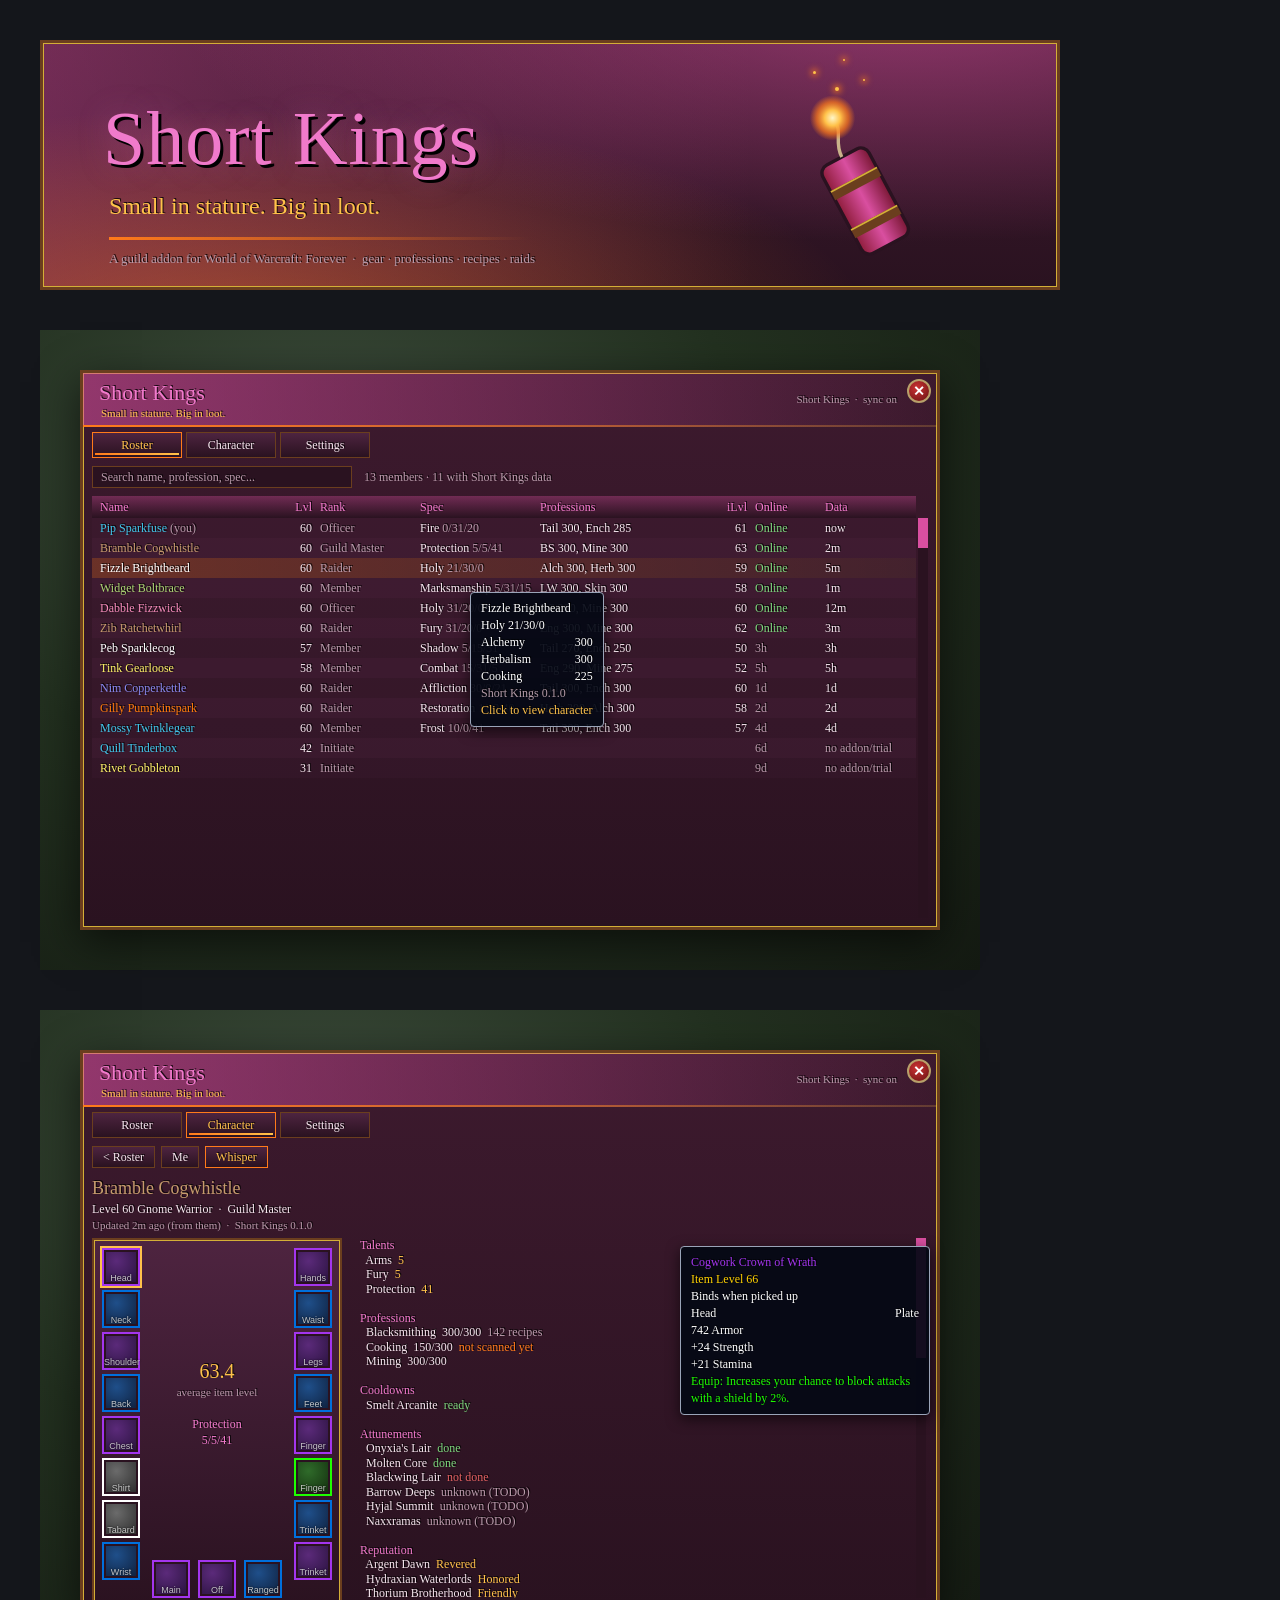
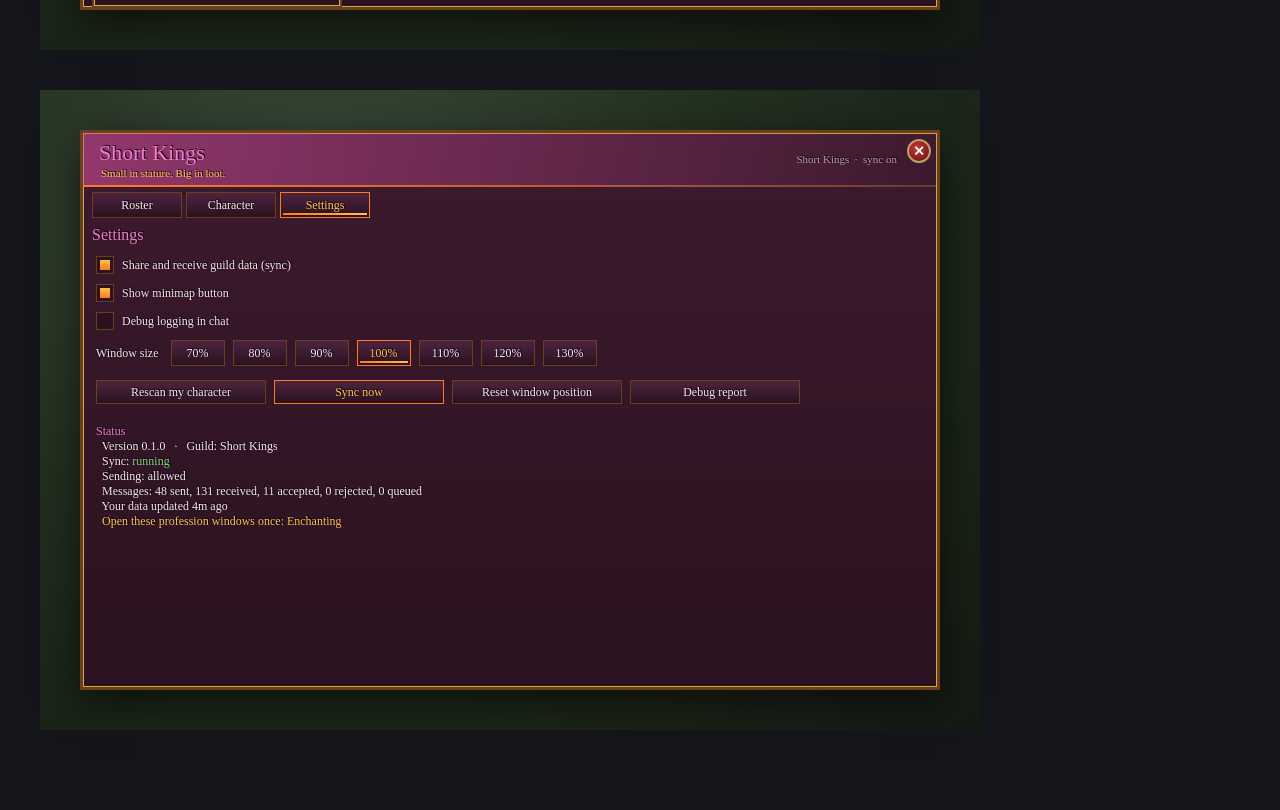
==== docs/mockups/ui-mockup.html @ 90ce8811 "Redesign README with UI mockups - Banner, badges, quick links, GitHub callouts, FAQ, mermaid sync di" ====
<!doctype html>
<!--
  Short Kings UI mockup. This is NOT a game screenshot: it redraws the addon's
  window in HTML using the same colours (UI/Theme.lua), sizes and layout
  (UI/MainFrame.lua, RosterTab.lua, CharacterTab.lua, SettingsTab.lua).
  Item icons are placeholders (the game shows the real item icons).
  Regenerate the images with: node docs/mockups/render.js [marcellus.woff2]
-->
<html lang="en">
<head>
<meta charset="utf-8">
<title>Short Kings UI mockup</title>
<style>
@font-face { font-family: "SKFriz"; src: url("marcellus.woff2") format("woff2");
  unicode-range: U+0020-002F, U+003A-00FF, U+2013-2026; }
@font-face { font-family: "SKFriz"; src: local("Bitstream Charter"), local("Charter"), local("Georgia"); unicode-range: U+0030-0039; }
:root {
  --plumDark:#2A1220; --plum:#3D1A2E; --plumLift:#4E2440; --magenta:#D94FA0; --pink:#F07ACB;
  --ember:#FF7A1A; --flame:#FFC24A; --leather:#6B3E1E; --gold:#D4AF37; --text:#F5E6EE;
  --muted:#B89AAA; --good:#7CD67C; --bad:#E06060;
}
* { box-sizing: border-box; }
body { margin:0; padding:40px; background:#14161b; font-family:"SKFriz","Friz Quadrata TT",Georgia,serif;
  color:var(--text); text-shadow:1px -1px 0 rgba(0,0,0,.8); }
.scene { position:relative; width:940px; padding:40px; margin-bottom:40px;
  background: radial-gradient(ellipse at 30% 20%, #3b4a3a 0%, #22301f 45%, #141a12 100%); }
.scene.banner { padding:0; width:auto; display:inline-block; background:none; }
.win { position:relative; width:860px; height:560px;
  background:linear-gradient(to top, var(--plumDark), var(--plum));
  border:3px solid var(--leather); box-shadow:0 12px 40px rgba(0,0,0,.6); }
.win::before { content:""; position:absolute; inset:0; border:1px solid var(--gold); pointer-events:none; }
.titlebar { position:absolute; left:0; right:0; top:0; height:54px;
  background:linear-gradient(to right, rgba(217,79,160,.55), rgba(61,26,46,.05)); }
.titlebar::after { content:""; position:absolute; left:0; right:0; bottom:0; height:2px;
  background:linear-gradient(to right, rgba(255,122,26,1), rgba(255,194,74,.2)); }
.title { position:absolute; left:16px; top:7px; font-size:22px; color:var(--pink); }
.tagline { position:absolute; left:18px; top:34px; font-size:11px; color:var(--flame); }
.status { position:absolute; right:40px; top:20px; font-size:11px; color:var(--muted); }
.close { position:absolute; right:6px; top:6px; width:24px; height:24px; border-radius:50%;
  background:radial-gradient(circle at 40% 35%, #c33, #611); border:2px solid #b8a06a;
  color:#fff; font:bold 14px/20px Arial,sans-serif; text-align:center; text-shadow:none; }
.tabs { position:absolute; left:9px; top:59px; display:flex; gap:4px; }
.btn { position:relative; height:26px; padding:0 14px; min-width:90px; display:flex; align-items:center;
  justify-content:center; font-size:12px; color:var(--text);
  background:linear-gradient(to top, var(--plumDark), var(--plumLift)); border:1px solid var(--leather); }
.btn.small { height:22px; min-width:0; padding:0 10px; }
.btn.active { color:var(--flame); border-color:var(--ember); }
.btn.active::after { content:""; position:absolute; left:2px; right:2px; bottom:2px; height:2px;
  background:linear-gradient(to right, var(--ember), var(--flame)); }
.btn.hover { color:var(--flame); border-color:var(--ember); }
.content { position:absolute; left:9px; right:9px; top:93px; bottom:9px; }
.search { position:absolute; left:0; top:0; width:260px; height:22px; background:var(--plumDark);
  border:1px solid var(--leather); font-size:12px; color:var(--muted); padding:3px 8px; }
.count { position:absolute; left:272px; top:4px; font-size:12px; color:var(--muted); }
.list { position:absolute; left:0; right:0; top:30px; bottom:0; }
.header { position:absolute; left:0; right:12px; top:0; height:22px;
  background:linear-gradient(to top, rgba(42,18,32,1), rgba(217,79,160,.35)); display:flex; padding-left:4px; }
.header div, .row div { flex:none; padding:0 4px; white-space:nowrap; overflow:hidden; }
.header div { color:var(--pink); font-size:12px; line-height:22px; }
.rows { position:absolute; left:0; right:12px; top:22px; }
.row { height:20px; display:flex; padding-left:4px; font-size:12px; line-height:20px; position:relative; }
.row:nth-child(odd) { background:rgba(78,36,64,.15); }
.row:nth-child(even) { background:rgba(78,36,64,.35); }
.row.hover::before { content:""; position:absolute; inset:0;
  background:linear-gradient(to right, rgba(255,122,26,.25), rgba(255,194,74,.05)); }
.row div { position:relative; }
.r { text-align:right; }
.m { color:var(--muted); } .g { color:var(--good); } .f { color:var(--flame); } .e { color:var(--ember); }
.p { color:var(--pink); } .bd { color:var(--bad); }
.scroll { position:absolute; right:0; top:22px; bottom:0; width:10px; background:rgba(42,18,32,.9); }
.scroll .thumb { position:absolute; left:0; right:0; top:0; height:30px; background:var(--magenta); }
.tooltip { position:absolute; background:rgba(4,8,20,.92); border:1px solid #9aa4b8; border-radius:4px;
  padding:7px 10px; font-family:"SKFriz",Georgia,serif; font-size:12px; line-height:17px; color:#fff;
  box-shadow:0 4px 14px rgba(0,0,0,.6); white-space:nowrap; }
.tooltip .dl { display:flex; justify-content:space-between; gap:24px; }
/* character */
.name { position:absolute; left:0; top:32px; font-size:18px; }
.info { position:absolute; left:0; top:56px; font-size:12px; }
.meta { position:absolute; left:0; top:73px; font-size:11px; color:var(--muted); }
.doll { position:absolute; left:0; top:92px; width:250px; height:370px;
  background:linear-gradient(to top, var(--plumDark), var(--plumLift)); border:2px solid var(--leather); }
.doll::before { content:""; position:absolute; inset:0; border:1px solid var(--gold); }
.slot.hover { box-shadow:0 0 0 2px var(--flame); }
.slot { position:absolute; width:38px; height:38px; border:2px solid var(--leather); background:var(--plumDark); }
.slot i { position:absolute; inset:2px; display:block; }
.slot b { position:absolute; left:0; right:0; bottom:1px; text-align:center; font:9px/9px Arial,sans-serif;
  color:rgba(255,255,255,.75); text-shadow:0 0 2px #000; font-weight:normal; }
.ilvl { position:absolute; left:0; right:0; top:120px; text-align:center; font-size:20px; color:var(--flame); }
.ilvlLabel { position:absolute; left:0; right:0; top:146px; text-align:center; font-size:11px; color:var(--muted); }
.spec { position:absolute; left:0; right:0; top:176px; text-align:center; font-size:12px; color:var(--pink); line-height:16px; }
.details { position:absolute; left:268px; top:92px; right:14px; bottom:0; font-size:12px; line-height:14.5px;
  white-space:pre; overflow:hidden; }
/* settings */
.h { position:absolute; left:0; top:0; font-size:16px; color:var(--pink); }
.check { position:absolute; left:4px; display:flex; align-items:center; gap:8px; font-size:12px; }
.box { width:18px; height:18px; background:var(--plumDark); border:1px solid var(--leather); position:relative; }
.box.on::after { content:""; position:absolute; inset:3px; background:linear-gradient(to top, var(--ember), var(--flame)); }
.rowbtns { position:absolute; left:4px; display:flex; gap:8px; align-items:center; }
.panel { position:absolute; left:4px; right:14px; font-size:12px; line-height:15px; white-space:pre; }
/* banner */
.bannerbox { width:1020px; height:250px; position:relative; overflow:hidden;
  background:linear-gradient(to top, var(--plumDark), var(--plum)); border:3px solid var(--leather); }
.bannerbox::before { content:""; position:absolute; inset:0; border:1px solid var(--gold); z-index:2; }
.bannerbox .glow { position:absolute; inset:0; background:
  radial-gradient(ellipse at 18% 120%, rgba(255,122,26,.45), transparent 55%),
  radial-gradient(ellipse at 85% -20%, rgba(217,79,160,.55), transparent 60%),
  linear-gradient(to right, rgba(217,79,160,.35), rgba(61,26,46,0) 70%); }
.bannerbox .big { position:absolute; left:60px; top:52px; font-size:76px; color:var(--pink);
  text-shadow:3px 3px 0 #000, 0 0 30px rgba(240,122,203,.35); letter-spacing:1px; }
.bannerbox .sub { position:absolute; left:66px; top:150px; font-size:24px; color:var(--flame); }
.bannerbox .line { position:absolute; left:66px; top:194px; width:420px; height:3px;
  background:linear-gradient(to right, var(--ember), rgba(255,194,74,0)); }
.bannerbox .meta2 { position:absolute; left:66px; top:208px; font-size:13px; color:var(--muted); }
.spark { position:absolute; width:4px; height:4px; border-radius:50%; background:var(--flame);
  box-shadow:0 0 6px 2px rgba(255,122,26,.8); }
.fuse { position:absolute; right:110px; top:50px; width:170px; height:170px; }
</style>
</head>
<body>

<!-- ============ BANNER ============ -->
<div class="scene banner" id="banner">
  <div class="bannerbox">
    <div class="glow"></div>
    <div class="big">Short Kings</div>
    <div class="sub">Small in stature. Big in loot.</div>
    <div class="line"></div>
    <div class="meta2">A guild addon for World of Warcraft: Forever &nbsp;·&nbsp; gear · professions · recipes · raids</div>
    <!-- a stick of dynamite, drawn with CSS -->
    <svg class="fuse" viewBox="0 0 150 150" xmlns="http://www.w3.org/2000/svg">
      <defs>
        <linearGradient id="stick" x1="0" x2="1"><stop offset="0" stop-color="#8f1d3b"/><stop offset=".5" stop-color="#D94FA0"/><stop offset="1" stop-color="#7a1734"/></linearGradient>
        <radialGradient id="flare"><stop offset="0" stop-color="#fff6c8"/><stop offset=".35" stop-color="#FFC24A"/><stop offset=".7" stop-color="#FF7A1A" stop-opacity=".7"/><stop offset="1" stop-color="#FF7A1A" stop-opacity="0"/></radialGradient>
      </defs>
      <g transform="rotate(-28 75 90)">
        <rect x="52" y="52" width="46" height="88" rx="8" fill="url(#stick)" stroke="#2A1220" stroke-width="3"/>
        <rect x="52" y="74" width="46" height="9" fill="#6B3E1E"/><rect x="52" y="112" width="46" height="9" fill="#6B3E1E"/>
        <rect x="52" y="74" width="46" height="1.5" fill="#D4AF37"/><rect x="52" y="112" width="46" height="1.5" fill="#D4AF37"/>
        <path d="M75 52 C 75 36, 88 32, 84 18" stroke="#c9b28a" stroke-width="3" fill="none"/>
      </g>
      <circle cx="49" cy="22" r="20" fill="url(#flare)"/>
    </svg>
    <div class="spark" style="left:792px;top:44px"></div>
    <div class="spark" style="left:770px;top:28px;width:3px;height:3px"></div>
    <div class="spark" style="left:820px;top:36px;width:2px;height:2px"></div>
    <div class="spark" style="left:800px;top:16px;width:2px;height:2px"></div>
  </div>
</div>

<!-- ============ ROSTER ============ -->
<div class="scene" id="roster">
  <div class="win">
    <div class="titlebar"><div class="title">Short Kings</div><div class="tagline">Small in stature. Big in loot.</div>
      <div class="status">Short Kings &nbsp;·&nbsp; sync on</div><div class="close">✕</div></div>
    <div class="tabs"><div class="btn active">Roster</div><div class="btn">Character</div><div class="btn">Settings</div></div>
    <div class="content">
      <div class="search">Search name, profession, spec...</div>
      <div class="count">13 members · 11 with Short Kings data</div>
      <div class="list">
        <div class="header" id="rhead"></div>
        <div class="rows" id="rrows"></div>
        <div class="scroll"><div class="thumb"></div></div>
      </div>
    </div>
  </div>
  <div class="tooltip" style="left:430px;top:262px">
    <div style="color:#FFFFFF">Fizzle Brightbeard</div>
    <div>Holy 21/30/0</div>
    <div class="dl"><span>Alchemy</span><span>300</span></div>
    <div class="dl"><span>Herbalism</span><span>300</span></div>
    <div class="dl"><span>Cooking</span><span>225</span></div>
    <div style="color:#b39aa6">Short Kings 0.1.0</div>
    <div style="color:#FFC24A">Click to view character</div>
  </div>
</div>

<!-- ============ CHARACTER ============ -->
<div class="scene" id="character">
  <div class="win">
    <div class="titlebar"><div class="title">Short Kings</div><div class="tagline">Small in stature. Big in loot.</div>
      <div class="status">Short Kings &nbsp;·&nbsp; sync on</div><div class="close">✕</div></div>
    <div class="tabs"><div class="btn">Roster</div><div class="btn active">Character</div><div class="btn">Settings</div></div>
    <div class="content">
      <div style="position:absolute;left:0;top:0;display:flex;gap:6px">
        <div class="btn small">&lt; Roster</div><div class="btn small">Me</div><div class="btn small hover">Whisper</div></div>
      <div class="name" style="color:#C69B6D">Bramble Cogwhistle</div>
      <div class="info">Level 60 Gnome Warrior &nbsp;·&nbsp; Guild Master</div>
      <div class="meta">Updated 2m ago (from them) &nbsp;·&nbsp; Short Kings 0.1.0</div>
      <div class="doll" id="doll">
        <div class="ilvl">63.4</div><div class="ilvlLabel">average item level</div>
        <div class="spec">Protection<br>5/5/41</div>
      </div>
      <div class="details" id="details"></div>
      <div class="scroll" style="top:92px;right:2px"><div class="thumb" style="height:120px"></div></div>
    </div>
  </div>
  <div class="tooltip" style="left:640px;top:236px;width:250px;white-space:normal">
    <div style="color:#a335ee">Cogwork Crown of Wrath</div>
    <div style="color:#ffd100">Item Level 66</div>
    <div>Binds when picked up</div>
    <div class="dl"><span>Head</span><span>Plate</span></div>
    <div>742 Armor</div>
    <div>+24 Strength</div>
    <div>+21 Stamina</div>
    <div style="color:#1eff00">Equip: Increases your chance to block attacks with a shield by 2%.</div>
  </div>
</div>

<!-- ============ SETTINGS ============ -->
<div class="scene" id="settings">
  <div class="win">
    <div class="titlebar"><div class="title">Short Kings</div><div class="tagline">Small in stature. Big in loot.</div>
      <div class="status">Short Kings &nbsp;·&nbsp; sync on</div><div class="close">✕</div></div>
    <div class="tabs"><div class="btn">Roster</div><div class="btn">Character</div><div class="btn active">Settings</div></div>
    <div class="content">
      <div class="h">Settings</div>
      <div class="check" style="top:30px"><div class="box on"></div>Share and receive guild data (sync)</div>
      <div class="check" style="top:58px"><div class="box on"></div>Show minimap button</div>
      <div class="check" style="top:86px"><div class="box"></div>Debug logging in chat</div>
      <div class="rowbtns" style="top:114px"><span style="font-size:12px;margin-right:4px">Window size</span>
        <div class="btn" style="width:54px;min-width:54px;padding:0">70%</div><div class="btn" style="width:54px;min-width:54px;padding:0">80%</div>
        <div class="btn" style="width:54px;min-width:54px;padding:0">90%</div><div class="btn active" style="width:54px;min-width:54px;padding:0">100%</div>
        <div class="btn" style="width:54px;min-width:54px;padding:0">110%</div><div class="btn" style="width:54px;min-width:54px;padding:0">120%</div>
        <div class="btn" style="width:54px;min-width:54px;padding:0">130%</div></div>
      <div class="rowbtns" style="top:154px">
        <div class="btn small" style="width:170px;height:24px">Rescan my character</div>
        <div class="btn small hover" style="width:170px;height:24px">Sync now</div>
        <div class="btn small" style="width:170px;height:24px">Reset window position</div>
        <div class="btn small" style="width:170px;height:24px">Debug report</div></div>
      <div class="panel" style="top:198px"><span class="p">Status</span>
  Version 0.1.0   ·   Guild: Short Kings
  Sync: <span class="g">running</span>
  Sending: allowed
  Messages: 48 sent, 131 received, 11 accepted, 0 rejected, 0 queued
  Your data updated 4m ago
  <span class="f">Open these profession windows once: Enchanting</span></div>
    </div>
  </div>
</div>

<script>
// Class colours as used in game (RAID_CLASS_COLORS).
const CLS = { WARRIOR:"#C69B6D", MAGE:"#3FC7EB", PRIEST:"#FFFFFF", ROGUE:"#FFF468", WARLOCK:"#8788EE",
  HUNTER:"#AAD372", DRUID:"#FF7C0A", PALADIN:"#F48CBA" };
const cols = [["Name",180],["Lvl",40,"r"],["Rank",100],["Spec",120],["Professions",170],["iLvl",45,"r"],["Online",70],["Data",85]];
document.getElementById("rhead").innerHTML = cols.map(c => `<div class="${c[2]||""}" style="width:${c[1]}px">${c[0]}</div>`).join("");
const rows = [
  ["Pip Sparkfuse","MAGE",60,"Officer","Fire","0/31/20","Tail 300, Ench 285",61,"on","now",true],
  ["Bramble Cogwhistle","WARRIOR",60,"Guild Master","Protection","5/5/41","BS 300, Mine 300",63,"on","2m"],
  ["Fizzle Brightbeard","PRIEST",60,"Raider","Holy","21/30/0","Alch 300, Herb 300",59,"on","5m"],
  ["Widget Boltbrace","HUNTER",60,"Member","Marksmanship","5/31/15","LW 300, Skin 300",58,"on","1m"],
  ["Dabble Fizzwick","PALADIN",60,"Officer","Holy","31/20/0","BS 300, Mine 300",60,"on","12m"],
  ["Zib Ratchetwhirl","WARRIOR",60,"Raider","Fury","31/20/0","Eng 300, Mine 300",62,"on","3m"],
  ["Peb Sparklecog","PRIEST",57,"Member","Shadow","5/15/31","Tail 270, Ench 250",50,"3h","3h"],
  ["Tink Gearloose","ROGUE",58,"Member","Combat","15/31/5","Eng 290, Mine 275",52,"5h","5h"],
  ["Nim Copperkettle","WARLOCK",60,"Raider","Affliction","30/0/21","Tail 300, Ench 300",60,"1d","1d"],
  ["Gilly Pumpkinspark","DRUID",60,"Raider","Restoration","11/0/40","Herb 300, Alch 300",58,"2d","2d"],
  ["Mossy Twinklegear","MAGE",60,"Member","Frost","10/0/41","Tail 300, Ench 300",57,"4d","4d"],
  ["Quill Tinderbox","MAGE",42,"Initiate","","","",null,"6d",null],
  ["Rivet Gobbleton","ROGUE",31,"Initiate","","","",null,"9d",null],
];
document.getElementById("rrows").innerHTML = rows.map((r,i) => {
  const cells = [
    `<span style="color:${CLS[r[1]]}">${r[0]}</span>${r[10] ? ' <span class="m">(you)</span>' : ""}`,
    r[2], `<span class="m">${r[3]}</span>`,
    r[4] ? `${r[4]} <span class="m">${r[5]}</span>` : "", r[6], r[7] ?? "",
    r[8] === "on" ? '<span class="g">Online</span>' : `<span class="m">${r[8]}</span>`,
    r[9] ? r[9] : '<span class="m">no addon/trial</span>'];
  return `<div class="row${i===2?" hover":""}">` + cells.map((c,j) =>
    `<div class="${cols[j][2]||""}" style="width:${cols[j][1]}px">${c}</div>`).join("") + "</div>";
}).join("");

// Paperdoll: same positions as UI/CharacterTab.lua. Icons are placeholders.
const Q = { e:"#a335ee", r:"#0070dd", u:"#1eff00", c:"#ffffff" };
const tint = { e:["#5b2a7a","#2b1340"], r:["#1f4f8a","#0f2240"], u:["#2f6b2a","#14300f"], c:["#6b6b6b","#2e2e2e"] };
const L = [["Head","e"],["Neck","r"],["Shoulder","e"],["Back","r"],["Chest","e"],["Shirt","c"],["Tabard","c"],["Wrist","r"]];
const R = [["Hands","e"],["Waist","r"],["Legs","e"],["Feet","r"],["Finger","e"],["Finger","u"],["Trinket","r"],["Trinket","e"]];
const B = [["Main Hand","e"],["Off Hand","e"],["Ranged","r"]];
const doll = document.getElementById("doll");
function slot(x, y, s) {
  const [a,b] = tint[s[1]];
  return `<div class="slot" style="left:${x}px;top:${y}px;border-color:${Q[s[1]]}">` +
    `<i style="background:radial-gradient(circle at 35% 30%, ${a}, ${b})"></i><b>${s[0].split(" ")[0]}</b></div>`;
}
let html = "";
L.forEach((s,i) => html += slot(8, 8 + i*42, s).replace('class="slot"', i===0 ? 'class="slot hover"' : 'class="slot"'));
R.forEach((s,i) => html += slot(250-4-8-38, 8 + i*42, s));
B.forEach((s,i) => html += slot(125-2-19 + (i-1)*46, 370-4-8-38, s));
doll.insertAdjacentHTML("beforeend", html);

document.getElementById("details").innerHTML =
`<span class="p">Talents</span>
  Arms  <span class="f">5</span>
  Fury  <span class="f">5</span>
  Protection  <span class="f">41</span>

<span class="p">Professions</span>
  Blacksmithing  300/300  <span class="m">142 recipes</span>
  Cooking  150/300  <span class="e">not scanned yet</span>
  Mining  300/300

<span class="p">Cooldowns</span>
  Smelt Arcanite  <span class="g">ready</span>

<span class="p">Attunements</span>
  Onyxia's Lair  <span class="g">done</span>
  Molten Core  <span class="g">done</span>
  Blackwing Lair  <span class="bd">not done</span>
  Barrow Deeps  <span class="m">unknown (TODO)</span>
  Hyjal Summit  <span class="m">unknown (TODO)</span>
  Naxxramas  <span class="m">unknown (TODO)</span>

<span class="p">Reputation</span>
  Argent Dawn  <span class="f">Revered</span>
  Hydraxian Waterlords  <span class="f">Honored</span>
  Thorium Brotherhood  <span class="f">Friendly</span>
  Stormwind  <span class="m">Exalted</span>`;
</script>
</body>
</html>
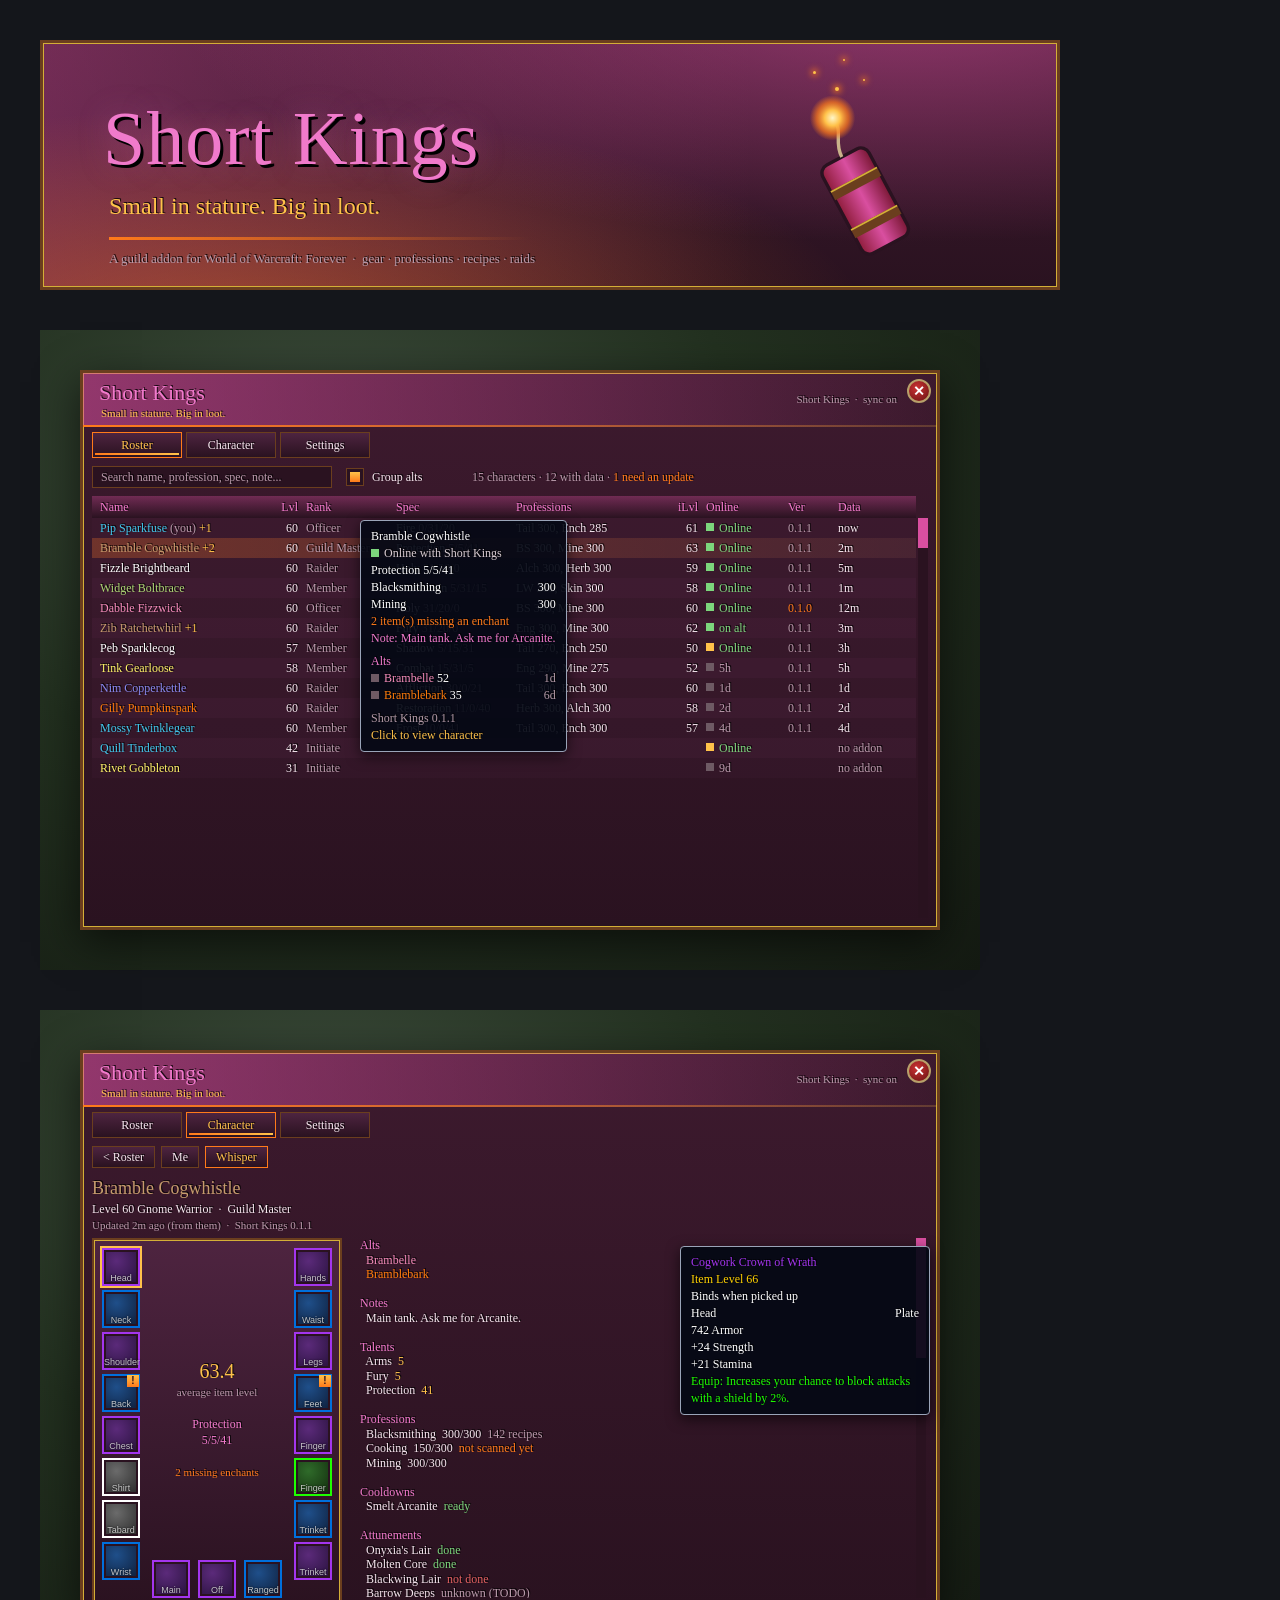
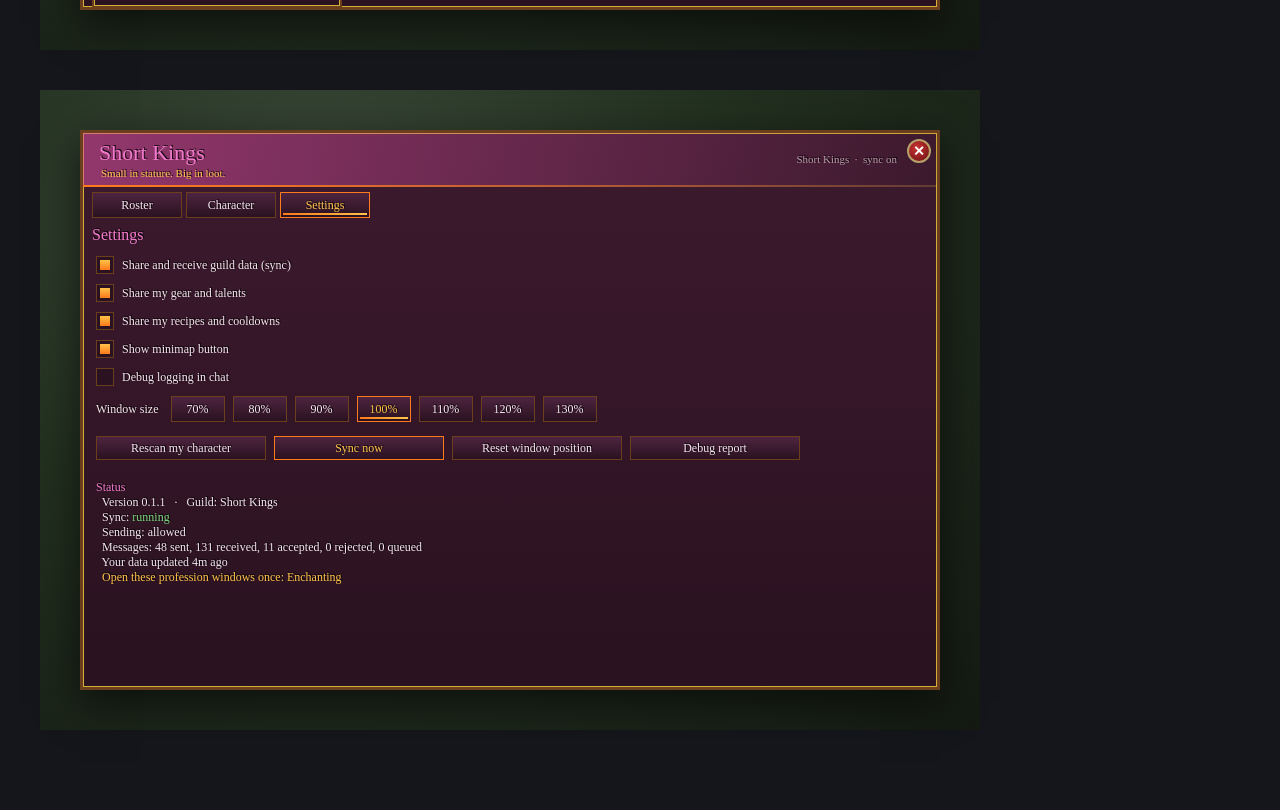
==== commit 96b826c4: "v0.1.1: status dots, alts, notes, versions, enchant check, cooldowns, privacy Implements the 'now' i" ====
--- a/docs/mockups/ui-mockup.html
+++ b/docs/mockups/ui-mockup.html
@@ -83,6 +83,7 @@
 .slot.hover { box-shadow:0 0 0 2px var(--flame); }
 .slot { position:absolute; width:38px; height:38px; border:2px solid var(--leather); background:var(--plumDark); }
 .slot i { position:absolute; inset:2px; display:block; }
+.slot .warn { position:absolute; right:-1px; top:-1px; width:12px; height:12px; background:linear-gradient(to top, var(--ember), var(--flame)); color:#2A1220; font:bold 10px/12px Arial,sans-serif; text-align:center; text-shadow:none; }
 .slot b { position:absolute; left:0; right:0; bottom:1px; text-align:center; font:9px/9px Arial,sans-serif;
   color:rgba(255,255,255,.75); text-shadow:0 0 2px #000; font-weight:normal; }
 .ilvl { position:absolute; left:0; right:0; top:120px; text-align:center; font-size:20px; color:var(--flame); }
@@ -154,8 +155,9 @@
       <div class="status">Short Kings &nbsp;·&nbsp; sync on</div><div class="close">✕</div></div>
     <div class="tabs"><div class="btn active">Roster</div><div class="btn">Character</div><div class="btn">Settings</div></div>
     <div class="content">
-      <div class="search">Search name, profession, spec...</div>
-      <div class="count">13 members · 11 with Short Kings data</div>
+      <div class="search" style="width:240px">Search name, profession, spec, note...</div>
+      <div class="check" style="left:254px;top:2px"><div class="box on"></div>Group alts</div>
+      <div class="count" style="left:380px">15 characters · 12 with data · <span class="e">1 need an update</span></div>
       <div class="list">
         <div class="header" id="rhead"></div>
         <div class="rows" id="rrows"></div>
@@ -163,13 +165,18 @@
       </div>
     </div>
   </div>
-  <div class="tooltip" style="left:430px;top:262px">
-    <div style="color:#FFFFFF">Fizzle Brightbeard</div>
-    <div>Holy 21/30/0</div>
-    <div class="dl"><span>Alchemy</span><span>300</span></div>
-    <div class="dl"><span>Herbalism</span><span>300</span></div>
-    <div class="dl"><span>Cooking</span><span>225</span></div>
-    <div style="color:#b39aa6">Short Kings 0.1.0</div>
+  <div class="tooltip" style="left:320px;top:190px">
+    <div style="color:#FFFFFF">Bramble Cogwhistle</div>
+    <div style="color:#d9ccd1"><span style="display:inline-block;width:8px;height:8px;background:#7CD67C;margin-right:5px"></span>Online with Short Kings</div>
+    <div>Protection 5/5/41</div>
+    <div class="dl"><span>Blacksmithing</span><span>300</span></div>
+    <div class="dl"><span>Mining</span><span>300</span></div>
+    <div style="color:#FF7A1A">2 item(s) missing an enchant</div>
+    <div style="color:#F07ACB">Note: Main tank. Ask me for Arcanite.</div>
+    <div style="color:#F07ACB;margin-top:6px">Alts</div>
+    <div class="dl"><span><span style="display:inline-block;width:8px;height:8px;background:#6E5A64;margin-right:5px"></span><span style="color:#F48CBA">Brambelle</span> 52</span><span style="color:#b39aa6">1d</span></div>
+    <div class="dl"><span><span style="display:inline-block;width:8px;height:8px;background:#6E5A64;margin-right:5px"></span><span style="color:#FF7C0A">Bramblebark</span> 35</span><span style="color:#b39aa6">6d</span></div>
+    <div style="color:#b39aa6;margin-top:6px">Short Kings 0.1.1</div>
     <div style="color:#FFC24A">Click to view character</div>
   </div>
 </div>
@@ -185,10 +192,11 @@
         <div class="btn small">&lt; Roster</div><div class="btn small">Me</div><div class="btn small hover">Whisper</div></div>
       <div class="name" style="color:#C69B6D">Bramble Cogwhistle</div>
       <div class="info">Level 60 Gnome Warrior &nbsp;·&nbsp; Guild Master</div>
-      <div class="meta">Updated 2m ago (from them) &nbsp;·&nbsp; Short Kings 0.1.0</div>
+      <div class="meta">Updated 2m ago (from them) &nbsp;·&nbsp; Short Kings 0.1.1</div>
       <div class="doll" id="doll">
         <div class="ilvl">63.4</div><div class="ilvlLabel">average item level</div>
         <div class="spec">Protection<br>5/5/41</div>
+        <div class="spec" style="top:224px;color:#FF7A1A;font-size:11px">2 missing enchants</div>
       </div>
       <div class="details" id="details"></div>
       <div class="scroll" style="top:92px;right:2px"><div class="thumb" style="height:120px"></div></div>
@@ -215,20 +223,22 @@
     <div class="content">
       <div class="h">Settings</div>
       <div class="check" style="top:30px"><div class="box on"></div>Share and receive guild data (sync)</div>
-      <div class="check" style="top:58px"><div class="box on"></div>Show minimap button</div>
-      <div class="check" style="top:86px"><div class="box"></div>Debug logging in chat</div>
-      <div class="rowbtns" style="top:114px"><span style="font-size:12px;margin-right:4px">Window size</span>
+      <div class="check" style="top:58px"><div class="box on"></div>Share my gear and talents</div>
+      <div class="check" style="top:86px"><div class="box on"></div>Share my recipes and cooldowns</div>
+      <div class="check" style="top:114px"><div class="box on"></div>Show minimap button</div>
+      <div class="check" style="top:142px"><div class="box"></div>Debug logging in chat</div>
+      <div class="rowbtns" style="top:170px"><span style="font-size:12px;margin-right:4px">Window size</span>
         <div class="btn" style="width:54px;min-width:54px;padding:0">70%</div><div class="btn" style="width:54px;min-width:54px;padding:0">80%</div>
         <div class="btn" style="width:54px;min-width:54px;padding:0">90%</div><div class="btn active" style="width:54px;min-width:54px;padding:0">100%</div>
         <div class="btn" style="width:54px;min-width:54px;padding:0">110%</div><div class="btn" style="width:54px;min-width:54px;padding:0">120%</div>
         <div class="btn" style="width:54px;min-width:54px;padding:0">130%</div></div>
-      <div class="rowbtns" style="top:154px">
+      <div class="rowbtns" style="top:210px">
         <div class="btn small" style="width:170px;height:24px">Rescan my character</div>
         <div class="btn small hover" style="width:170px;height:24px">Sync now</div>
         <div class="btn small" style="width:170px;height:24px">Reset window position</div>
         <div class="btn small" style="width:170px;height:24px">Debug report</div></div>
-      <div class="panel" style="top:198px"><span class="p">Status</span>
-  Version 0.1.0   ·   Guild: Short Kings
+      <div class="panel" style="top:254px"><span class="p">Status</span>
+  Version 0.1.1   ·   Guild: Short Kings
   Sync: <span class="g">running</span>
   Sending: allowed
   Messages: 48 sent, 131 received, 11 accepted, 0 rejected, 0 queued
@@ -242,45 +252,52 @@
 // Class colours as used in game (RAID_CLASS_COLORS).
 const CLS = { WARRIOR:"#C69B6D", MAGE:"#3FC7EB", PRIEST:"#FFFFFF", ROGUE:"#FFF468", WARLOCK:"#8788EE",
   HUNTER:"#AAD372", DRUID:"#FF7C0A", PALADIN:"#F48CBA" };
-const cols = [["Name",180],["Lvl",40,"r"],["Rank",100],["Spec",120],["Professions",170],["iLvl",45,"r"],["Online",70],["Data",85]];
+const cols = [["Name",170],["Lvl",36,"r"],["Rank",90],["Spec",120],["Professions",150],["iLvl",40,"r"],["Online",82],["Ver",50],["Data",70]];
 document.getElementById("rhead").innerHTML = cols.map(c => `<div class="${c[2]||""}" style="width:${c[1]}px">${c[0]}</div>`).join("");
 const rows = [
-  ["Pip Sparkfuse","MAGE",60,"Officer","Fire","0/31/20","Tail 300, Ench 285",61,"on","now",true],
-  ["Bramble Cogwhistle","WARRIOR",60,"Guild Master","Protection","5/5/41","BS 300, Mine 300",63,"on","2m"],
-  ["Fizzle Brightbeard","PRIEST",60,"Raider","Holy","21/30/0","Alch 300, Herb 300",59,"on","5m"],
-  ["Widget Boltbrace","HUNTER",60,"Member","Marksmanship","5/31/15","LW 300, Skin 300",58,"on","1m"],
-  ["Dabble Fizzwick","PALADIN",60,"Officer","Holy","31/20/0","BS 300, Mine 300",60,"on","12m"],
-  ["Zib Ratchetwhirl","WARRIOR",60,"Raider","Fury","31/20/0","Eng 300, Mine 300",62,"on","3m"],
-  ["Peb Sparklecog","PRIEST",57,"Member","Shadow","5/15/31","Tail 270, Ench 250",50,"3h","3h"],
-  ["Tink Gearloose","ROGUE",58,"Member","Combat","15/31/5","Eng 290, Mine 275",52,"5h","5h"],
-  ["Nim Copperkettle","WARLOCK",60,"Raider","Affliction","30/0/21","Tail 300, Ench 300",60,"1d","1d"],
-  ["Gilly Pumpkinspark","DRUID",60,"Raider","Restoration","11/0/40","Herb 300, Alch 300",58,"2d","2d"],
-  ["Mossy Twinklegear","MAGE",60,"Member","Frost","10/0/41","Tail 300, Ench 300",57,"4d","4d"],
-  ["Quill Tinderbox","MAGE",42,"Initiate","","","",null,"6d",null],
-  ["Rivet Gobbleton","ROGUE",31,"Initiate","","","",null,"9d",null],
+  // name, class, lvl, rank, tree, spec, profs, ilvl, status("addon"|"online"|"off:<ago>"|"alt"), data, you, alts, ver
+  ["Pip Sparkfuse","MAGE",60,"Officer","Fire","0/31/20","Tail 300, Ench 285",61,"addon","now",true,1,"0.1.1"],
+  ["Bramble Cogwhistle","WARRIOR",60,"Guild Master","Protection","5/5/41","BS 300, Mine 300",63,"addon","2m",false,2,"0.1.1"],
+  ["Fizzle Brightbeard","PRIEST",60,"Raider","Holy","21/30/0","Alch 300, Herb 300",59,"addon","5m",false,0,"0.1.1"],
+  ["Widget Boltbrace","HUNTER",60,"Member","Marksman","5/31/15","LW 300, Skin 300",58,"addon","1m",false,0,"0.1.1"],
+  ["Dabble Fizzwick","PALADIN",60,"Officer","Holy","31/20/0","BS 300, Mine 300",60,"addon","12m",false,0,"0.1.0"],
+  ["Zib Ratchetwhirl","WARRIOR",60,"Raider","Fury","31/20/0","Eng 300, Mine 300",62,"alt","3m",false,1,"0.1.1"],
+  ["Peb Sparklecog","PRIEST",57,"Member","Shadow","5/15/31","Tail 270, Ench 250",50,"online","3h",false,0,"0.1.1"],
+  ["Tink Gearloose","ROGUE",58,"Member","Combat","15/31/5","Eng 290, Mine 275",52,"off:5h","5h",false,0,"0.1.1"],
+  ["Nim Copperkettle","WARLOCK",60,"Raider","Affliction","30/0/21","Tail 300, Ench 300",60,"off:1d","1d",false,0,"0.1.1"],
+  ["Gilly Pumpkinspark","DRUID",60,"Raider","Restoration","11/0/40","Herb 300, Alch 300",58,"off:2d","2d",false,0,"0.1.1"],
+  ["Mossy Twinklegear","MAGE",60,"Member","Frost","10/0/41","Tail 300, Ench 300",57,"off:4d","4d",false,0,"0.1.1"],
+  ["Quill Tinderbox","MAGE",42,"Initiate","","","",null,"online",null,false,0,""],
+  ["Rivet Gobbleton","ROGUE",31,"Initiate","","","",null,"off:9d",null,false,0,""],
 ];
 document.getElementById("rrows").innerHTML = rows.map((r,i) => {
+  const dot = c => `<span style="display:inline-block;width:8px;height:8px;background:${c};margin-right:5px;vertical-align:1px"></span>`;
+  const st = r[8];
+  const online = st === "addon" ? dot("#7CD67C") + '<span class="g">Online</span>'
+    : st === "alt" ? dot("#7CD67C") + '<span class="g">on alt</span>'
+    : st === "online" ? dot("#FFC24A") + '<span class="g">Online</span>'
+    : dot("#6E5A64") + `<span class="m">${st.slice(4)}</span>`;
   const cells = [
-    `<span style="color:${CLS[r[1]]}">${r[0]}</span>${r[10] ? ' <span class="m">(you)</span>' : ""}`,
+    `<span style="color:${CLS[r[1]]}">${r[0]}</span>${r[10] ? ' <span class="m">(you)</span>' : ""}${r[11] ? ` <span class="f">+${r[11]}</span>` : ""}`,
     r[2], `<span class="m">${r[3]}</span>`,
-    r[4] ? `${r[4]} <span class="m">${r[5]}</span>` : "", r[6], r[7] ?? "",
-    r[8] === "on" ? '<span class="g">Online</span>' : `<span class="m">${r[8]}</span>`,
-    r[9] ? r[9] : '<span class="m">no addon/trial</span>'];
-  return `<div class="row${i===2?" hover":""}">` + cells.map((c,j) =>
+    r[4] ? `${r[4]} <span class="m">${r[5]}</span>` : "", r[6], r[7] ?? "", online,
+    r[12] === "0.1.0" ? `<span class="e">${r[12]}</span>` : `<span class="m">${r[12]}</span>`,
+    r[9] ? r[9] : '<span class="m">no addon</span>'];
+  return `<div class="row${i===1?" hover":""}">` + cells.map((c,j) =>
     `<div class="${cols[j][2]||""}" style="width:${cols[j][1]}px">${c}</div>`).join("") + "</div>";
 }).join("");
 
 // Paperdoll: same positions as UI/CharacterTab.lua. Icons are placeholders.
 const Q = { e:"#a335ee", r:"#0070dd", u:"#1eff00", c:"#ffffff" };
 const tint = { e:["#5b2a7a","#2b1340"], r:["#1f4f8a","#0f2240"], u:["#2f6b2a","#14300f"], c:["#6b6b6b","#2e2e2e"] };
-const L = [["Head","e"],["Neck","r"],["Shoulder","e"],["Back","r"],["Chest","e"],["Shirt","c"],["Tabard","c"],["Wrist","r"]];
-const R = [["Hands","e"],["Waist","r"],["Legs","e"],["Feet","r"],["Finger","e"],["Finger","u"],["Trinket","r"],["Trinket","e"]];
+const L = [["Head","e"],["Neck","r"],["Shoulder","e"],["Back","r","!"],["Chest","e"],["Shirt","c"],["Tabard","c"],["Wrist","r"]];
+const R = [["Hands","e"],["Waist","r"],["Legs","e"],["Feet","r","!"],["Finger","e"],["Finger","u"],["Trinket","r"],["Trinket","e"]];
 const B = [["Main Hand","e"],["Off Hand","e"],["Ranged","r"]];
 const doll = document.getElementById("doll");
 function slot(x, y, s) {
   const [a,b] = tint[s[1]];
   return `<div class="slot" style="left:${x}px;top:${y}px;border-color:${Q[s[1]]}">` +
-    `<i style="background:radial-gradient(circle at 35% 30%, ${a}, ${b})"></i><b>${s[0].split(" ")[0]}</b></div>`;
+    `<i style="background:radial-gradient(circle at 35% 30%, ${a}, ${b})"></i><b>${s[0].split(" ")[0]}</b>${s[2] ? '<span class="warn">!</span>' : ""}</div>`;
 }
 let html = "";
 L.forEach((s,i) => html += slot(8, 8 + i*42, s).replace('class="slot"', i===0 ? 'class="slot hover"' : 'class="slot"'));
@@ -289,7 +306,14 @@
 doll.insertAdjacentHTML("beforeend", html);
 
 document.getElementById("details").innerHTML =
-`<span class="p">Talents</span>
+`<span class="p">Alts</span>
+  <span style="color:#F48CBA">Brambelle</span>
+  <span style="color:#FF7C0A">Bramblebark</span>
+
+<span class="p">Notes</span>
+  Main tank. Ask me for Arcanite.
+
+<span class="p">Talents</span>
   Arms  <span class="f">5</span>
   Fury  <span class="f">5</span>
   Protection  <span class="f">41</span>
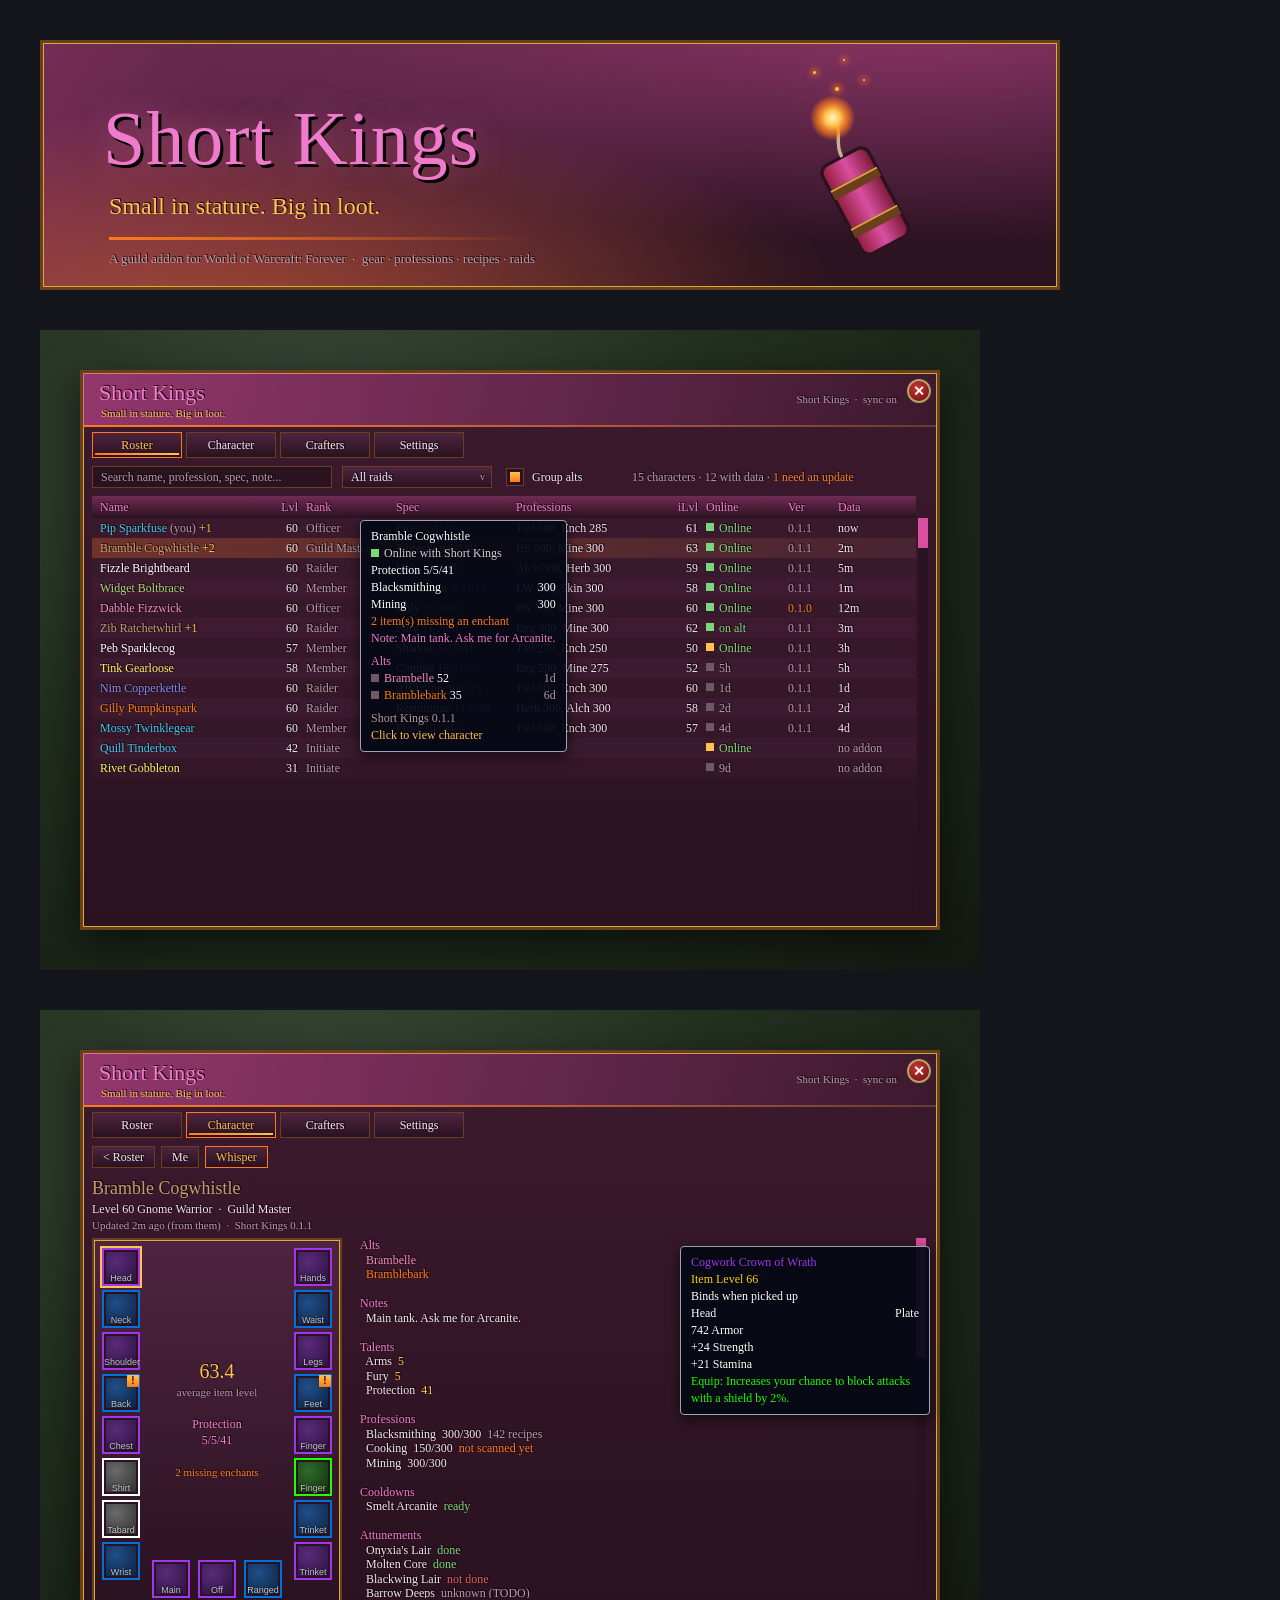
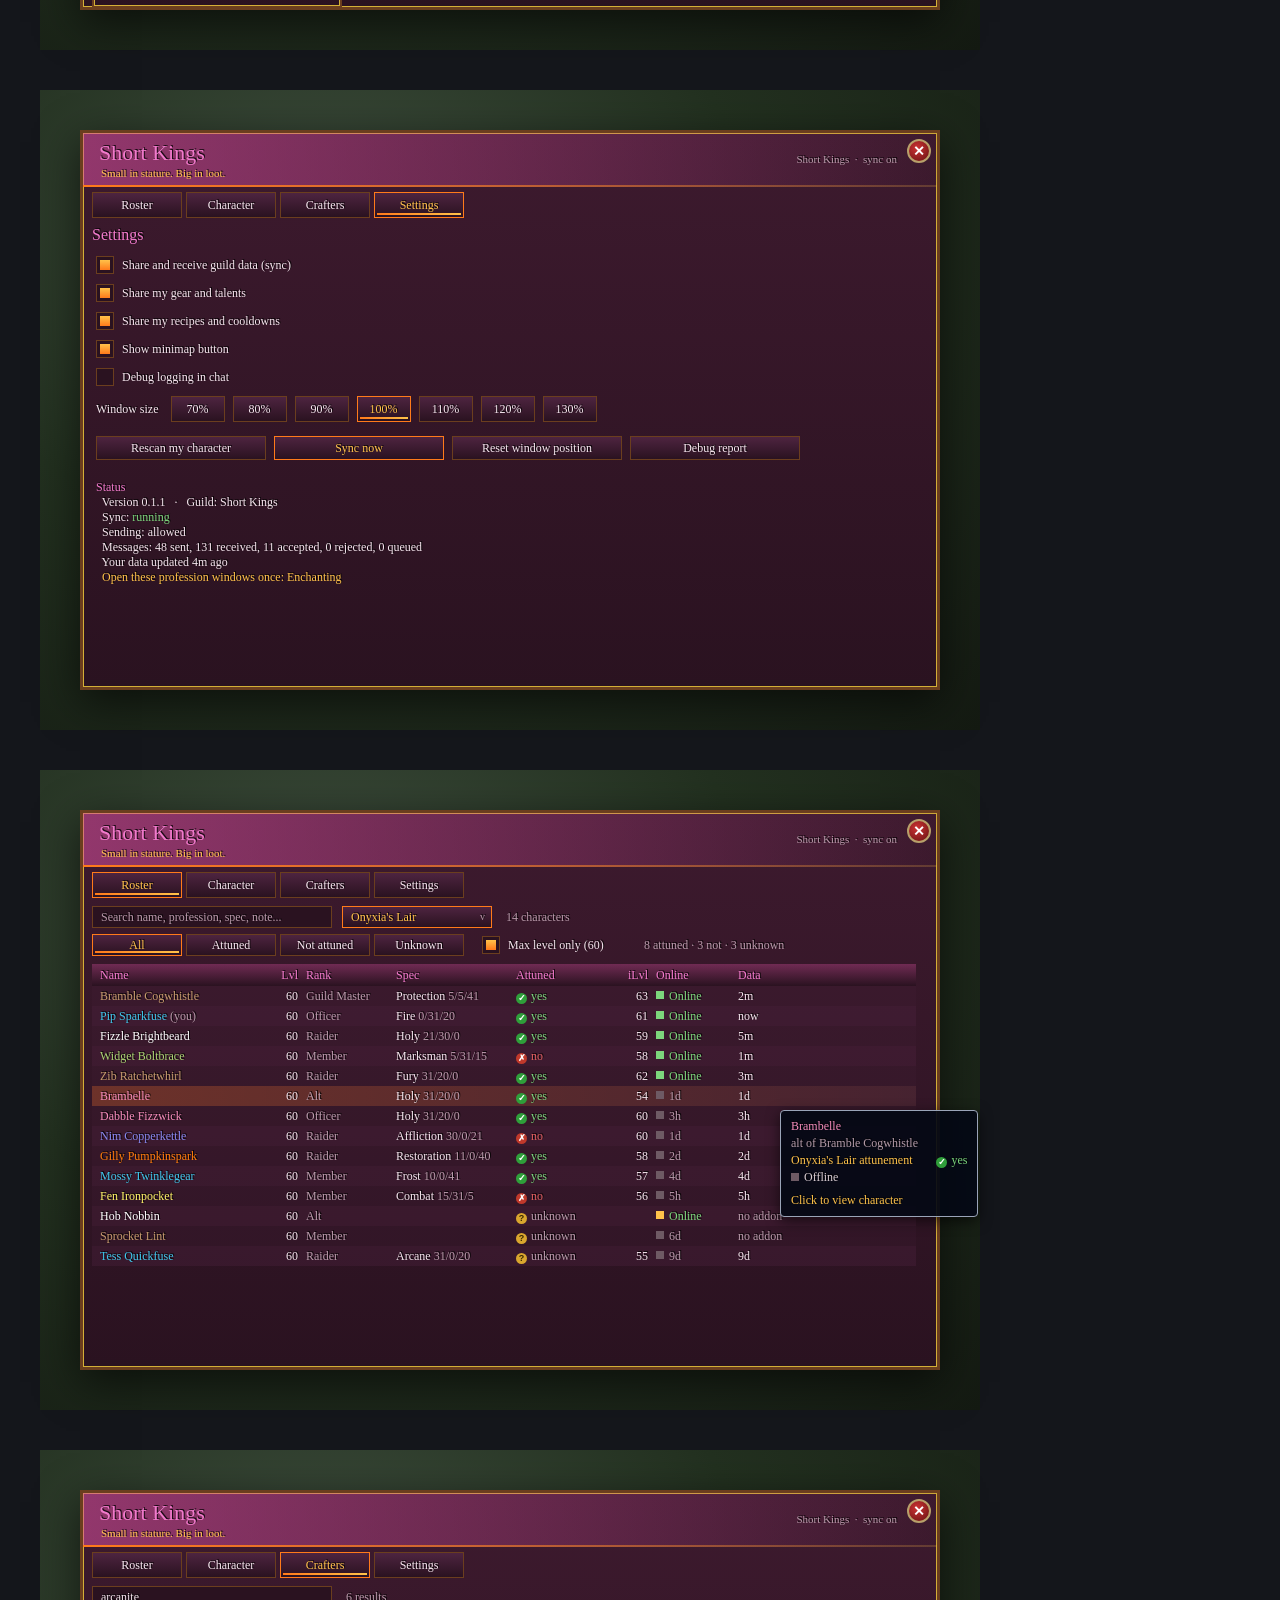
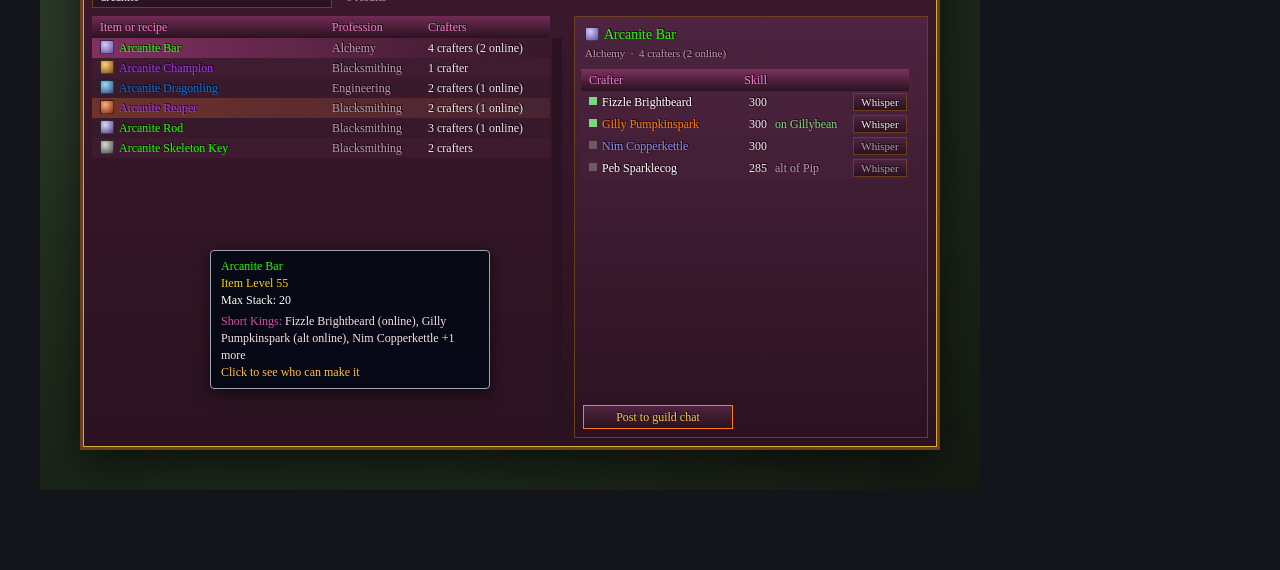
==== commit 48d1390d: "v0.2.0 docs and mockups: Crafters scene, Raid filter, tooltips - Mockups: Crafters tab in every scen" ====
--- a/docs/mockups/ui-mockup.html
+++ b/docs/mockups/ui-mockup.html
@@ -2,7 +2,7 @@
 <!--
   Short Kings UI mockup. This is NOT a game screenshot: it redraws the addon's
   window in HTML using the same colours (UI/Theme.lua), sizes and layout
-  (UI/MainFrame.lua, RosterTab.lua, CharacterTab.lua, SettingsTab.lua).
+  (UI/MainFrame.lua, RosterTab.lua, CharacterTab.lua, CraftersTab.lua, SettingsTab.lua).
   Item icons are placeholders (the game shows the real item icons).
   Regenerate the images with: node docs/mockups/render.js [marcellus.woff2]
 -->
@@ -98,6 +98,26 @@
 .box.on::after { content:""; position:absolute; inset:3px; background:linear-gradient(to top, var(--ember), var(--flame)); }
 .rowbtns { position:absolute; left:4px; display:flex; gap:8px; align-items:center; }
 .panel { position:absolute; left:4px; right:14px; font-size:12px; line-height:15px; white-space:pre; }
+/* menu, icons, side panel */
+.menu { position:absolute; height:22px; padding:0 8px; font-size:12px; line-height:20px; color:var(--text);
+  background:linear-gradient(to top, var(--plumDark), var(--plumLift)); border:1px solid var(--leather); }
+.menu::after { content:"v"; position:absolute; right:6px; top:0; font-size:10px; color:var(--muted); }
+.menu.hover { border-color:var(--ember); color:var(--flame); }
+.pop { position:absolute; background:linear-gradient(to top, var(--plumDark), var(--plum)); border:1px solid var(--leather);
+  padding:2px; font-size:12px; z-index:3; }
+.pop div { height:20px; line-height:20px; padding:0 8px; }
+.pop .on { color:var(--flame); }
+.pop .hl { background:linear-gradient(to right, rgba(255,122,26,.3), rgba(255,194,74,.05)); }
+.ico { display:inline-block; width:14px; height:14px; vertical-align:-2px; margin-right:5px; border:1px solid rgba(0,0,0,.6); }
+.mark { display:inline-block; width:11px; height:11px; border-radius:50%; vertical-align:-1px; margin-right:4px;
+  font:bold 9px/11px Arial,sans-serif; text-align:center; color:#fff; text-shadow:none; }
+.mark.y { background:#2f9e3a; } .mark.n { background:#c0392b; } .mark.u { background:#d9a62e; color:#3a2a00; }
+.side { position:absolute; left:482px; right:0; top:30px; bottom:0;
+  background:linear-gradient(to top, var(--plumDark), var(--plumLift)); border:1px solid var(--leather); }
+.sel { background:linear-gradient(to right, rgba(217,79,160,.45), rgba(61,26,46,.05)) !important; }
+.row .wbtn { position:absolute; right:2px; top:2px; height:18px; width:54px; font-size:11px; line-height:16px; text-align:center;
+  background:linear-gradient(to top, var(--plumDark), var(--plumLift)); border:1px solid var(--leather); }
+.row .wbtn.off { color:var(--muted); }
 /* banner */
 .bannerbox { width:1020px; height:250px; position:relative; overflow:hidden;
   background:linear-gradient(to top, var(--plumDark), var(--plum)); border:3px solid var(--leather); }
@@ -153,11 +173,12 @@
   <div class="win">
     <div class="titlebar"><div class="title">Short Kings</div><div class="tagline">Small in stature. Big in loot.</div>
       <div class="status">Short Kings &nbsp;·&nbsp; sync on</div><div class="close">✕</div></div>
-    <div class="tabs"><div class="btn active">Roster</div><div class="btn">Character</div><div class="btn">Settings</div></div>
+    <div class="tabs"><div class="btn active">Roster</div><div class="btn">Character</div><div class="btn">Crafters</div><div class="btn">Settings</div></div>
     <div class="content">
       <div class="search" style="width:240px">Search name, profession, spec, note...</div>
-      <div class="check" style="left:254px;top:2px"><div class="box on"></div>Group alts</div>
-      <div class="count" style="left:380px">15 characters · 12 with data · <span class="e">1 need an update</span></div>
+      <div class="menu" style="left:250px;top:0;width:150px">All raids</div>
+      <div class="check" style="left:414px;top:2px"><div class="box on"></div>Group alts</div>
+      <div class="count" style="left:540px">15 characters · 12 with data · <span class="e">1 need an update</span></div>
       <div class="list">
         <div class="header" id="rhead"></div>
         <div class="rows" id="rrows"></div>
@@ -186,7 +207,7 @@
   <div class="win">
     <div class="titlebar"><div class="title">Short Kings</div><div class="tagline">Small in stature. Big in loot.</div>
       <div class="status">Short Kings &nbsp;·&nbsp; sync on</div><div class="close">✕</div></div>
-    <div class="tabs"><div class="btn">Roster</div><div class="btn active">Character</div><div class="btn">Settings</div></div>
+    <div class="tabs"><div class="btn">Roster</div><div class="btn active">Character</div><div class="btn">Crafters</div><div class="btn">Settings</div></div>
     <div class="content">
       <div style="position:absolute;left:0;top:0;display:flex;gap:6px">
         <div class="btn small">&lt; Roster</div><div class="btn small">Me</div><div class="btn small hover">Whisper</div></div>
@@ -219,7 +240,7 @@
   <div class="win">
     <div class="titlebar"><div class="title">Short Kings</div><div class="tagline">Small in stature. Big in loot.</div>
       <div class="status">Short Kings &nbsp;·&nbsp; sync on</div><div class="close">✕</div></div>
-    <div class="tabs"><div class="btn">Roster</div><div class="btn">Character</div><div class="btn active">Settings</div></div>
+    <div class="tabs"><div class="btn">Roster</div><div class="btn">Character</div><div class="btn">Crafters</div><div class="btn active">Settings</div></div>
     <div class="content">
       <div class="h">Settings</div>
       <div class="check" style="top:30px"><div class="box on"></div>Share and receive guild data (sync)</div>
@@ -245,6 +266,71 @@
   Your data updated 4m ago
   <span class="f">Open these profession windows once: Enchanting</span></div>
     </div>
+  </div>
+</div>
+
+
+<!-- ============ ROSTER: RAID ATTUNEMENT ============ -->
+<div class="scene" id="attunement">
+  <div class="win">
+    <div class="titlebar"><div class="title">Short Kings</div><div class="tagline">Small in stature. Big in loot.</div>
+      <div class="status">Short Kings &nbsp;·&nbsp; sync on</div><div class="close">✕</div></div>
+    <div class="tabs"><div class="btn active">Roster</div><div class="btn">Character</div><div class="btn">Crafters</div><div class="btn">Settings</div></div>
+    <div class="content">
+      <div class="search" style="width:240px">Search name, profession, spec, note...</div>
+      <div class="menu hover" style="left:250px;top:0;width:150px">Onyxia's Lair</div>
+      <div class="count" style="left:414px">14 characters</div>
+      <div style="position:absolute;left:0;top:28px;display:flex;gap:4px">
+        <div class="btn small active" style="min-width:90px">All</div><div class="btn small" style="min-width:90px">Attuned</div>
+        <div class="btn small" style="min-width:90px">Not attuned</div><div class="btn small" style="min-width:90px">Unknown</div></div>
+      <div class="check" style="left:390px;top:30px"><div class="box on"></div>Max level only (60)</div>
+      <div class="count" style="left:552px;top:32px">8 attuned · 3 not · 3 unknown</div>
+      <div class="list" style="top:58px">
+        <div class="header" id="ahead"></div>
+        <div class="rows" id="arows"></div>
+      </div>
+    </div>
+  </div>
+  <div class="tooltip" style="left:740px;top:340px">
+    <div style="color:#F48CBA">Brambelle</div>
+    <div style="color:#b39aa6">alt of Bramble Cogwhistle</div>
+    <div class="dl"><span style="color:#FFC24A">Onyxia's Lair attunement</span><span><span class="mark y">✓</span><span class="g">yes</span></span></div>
+    <div style="color:#d9ccd1"><span style="display:inline-block;width:8px;height:8px;background:#6E5A64;margin-right:5px"></span>Offline</div>
+    <div style="color:#FFC24A;margin-top:6px">Click to view character</div>
+  </div>
+</div>
+
+<!-- ============ CRAFTERS ============ -->
+<div class="scene" id="crafters">
+  <div class="win">
+    <div class="titlebar"><div class="title">Short Kings</div><div class="tagline">Small in stature. Big in loot.</div>
+      <div class="status">Short Kings &nbsp;·&nbsp; sync on</div><div class="close">✕</div></div>
+    <div class="tabs"><div class="btn">Roster</div><div class="btn">Character</div><div class="btn active">Crafters</div><div class="btn">Settings</div></div>
+    <div class="content">
+      <div class="search" style="width:240px;color:var(--text)">arcanite</div>
+      <div class="count" style="left:254px">6 results</div>
+      <div class="list" style="right:auto;width:470px">
+        <div class="header" id="chead"></div>
+        <div class="rows" id="crows"></div>
+        <div class="scroll"></div>
+      </div>
+      <div class="side">
+        <div style="position:absolute;left:10px;top:10px;font-size:14px;color:#1eff00"><span class="ico" style="background:radial-gradient(circle at 35% 30%,#d6c9ff,#5d4f99)"></span>Arcanite Bar</div>
+        <div style="position:absolute;left:10px;top:30px;font-size:11px;color:var(--muted)">Alchemy &nbsp;·&nbsp; 4 crafters (2 online)</div>
+        <div class="list" style="left:6px;right:6px;top:52px;bottom:40px">
+          <div class="header" id="khead"></div>
+          <div class="rows" id="krows"></div>
+        </div>
+        <div class="btn small hover" style="position:absolute;left:8px;bottom:8px;width:150px;height:24px">Post to guild chat</div>
+      </div>
+    </div>
+  </div>
+  <div class="tooltip" style="left:170px;top:400px;width:280px;white-space:normal">
+    <div style="color:#1eff00">Arcanite Bar</div>
+    <div style="color:#ffd100">Item Level 55</div>
+    <div>Max Stack: 20</div>
+    <div style="color:#F5E6EE;margin-top:4px"><span style="color:#D94FA0">Short Kings:</span> Fizzle Brightbeard (online), Gilly Pumpkinspark (alt online), Nim Copperkettle +1 more</div>
+    <div style="color:#FFC24A">Click to see who can make it</div>
   </div>
 </div>
 
@@ -339,6 +425,65 @@
   Hydraxian Waterlords  <span class="f">Honored</span>
   Thorium Brotherhood  <span class="f">Friendly</span>
   Stormwind  <span class="m">Exalted</span>`;
+
+// Roster with a raid picked: every character on its own row.
+const acols = [["Name",170],["Lvl",36,"r"],["Rank",90],["Spec",120],["Attuned",100],["iLvl",40,"r"],["Online",82],["Data",70]];
+document.getElementById("ahead").innerHTML = acols.map(c => `<div class="${c[2]||""}" style="width:${c[1]}px">${c[0]}</div>`).join("");
+const MARK = { y:'<span class="mark y">✓</span><span class="g">yes</span>', n:'<span class="mark n">✗</span><span class="bd">no</span>',
+  u:'<span class="mark u">?</span><span class="m">unknown</span>' };
+const arows = [
+  ["Bramble Cogwhistle","WARRIOR","Guild Master","Protection","5/5/41","y",63,"addon","2m"],
+  ["Pip Sparkfuse","MAGE","Officer","Fire","0/31/20","y",61,"addon","now"],
+  ["Fizzle Brightbeard","PRIEST","Raider","Holy","21/30/0","y",59,"addon","5m"],
+  ["Widget Boltbrace","HUNTER","Member","Marksman","5/31/15","n",58,"addon","1m"],
+  ["Zib Ratchetwhirl","WARRIOR","Raider","Fury","31/20/0","y",62,"addon","3m"],
+  ["Brambelle","PALADIN","Alt","Holy","31/20/0","y",54,"off:1d","1d"],
+  ["Dabble Fizzwick","PALADIN","Officer","Holy","31/20/0","y",60,"off:3h","3h"],
+  ["Nim Copperkettle","WARLOCK","Raider","Affliction","30/0/21","n",60,"off:1d","1d"],
+  ["Gilly Pumpkinspark","DRUID","Raider","Restoration","11/0/40","y",58,"off:2d","2d"],
+  ["Mossy Twinklegear","MAGE","Member","Frost","10/0/41","y",57,"off:4d","4d"],
+  ["Fen Ironpocket","ROGUE","Member","Combat","15/31/5","n",56,"off:5h","5h"],
+  ["Hob Nobbin","PRIEST","Alt","","","u",null,"online",null],
+  ["Sprocket Lint","WARRIOR","Member","","","u",null,"off:6d",null],
+  ["Tess Quickfuse","MAGE","Raider","Arcane","31/0/20","u",55,"off:9d","9d"],
+];
+const dotc = c => `<span style="display:inline-block;width:8px;height:8px;background:${c};margin-right:5px;vertical-align:1px"></span>`;
+const onl = st => st === "addon" ? dotc("#7CD67C") + '<span class="g">Online</span>'
+  : st === "online" ? dotc("#FFC24A") + '<span class="g">Online</span>' : dotc("#6E5A64") + `<span class="m">${st.slice(4)}</span>`;
+document.getElementById("arows").innerHTML = arows.map((r,i) => {
+  const cells = [`<span style="color:${CLS[r[1]]}">${r[0]}</span>${i===1 ? ' <span class="m">(you)</span>' : ""}`, 60,
+    `<span class="m">${r[2]}</span>`, r[3] ? `${r[3]} <span class="m">${r[4]}</span>` : "", MARK[r[5]], r[6] ?? "", onl(r[7]),
+    r[8] ? r[8] : '<span class="m">no addon</span>'];
+  return `<div class="row${i===5?" hover":""}">` + cells.map((c,j) => `<div class="${acols[j][2]||""}" style="width:${acols[j][1]}px">${c}</div>`).join("") + "</div>";
+}).join("");
+
+// Crafters: results and the crafter list for the selected recipe.
+const ccols = [["Item or recipe",232],["Profession",96],["Crafters",126]];
+document.getElementById("chead").innerHTML = ccols.map(c => `<div style="width:${c[1]}px">${c[0]}</div>`).join("");
+const ico = (a,b) => `<span class="ico" style="background:radial-gradient(circle at 35% 30%, ${a}, ${b})"></span>`;
+const cres = [
+  ["Arcanite Bar","#1eff00","Alchemy","4 crafters (2 online)",["#d6c9ff","#5d4f99"]],
+  ["Arcanite Champion","#a335ee","Blacksmithing","1 crafter",["#ffd27a","#7a4a12"]],
+  ["Arcanite Dragonling","#0070dd","Engineering","2 crafters (1 online)",["#9fd8ff","#24527a"]],
+  ["Arcanite Reaper","#a335ee","Blacksmithing","2 crafters (1 online)",["#ffb07a","#7a2a12"]],
+  ["Arcanite Rod","#1eff00","Blacksmithing","3 crafters (1 online)",["#e0d9ff","#4a3f7a"]],
+  ["Arcanite Skeleton Key","#1eff00","Blacksmithing","2 crafters",["#d8d8d8","#4a4a4a"]],
+];
+document.getElementById("crows").innerHTML = cres.map((r,i) =>
+  `<div class="row${i===0?" sel":""}${i===3?" hover":""}"><div style="width:232px">${ico(r[4][0],r[4][1])}<span style="color:${r[1]}">${r[0]}</span></div>` +
+  `<div style="width:96px" class="m">${r[2]}</div><div style="width:126px">${r[3]}</div></div>`).join("");
+const kcols = [["Crafter",146],["Skill",40,"r"],["",84],["",58]];
+document.getElementById("khead").innerHTML = kcols.map(c => `<div class="${c[2]||""}" style="width:${c[1]}px">${c[0]}</div>`).join("");
+const kres = [
+  ["Fizzle Brightbeard","PRIEST","#7CD67C",300,"",false],
+  ["Gilly Pumpkinspark","DRUID","#7CD67C",300,'<span class="g">on Gillybean</span>',false],
+  ["Nim Copperkettle","WARLOCK","#6E5A64",300,"",true],
+  ["Peb Sparklecog","PRIEST","#6E5A64",285,'<span class="m">alt of Pip</span>',true],
+];
+document.getElementById("krows").innerHTML = kres.map((r,i) =>
+  `<div class="row" style="height:22px;line-height:22px">${'<div style="width:146px">' + dotc(r[2]) + `<span style="color:${CLS[r[1]]}">${r[0]}</span></div>`}` +
+  `<div class="r" style="width:40px">${r[3]}</div><div style="width:84px">${r[4]}</div><div style="width:58px"></div>` +
+  `<div class="wbtn${r[5]?" off":""}">Whisper</div></div>`).join("");
 </script>
 </body>
 </html>
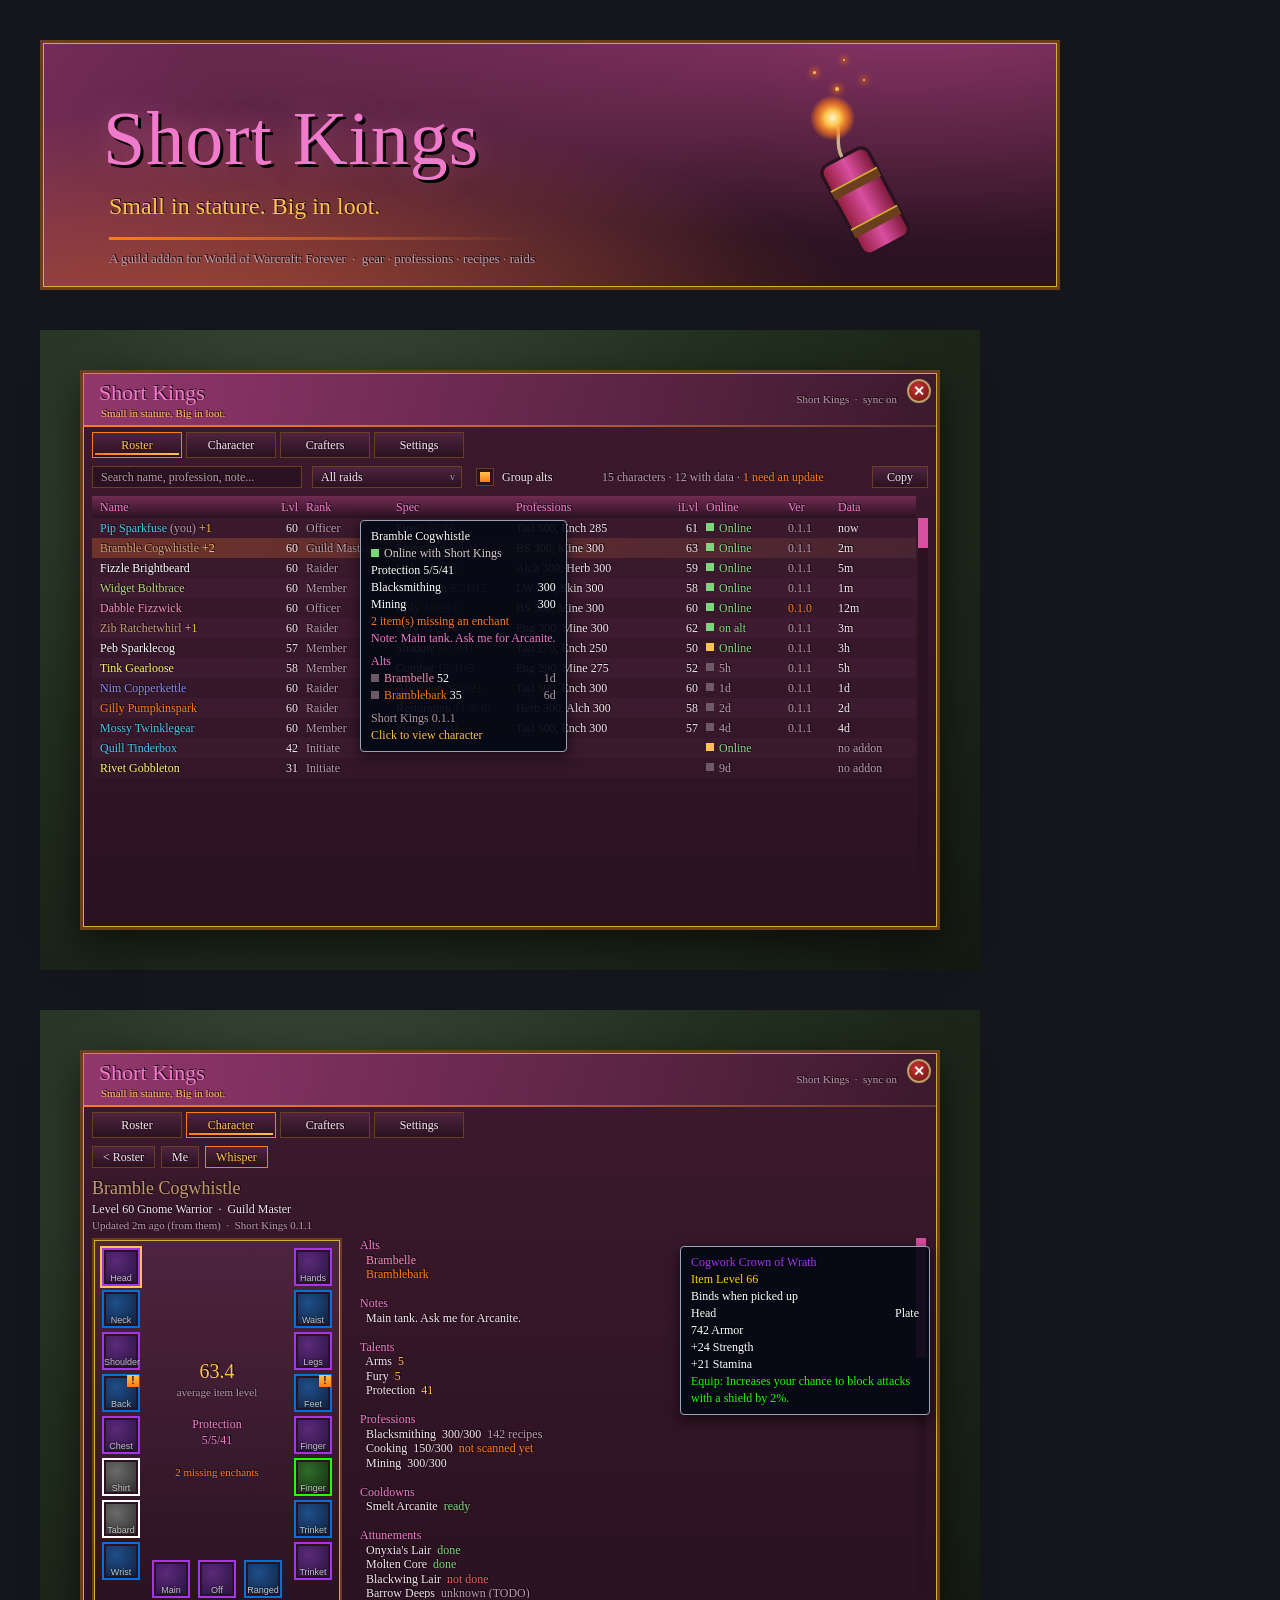
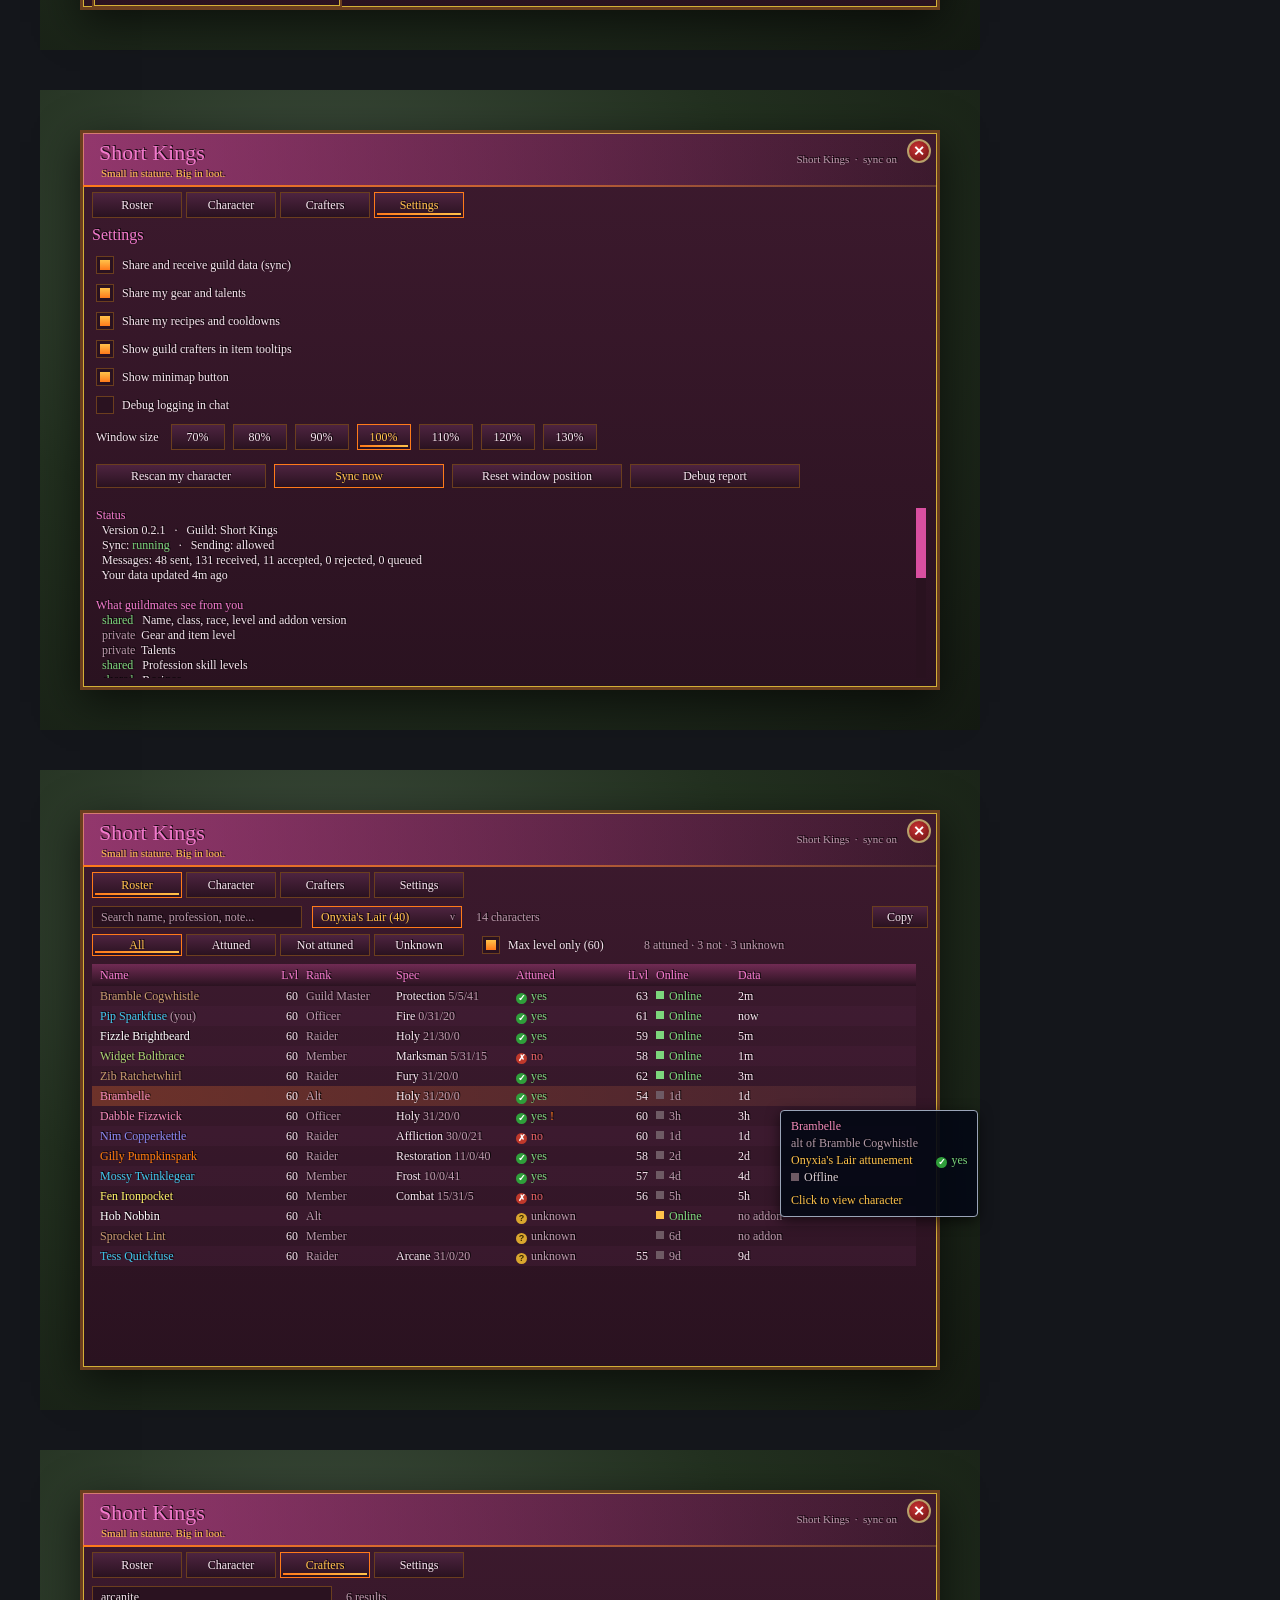
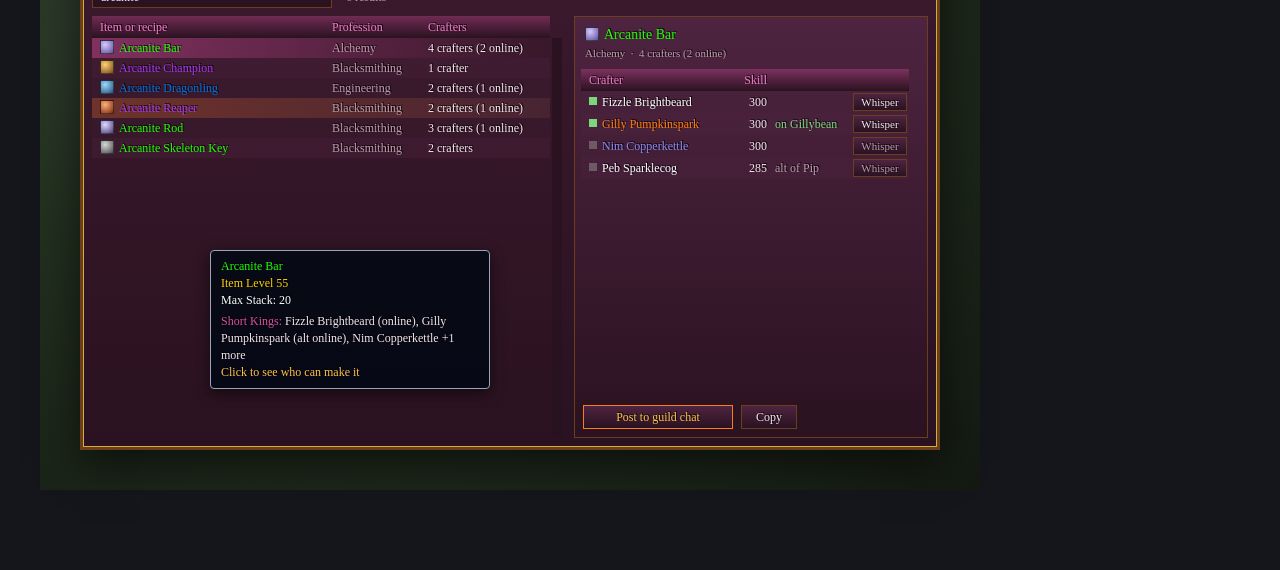
==== commit b6e9a77a: "v0.2.1: Copy as text, update-available line, mockups and docs (P9, P5) - Core/Export: plain-text ros" ====
--- a/docs/mockups/ui-mockup.html
+++ b/docs/mockups/ui-mockup.html
@@ -175,10 +175,11 @@
       <div class="status">Short Kings &nbsp;·&nbsp; sync on</div><div class="close">✕</div></div>
     <div class="tabs"><div class="btn active">Roster</div><div class="btn">Character</div><div class="btn">Crafters</div><div class="btn">Settings</div></div>
     <div class="content">
-      <div class="search" style="width:240px">Search name, profession, spec, note...</div>
-      <div class="menu" style="left:250px;top:0;width:150px">All raids</div>
-      <div class="check" style="left:414px;top:2px"><div class="box on"></div>Group alts</div>
-      <div class="count" style="left:540px">15 characters · 12 with data · <span class="e">1 need an update</span></div>
+      <div class="search" style="width:210px">Search name, profession, note...</div>
+      <div class="menu" style="left:220px;top:0;width:150px">All raids</div>
+      <div class="check" style="left:384px;top:2px"><div class="box on"></div>Group alts</div>
+      <div class="count" style="left:510px">15 characters · 12 with data · <span class="e">1 need an update</span></div>
+      <div class="btn small" style="position:absolute;right:0;top:0;width:56px">Copy</div>
       <div class="list">
         <div class="header" id="rhead"></div>
         <div class="rows" id="rrows"></div>
@@ -246,25 +247,33 @@
       <div class="check" style="top:30px"><div class="box on"></div>Share and receive guild data (sync)</div>
       <div class="check" style="top:58px"><div class="box on"></div>Share my gear and talents</div>
       <div class="check" style="top:86px"><div class="box on"></div>Share my recipes and cooldowns</div>
-      <div class="check" style="top:114px"><div class="box on"></div>Show minimap button</div>
-      <div class="check" style="top:142px"><div class="box"></div>Debug logging in chat</div>
-      <div class="rowbtns" style="top:170px"><span style="font-size:12px;margin-right:4px">Window size</span>
+      <div class="check" style="top:114px"><div class="box on"></div>Show guild crafters in item tooltips</div>
+      <div class="check" style="top:142px"><div class="box on"></div>Show minimap button</div>
+      <div class="check" style="top:170px"><div class="box"></div>Debug logging in chat</div>
+      <div class="rowbtns" style="top:198px"><span style="font-size:12px;margin-right:4px">Window size</span>
         <div class="btn" style="width:54px;min-width:54px;padding:0">70%</div><div class="btn" style="width:54px;min-width:54px;padding:0">80%</div>
         <div class="btn" style="width:54px;min-width:54px;padding:0">90%</div><div class="btn active" style="width:54px;min-width:54px;padding:0">100%</div>
         <div class="btn" style="width:54px;min-width:54px;padding:0">110%</div><div class="btn" style="width:54px;min-width:54px;padding:0">120%</div>
         <div class="btn" style="width:54px;min-width:54px;padding:0">130%</div></div>
-      <div class="rowbtns" style="top:210px">
+      <div class="rowbtns" style="top:238px">
         <div class="btn small" style="width:170px;height:24px">Rescan my character</div>
         <div class="btn small hover" style="width:170px;height:24px">Sync now</div>
         <div class="btn small" style="width:170px;height:24px">Reset window position</div>
         <div class="btn small" style="width:170px;height:24px">Debug report</div></div>
-      <div class="panel" style="top:254px"><span class="p">Status</span>
-  Version 0.1.1   ·   Guild: Short Kings
-  Sync: <span class="g">running</span>
-  Sending: allowed
+      <div class="panel" style="top:282px;bottom:0;overflow:hidden"><span class="p">Status</span>
+  Version 0.2.1   ·   Guild: Short Kings
+  Sync: <span class="g">running</span>   ·   Sending: allowed
   Messages: 48 sent, 131 received, 11 accepted, 0 rejected, 0 queued
   Your data updated 4m ago
-  <span class="f">Open these profession windows once: Enchanting</span></div>
+
+<span class="p">What guildmates see from you</span>
+  <span class="g">shared</span>   Name, class, race, level and addon version
+  <span class="m">private</span>  Gear and item level
+  <span class="m">private</span>  Talents
+  <span class="g">shared</span>   Profession skill levels
+  <span class="g">shared</span>   Recipes
+  <span class="g">shared</span>   Profession cooldowns</div>
+      <div class="scroll" style="top:282px;right:2px"><div class="thumb" style="height:70px"></div></div>
     </div>
   </div>
 </div>
@@ -277,9 +286,10 @@
       <div class="status">Short Kings &nbsp;·&nbsp; sync on</div><div class="close">✕</div></div>
     <div class="tabs"><div class="btn active">Roster</div><div class="btn">Character</div><div class="btn">Crafters</div><div class="btn">Settings</div></div>
     <div class="content">
-      <div class="search" style="width:240px">Search name, profession, spec, note...</div>
-      <div class="menu hover" style="left:250px;top:0;width:150px">Onyxia's Lair</div>
-      <div class="count" style="left:414px">14 characters</div>
+      <div class="search" style="width:210px">Search name, profession, note...</div>
+      <div class="menu hover" style="left:220px;top:0;width:150px">Onyxia's Lair (40)</div>
+      <div class="count" style="left:384px">14 characters</div>
+      <div class="btn small" style="position:absolute;right:0;top:0;width:56px">Copy</div>
       <div style="position:absolute;left:0;top:28px;display:flex;gap:4px">
         <div class="btn small active" style="min-width:90px">All</div><div class="btn small" style="min-width:90px">Attuned</div>
         <div class="btn small" style="min-width:90px">Not attuned</div><div class="btn small" style="min-width:90px">Unknown</div></div>
@@ -322,6 +332,7 @@
           <div class="rows" id="krows"></div>
         </div>
         <div class="btn small hover" style="position:absolute;left:8px;bottom:8px;width:150px;height:24px">Post to guild chat</div>
+        <div class="btn small" style="position:absolute;left:166px;bottom:8px;width:56px;height:24px">Copy</div>
       </div>
     </div>
   </div>
@@ -429,7 +440,7 @@
 // Roster with a raid picked: every character on its own row.
 const acols = [["Name",170],["Lvl",36,"r"],["Rank",90],["Spec",120],["Attuned",100],["iLvl",40,"r"],["Online",82],["Data",70]];
 document.getElementById("ahead").innerHTML = acols.map(c => `<div class="${c[2]||""}" style="width:${c[1]}px">${c[0]}</div>`).join("");
-const MARK = { y:'<span class="mark y">✓</span><span class="g">yes</span>', n:'<span class="mark n">✗</span><span class="bd">no</span>',
+const MARK = { "y!":'<span class="mark y">✓</span><span class="g">yes</span> <span class="e">!</span>', y:'<span class="mark y">✓</span><span class="g">yes</span>', n:'<span class="mark n">✗</span><span class="bd">no</span>',
   u:'<span class="mark u">?</span><span class="m">unknown</span>' };
 const arows = [
   ["Bramble Cogwhistle","WARRIOR","Guild Master","Protection","5/5/41","y",63,"addon","2m"],
@@ -438,7 +449,7 @@
   ["Widget Boltbrace","HUNTER","Member","Marksman","5/31/15","n",58,"addon","1m"],
   ["Zib Ratchetwhirl","WARRIOR","Raider","Fury","31/20/0","y",62,"addon","3m"],
   ["Brambelle","PALADIN","Alt","Holy","31/20/0","y",54,"off:1d","1d"],
-  ["Dabble Fizzwick","PALADIN","Officer","Holy","31/20/0","y",60,"off:3h","3h"],
+  ["Dabble Fizzwick","PALADIN","Officer","Holy","31/20/0","y!",60,"off:3h","3h"],
   ["Nim Copperkettle","WARLOCK","Raider","Affliction","30/0/21","n",60,"off:1d","1d"],
   ["Gilly Pumpkinspark","DRUID","Raider","Restoration","11/0/40","y",58,"off:2d","2d"],
   ["Mossy Twinklegear","MAGE","Member","Frost","10/0/41","y",57,"off:4d","4d"],
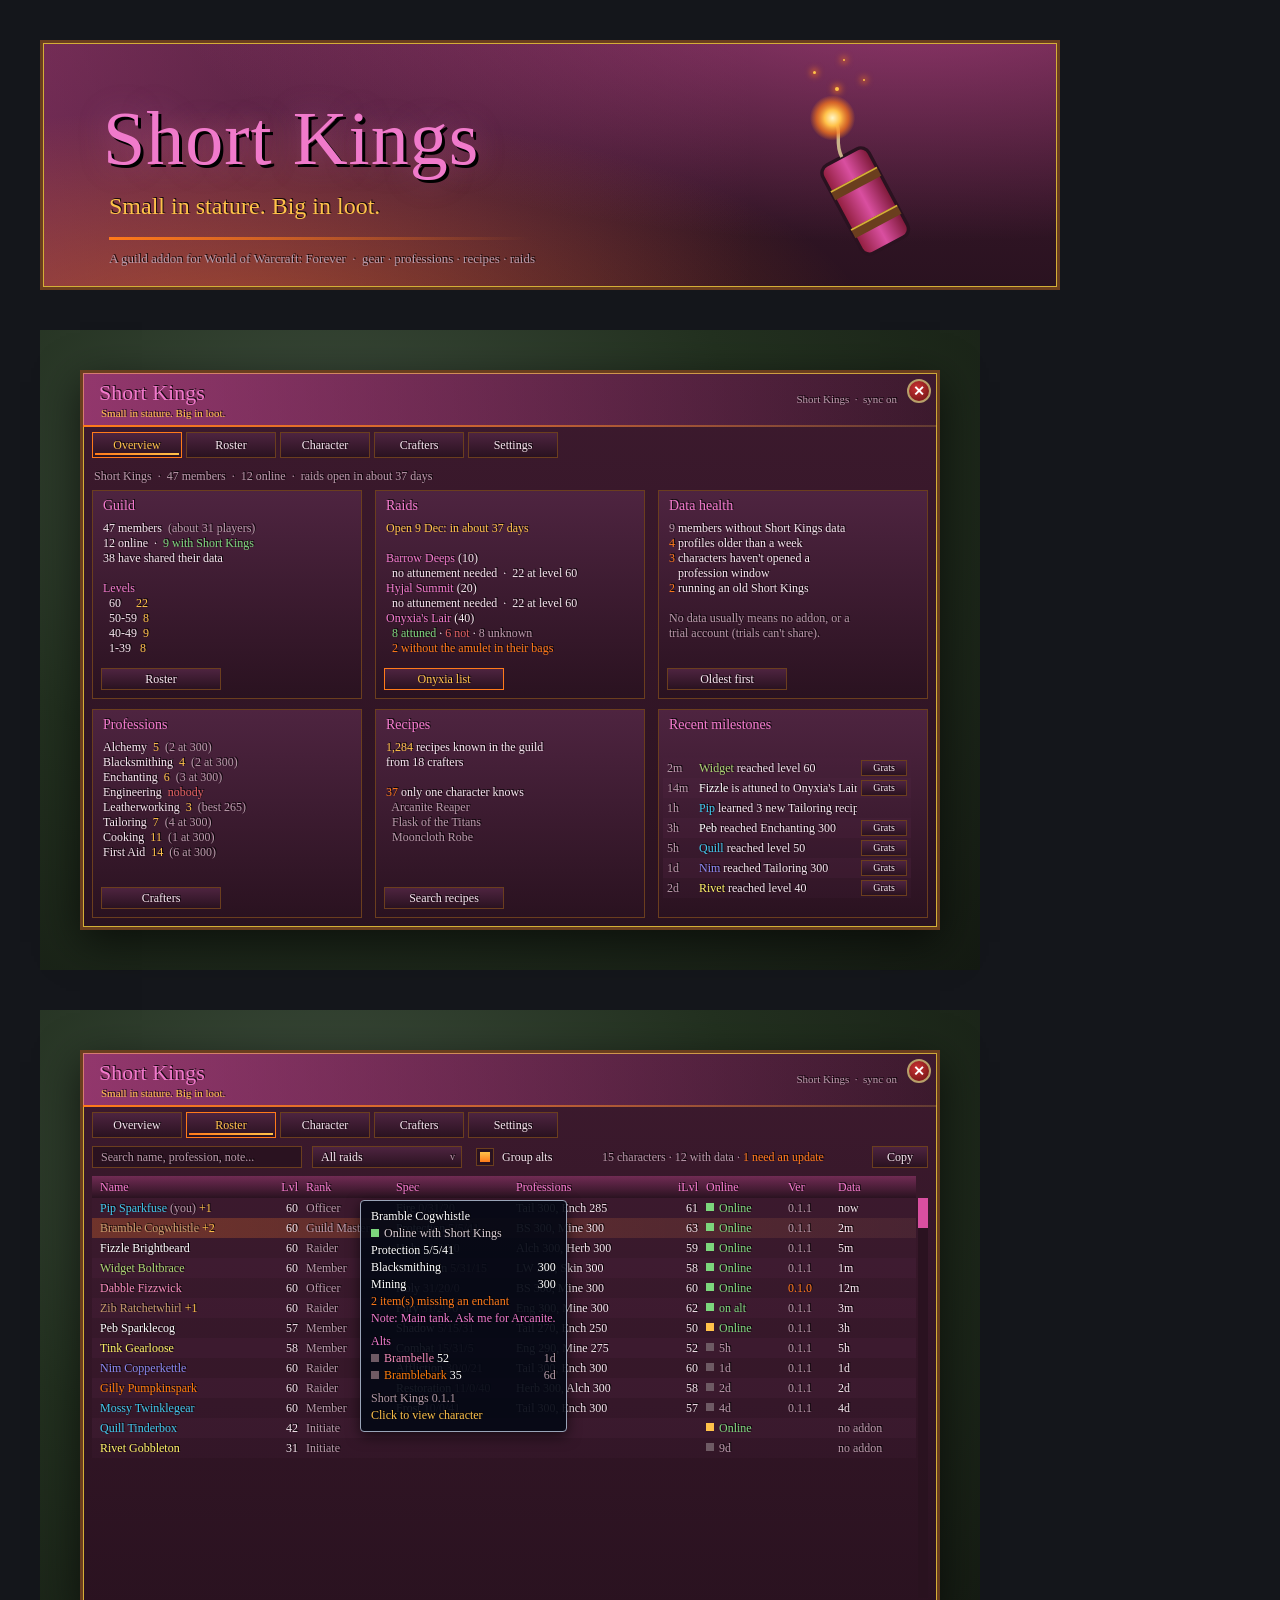
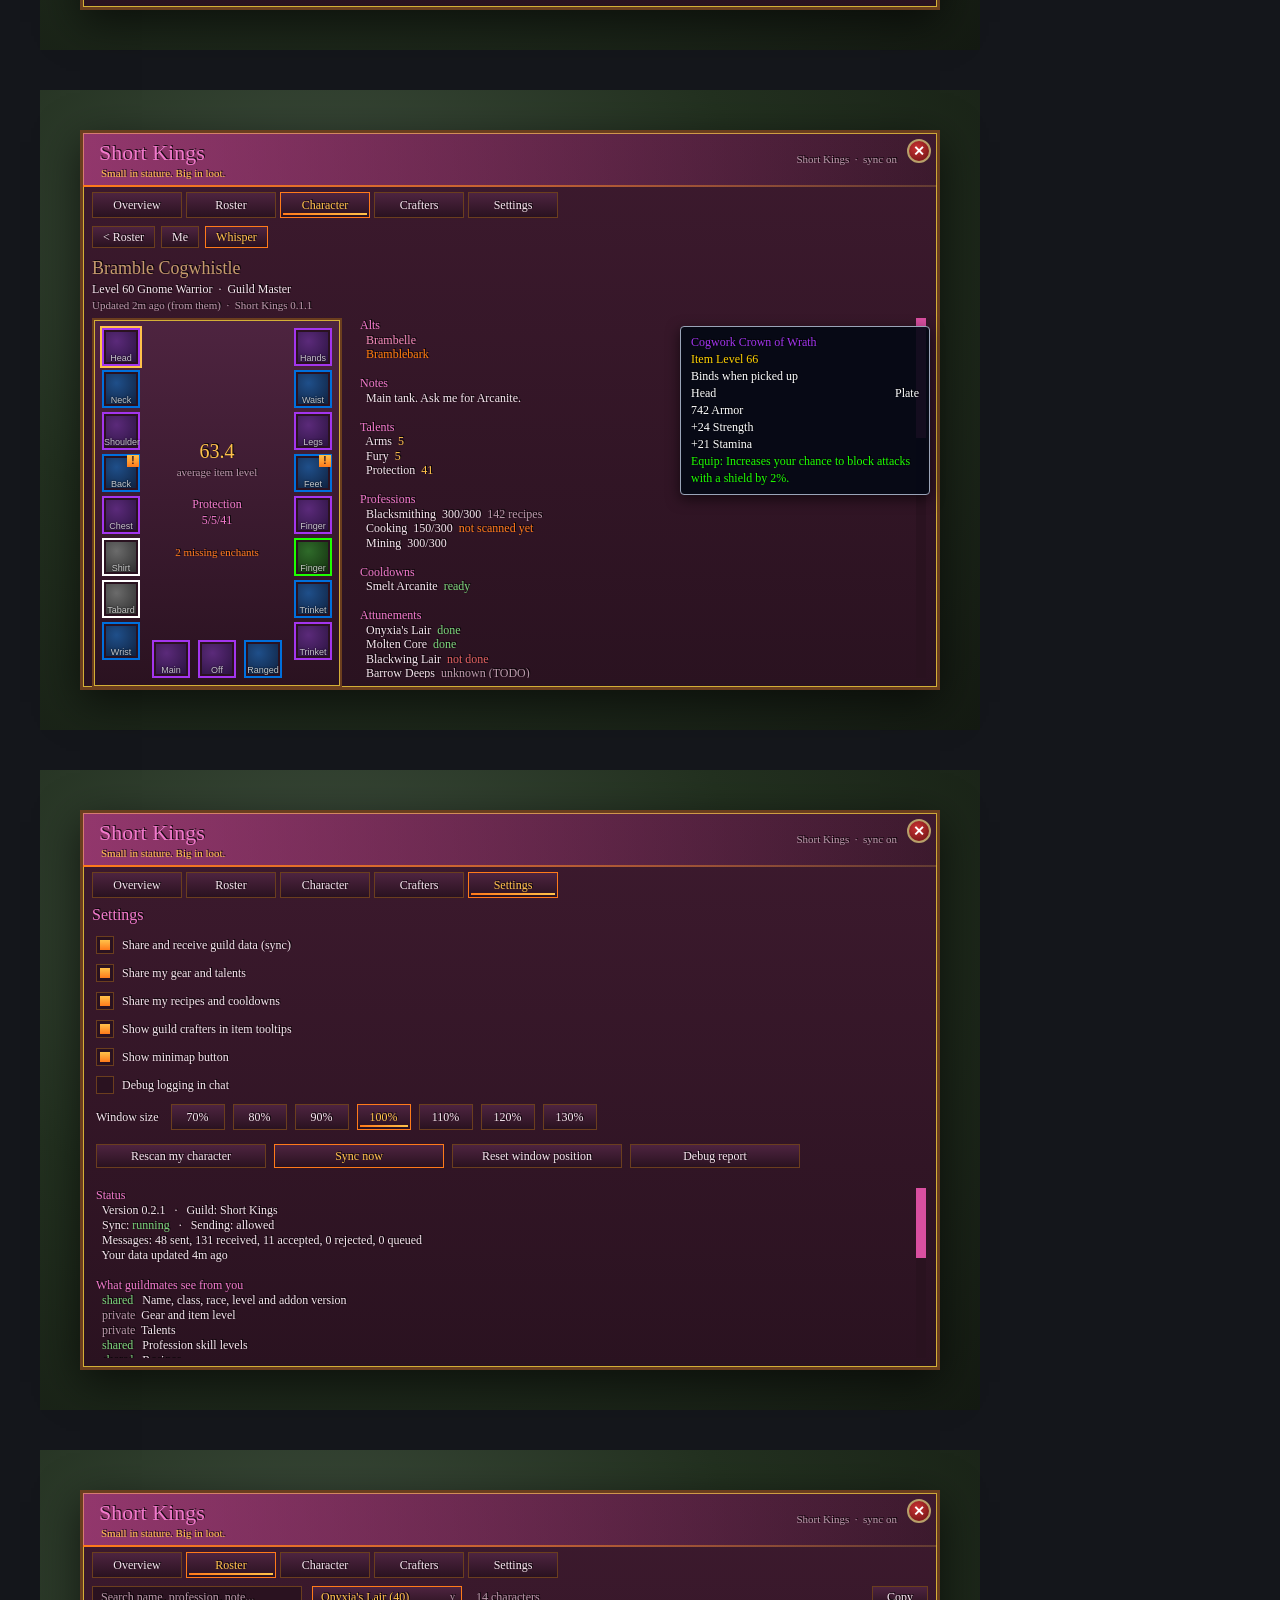
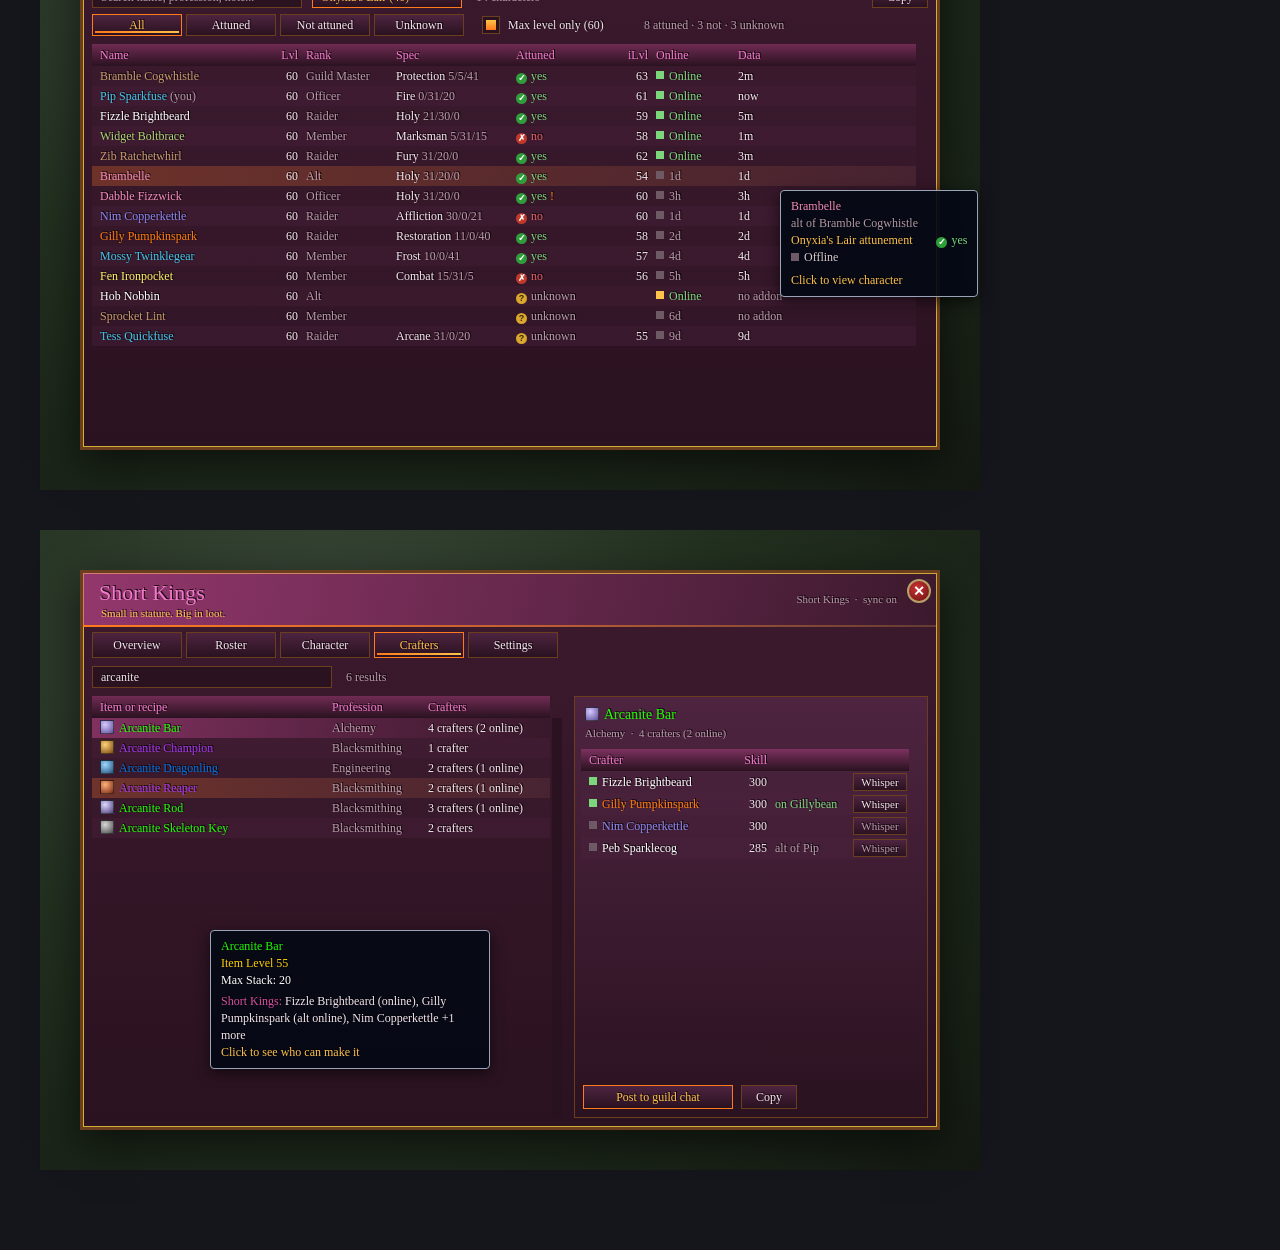
==== commit fea17e99: "v0.2.2: Overview dashboard (Guild, Raids, Data health, Professions, Recipes, milestones) - Core/Over" ====
--- a/docs/mockups/ui-mockup.html
+++ b/docs/mockups/ui-mockup.html
@@ -2,7 +2,7 @@
 <!--
   Short Kings UI mockup. This is NOT a game screenshot: it redraws the addon's
   window in HTML using the same colours (UI/Theme.lua), sizes and layout
-  (UI/MainFrame.lua, RosterTab.lua, CharacterTab.lua, CraftersTab.lua, SettingsTab.lua).
+  (UI/MainFrame.lua, OverviewTab.lua, RosterTab.lua, CharacterTab.lua, CraftersTab.lua, SettingsTab.lua).
   Item icons are placeholders (the game shows the real item icons).
   Regenerate the images with: node docs/mockups/render.js [marcellus.woff2]
 -->
@@ -118,6 +118,16 @@
 .row .wbtn { position:absolute; right:2px; top:2px; height:18px; width:54px; font-size:11px; line-height:16px; text-align:center;
   background:linear-gradient(to top, var(--plumDark), var(--plumLift)); border:1px solid var(--leather); }
 .row .wbtn.off { color:var(--muted); }
+/* overview cards */
+.card { position:absolute; width:270px; height:209px; background:linear-gradient(to top, var(--plumDark), var(--plumLift));
+  border:1px solid var(--leather); }
+.card .ct { position:absolute; left:10px; top:7px; font-size:14px; color:var(--pink); }
+.card .cb { position:absolute; left:10px; top:30px; right:14px; font-size:12px; line-height:15px; white-space:pre; overflow:hidden; bottom:36px; }
+.card .cf { position:absolute; left:8px; bottom:8px; width:120px; height:22px; }
+.frow { height:20px; line-height:20px; font-size:12px; display:flex; padding-left:4px; position:relative; }
+.frow:nth-child(odd) { background:rgba(78,36,64,.15); } .frow:nth-child(even) { background:rgba(78,36,64,.35); }
+.frow .gr { position:absolute; right:4px; top:2px; width:46px; height:16px; font-size:10px; line-height:14px; text-align:center;
+  background:linear-gradient(to top, var(--plumDark), var(--plumLift)); border:1px solid var(--leather); }
 /* banner */
 .bannerbox { width:1020px; height:250px; position:relative; overflow:hidden;
   background:linear-gradient(to top, var(--plumDark), var(--plum)); border:3px solid var(--leather); }
@@ -168,12 +178,73 @@
   </div>
 </div>
 
+<!-- ============ OVERVIEW ============ -->
+<div class="scene" id="overview">
+  <div class="win">
+    <div class="titlebar"><div class="title">Short Kings</div><div class="tagline">Small in stature. Big in loot.</div>
+      <div class="status">Short Kings &nbsp;·&nbsp; sync on</div><div class="close">✕</div></div>
+    <div class="tabs"><div class="btn active">Overview</div><div class="btn">Roster</div><div class="btn">Character</div><div class="btn">Crafters</div><div class="btn">Settings</div></div>
+    <div class="content">
+      <div class="count" style="left:2px;top:3px">Short Kings &nbsp;·&nbsp; 47 members &nbsp;·&nbsp; 12 online &nbsp;·&nbsp; raids open in about 37 days</div>
+
+      <div class="card" style="left:0;top:24px"><div class="ct">Guild</div><div class="cb">47 members  <span class="m">(about 31 players)</span>
+12 online  ·  <span class="g">9 with Short Kings</span>
+38 have shared their data
+
+<span class="p">Levels</span>
+  60     <span class="f">22</span>
+  50-59  <span class="f">8</span>
+  40-49  <span class="f">9</span>
+  1-39   <span class="f">8</span></div><div class="btn small cf">Roster</div></div>
+
+      <div class="card" style="left:283px;top:24px"><div class="ct">Raids</div><div class="cb"><span class="f">Open 9 Dec: in about 37 days</span>
+
+<span class="p">Barrow Deeps</span> (10)
+  no attunement needed  ·  22 at level 60
+<span class="p">Hyjal Summit</span> (20)
+  no attunement needed  ·  22 at level 60
+<span class="p">Onyxia's Lair</span> (40)
+  <span class="g">8 attuned</span> · <span class="bd">6 not</span> · <span class="m">8 unknown</span>
+  <span class="e">2 without the amulet in their bags</span></div><div class="btn small cf hover">Onyxia list</div></div>
+
+      <div class="card" style="left:566px;top:24px"><div class="ct">Data health</div><div class="cb"><span class="m">9</span> members without Short Kings data
+<span class="e">4</span> profiles older than a week
+<span class="e">3</span> characters haven't opened a
+   profession window
+<span class="e">2</span> running an old Short Kings
+
+<span class="m">No data usually means no addon, or a
+trial account (trials can't share).</span></div><div class="btn small cf">Oldest first</div></div>
+
+      <div class="card" style="left:0;top:243px"><div class="ct">Professions</div><div class="cb">Alchemy  <span class="f">5</span><span class="m">  (2 at 300)</span>
+Blacksmithing  <span class="f">4</span><span class="m">  (2 at 300)</span>
+Enchanting  <span class="f">6</span><span class="m">  (3 at 300)</span>
+Engineering  <span class="bd">nobody</span>
+Leatherworking  <span class="f">3</span><span class="m">  (best 265)</span>
+Tailoring  <span class="f">7</span><span class="m">  (4 at 300)</span>
+Cooking  <span class="f">11</span><span class="m">  (1 at 300)</span>
+First Aid  <span class="f">14</span><span class="m">  (6 at 300)</span></div><div class="btn small cf">Crafters</div></div>
+
+      <div class="card" style="left:283px;top:243px"><div class="ct">Recipes</div><div class="cb"><span class="f">1,284</span> recipes known in the guild
+from 18 crafters
+
+<span class="e">37</span> only one character knows
+  <span class="m">Arcanite Reaper</span>
+  <span class="m">Flask of the Titans</span>
+  <span class="m">Mooncloth Robe</span></div><div class="btn small cf">Search recipes</div></div>
+
+      <div class="card" style="left:566px;top:243px"><div class="ct">Recent milestones</div>
+        <div style="position:absolute;left:4px;right:16px;top:48px" id="feedrows"></div></div>
+    </div>
+  </div>
+</div>
+
 <!-- ============ ROSTER ============ -->
 <div class="scene" id="roster">
   <div class="win">
     <div class="titlebar"><div class="title">Short Kings</div><div class="tagline">Small in stature. Big in loot.</div>
       <div class="status">Short Kings &nbsp;·&nbsp; sync on</div><div class="close">✕</div></div>
-    <div class="tabs"><div class="btn active">Roster</div><div class="btn">Character</div><div class="btn">Crafters</div><div class="btn">Settings</div></div>
+    <div class="tabs"><div class="btn">Overview</div><div class="btn active">Roster</div><div class="btn">Character</div><div class="btn">Crafters</div><div class="btn">Settings</div></div>
     <div class="content">
       <div class="search" style="width:210px">Search name, profession, note...</div>
       <div class="menu" style="left:220px;top:0;width:150px">All raids</div>
@@ -208,7 +279,7 @@
   <div class="win">
     <div class="titlebar"><div class="title">Short Kings</div><div class="tagline">Small in stature. Big in loot.</div>
       <div class="status">Short Kings &nbsp;·&nbsp; sync on</div><div class="close">✕</div></div>
-    <div class="tabs"><div class="btn">Roster</div><div class="btn active">Character</div><div class="btn">Crafters</div><div class="btn">Settings</div></div>
+    <div class="tabs"><div class="btn">Overview</div><div class="btn">Roster</div><div class="btn active">Character</div><div class="btn">Crafters</div><div class="btn">Settings</div></div>
     <div class="content">
       <div style="position:absolute;left:0;top:0;display:flex;gap:6px">
         <div class="btn small">&lt; Roster</div><div class="btn small">Me</div><div class="btn small hover">Whisper</div></div>
@@ -241,7 +312,7 @@
   <div class="win">
     <div class="titlebar"><div class="title">Short Kings</div><div class="tagline">Small in stature. Big in loot.</div>
       <div class="status">Short Kings &nbsp;·&nbsp; sync on</div><div class="close">✕</div></div>
-    <div class="tabs"><div class="btn">Roster</div><div class="btn">Character</div><div class="btn">Crafters</div><div class="btn active">Settings</div></div>
+    <div class="tabs"><div class="btn">Overview</div><div class="btn">Roster</div><div class="btn">Character</div><div class="btn">Crafters</div><div class="btn active">Settings</div></div>
     <div class="content">
       <div class="h">Settings</div>
       <div class="check" style="top:30px"><div class="box on"></div>Share and receive guild data (sync)</div>
@@ -284,7 +355,7 @@
   <div class="win">
     <div class="titlebar"><div class="title">Short Kings</div><div class="tagline">Small in stature. Big in loot.</div>
       <div class="status">Short Kings &nbsp;·&nbsp; sync on</div><div class="close">✕</div></div>
-    <div class="tabs"><div class="btn active">Roster</div><div class="btn">Character</div><div class="btn">Crafters</div><div class="btn">Settings</div></div>
+    <div class="tabs"><div class="btn">Overview</div><div class="btn active">Roster</div><div class="btn">Character</div><div class="btn">Crafters</div><div class="btn">Settings</div></div>
     <div class="content">
       <div class="search" style="width:210px">Search name, profession, note...</div>
       <div class="menu hover" style="left:220px;top:0;width:150px">Onyxia's Lair (40)</div>
@@ -315,7 +386,7 @@
   <div class="win">
     <div class="titlebar"><div class="title">Short Kings</div><div class="tagline">Small in stature. Big in loot.</div>
       <div class="status">Short Kings &nbsp;·&nbsp; sync on</div><div class="close">✕</div></div>
-    <div class="tabs"><div class="btn">Roster</div><div class="btn">Character</div><div class="btn active">Crafters</div><div class="btn">Settings</div></div>
+    <div class="tabs"><div class="btn">Overview</div><div class="btn">Roster</div><div class="btn">Character</div><div class="btn active">Crafters</div><div class="btn">Settings</div></div>
     <div class="content">
       <div class="search" style="width:240px;color:var(--text)">arcanite</div>
       <div class="count" style="left:254px">6 results</div>
@@ -495,6 +566,20 @@
   `<div class="row" style="height:22px;line-height:22px">${'<div style="width:146px">' + dotc(r[2]) + `<span style="color:${CLS[r[1]]}">${r[0]}</span></div>`}` +
   `<div class="r" style="width:40px">${r[3]}</div><div style="width:84px">${r[4]}</div><div style="width:58px"></div>` +
   `<div class="wbtn${r[5]?" off":""}">Whisper</div></div>`).join("");
+
+// Overview: recent milestones.
+const feed = [
+  ["2m","Widget","HUNTER","reached level 60",true],
+  ["14m","Fizzle","PRIEST","is attuned to Onyxia's Lair",true],
+  ["1h","Pip","MAGE","learned 3 new Tailoring recipes",false],
+  ["3h","Peb","PRIEST","reached Enchanting 300",true],
+  ["5h","Quill","MAGE","reached level 50",true],
+  ["1d","Nim","WARLOCK","reached Tailoring 300",true],
+  ["2d","Rivet","ROGUE","reached level 40",true],
+];
+document.getElementById("feedrows").innerHTML = feed.map(f =>
+  `<div class="frow"><div style="width:32px" class="m">${f[0]}</div><div style="width:158px;white-space:nowrap;overflow:hidden">` +
+  `<span style="color:${CLS[f[2]]}">${f[1]}</span> ${f[3]}</div>${f[4] ? '<div class="gr">Grats</div>' : ""}</div>`).join("");
 </script>
 </body>
 </html>
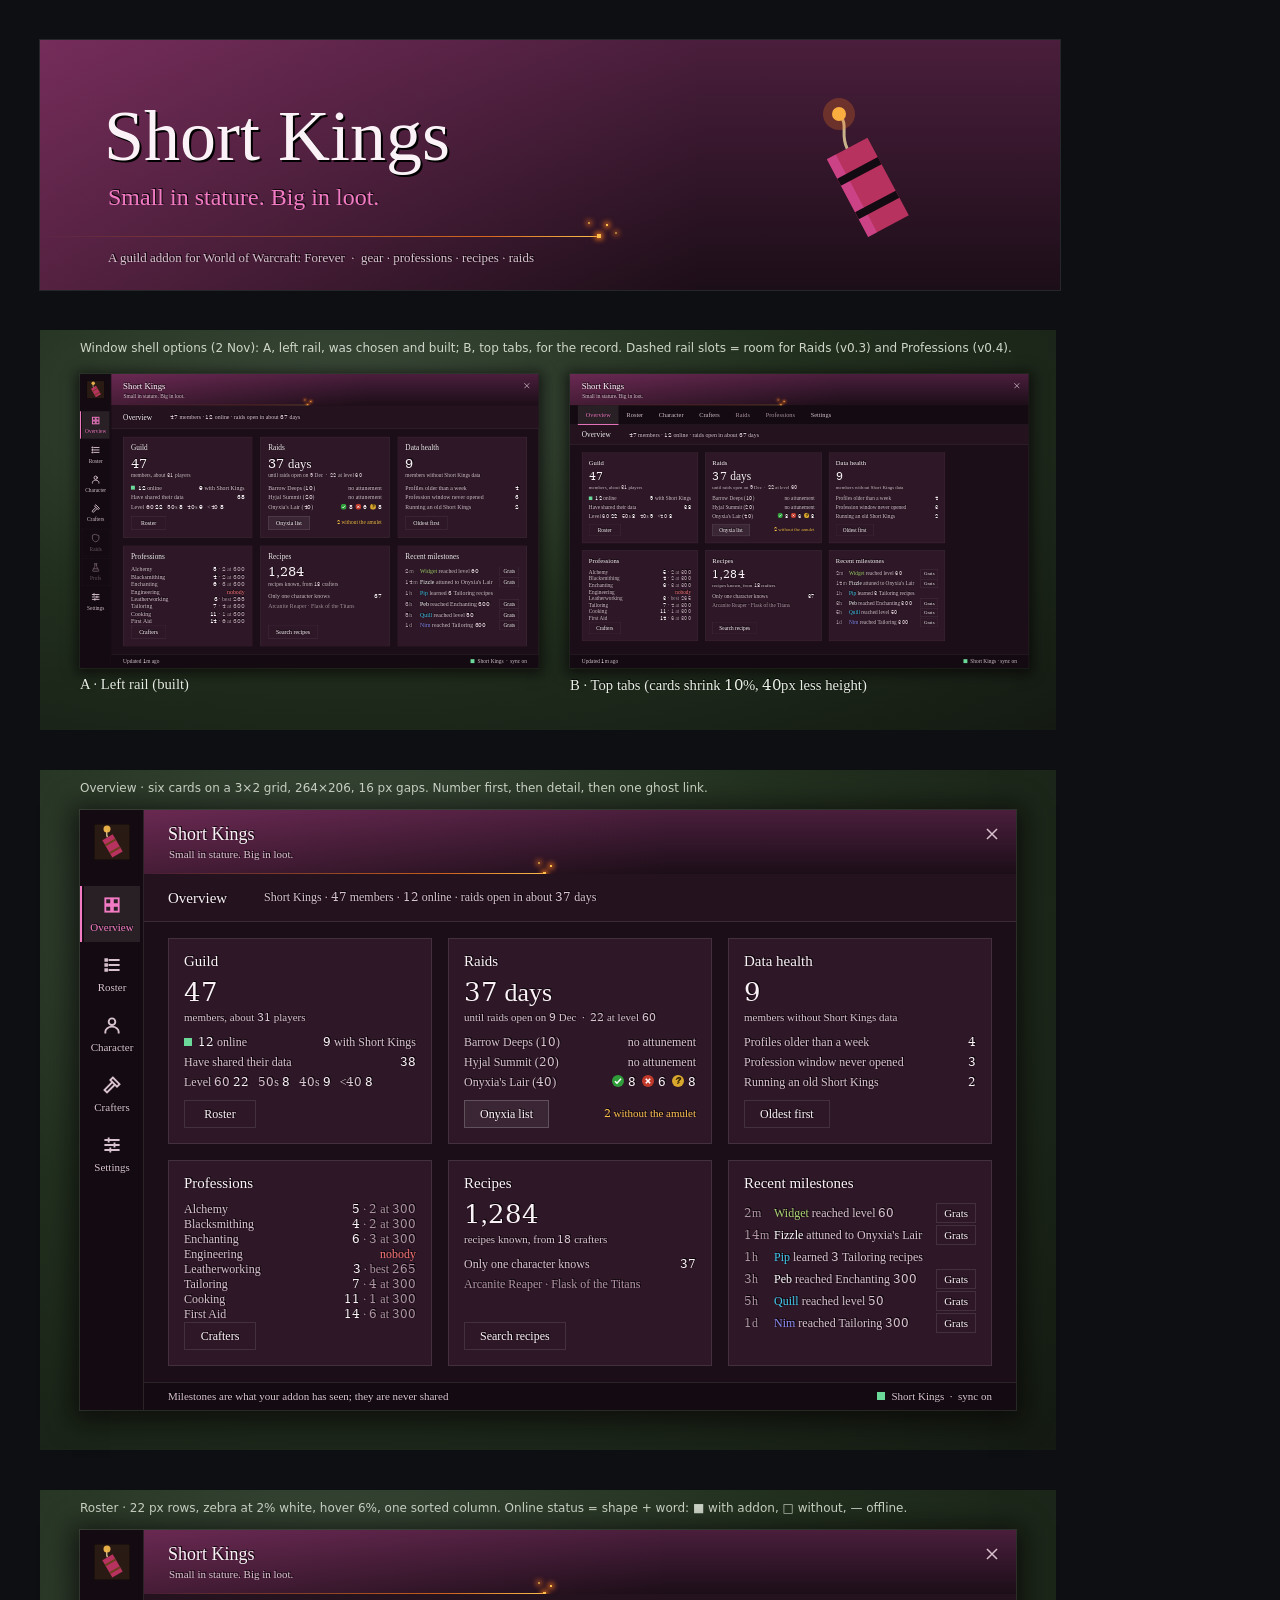
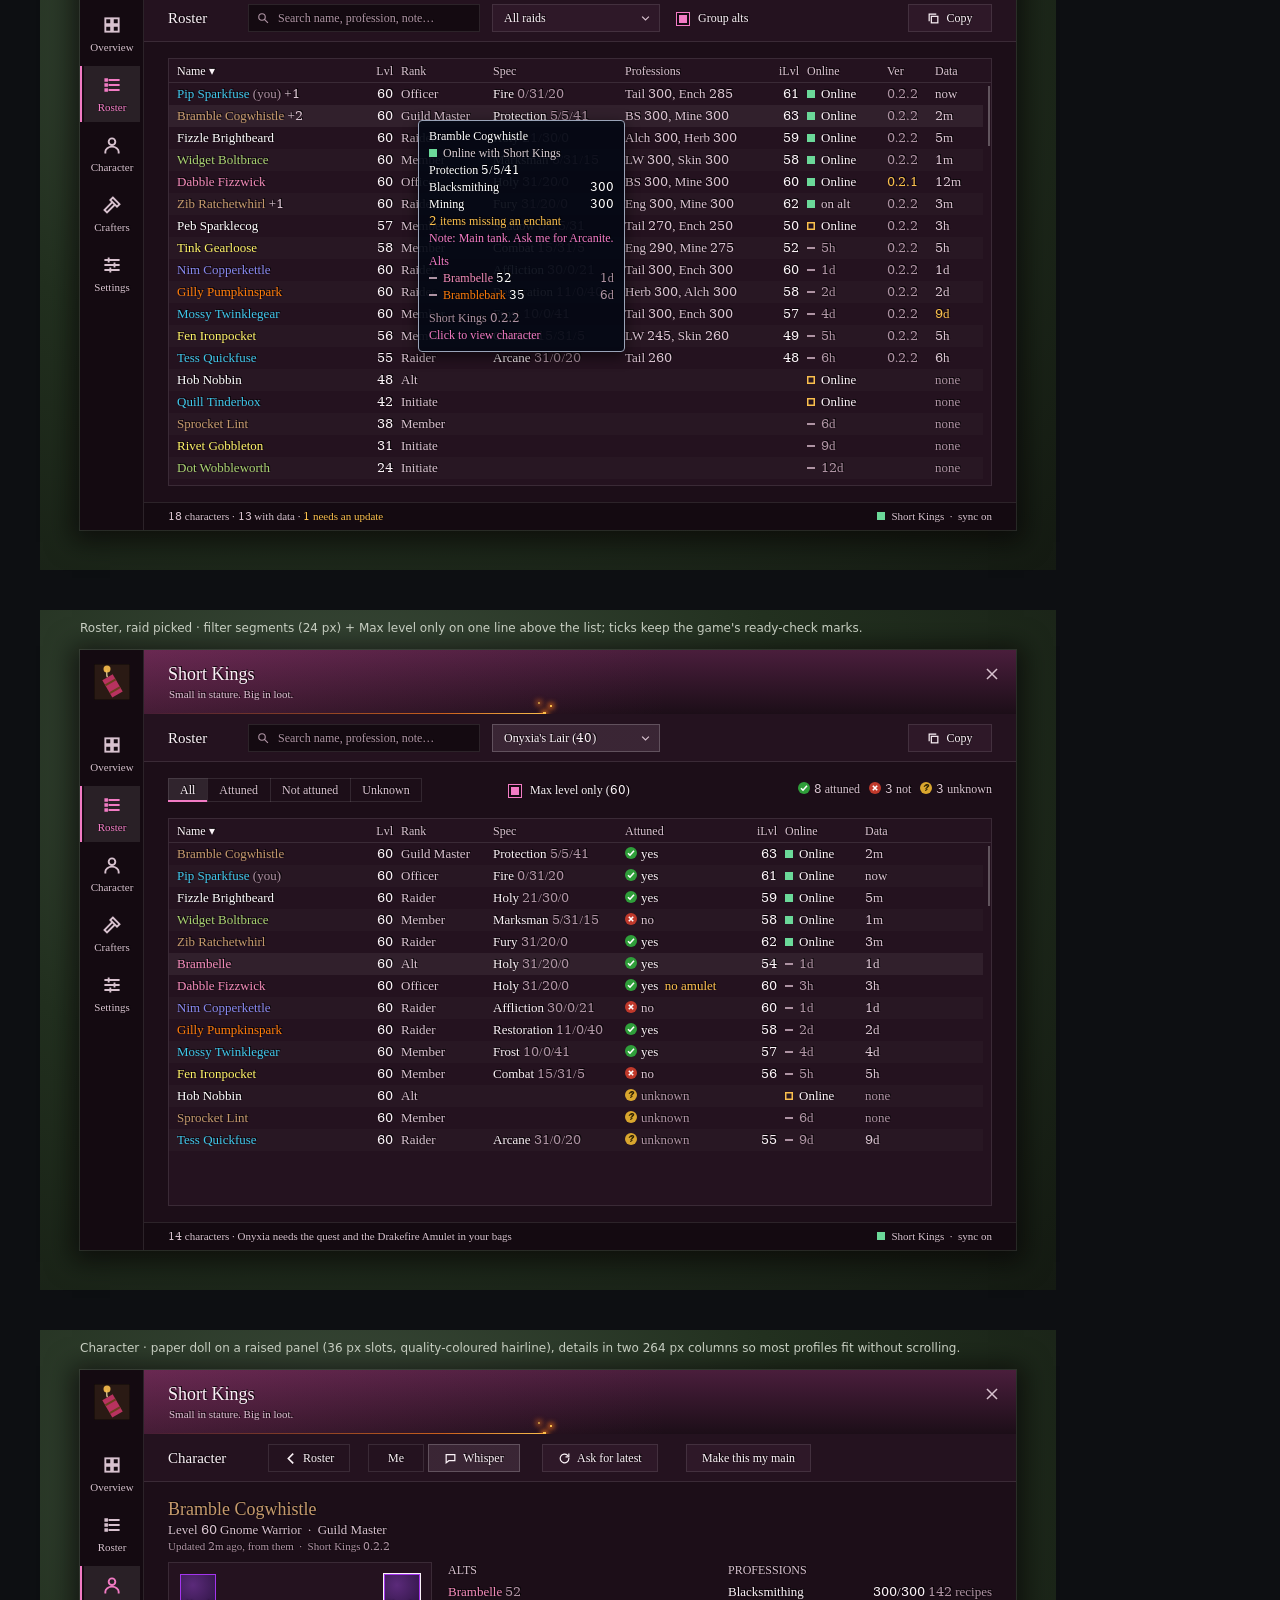
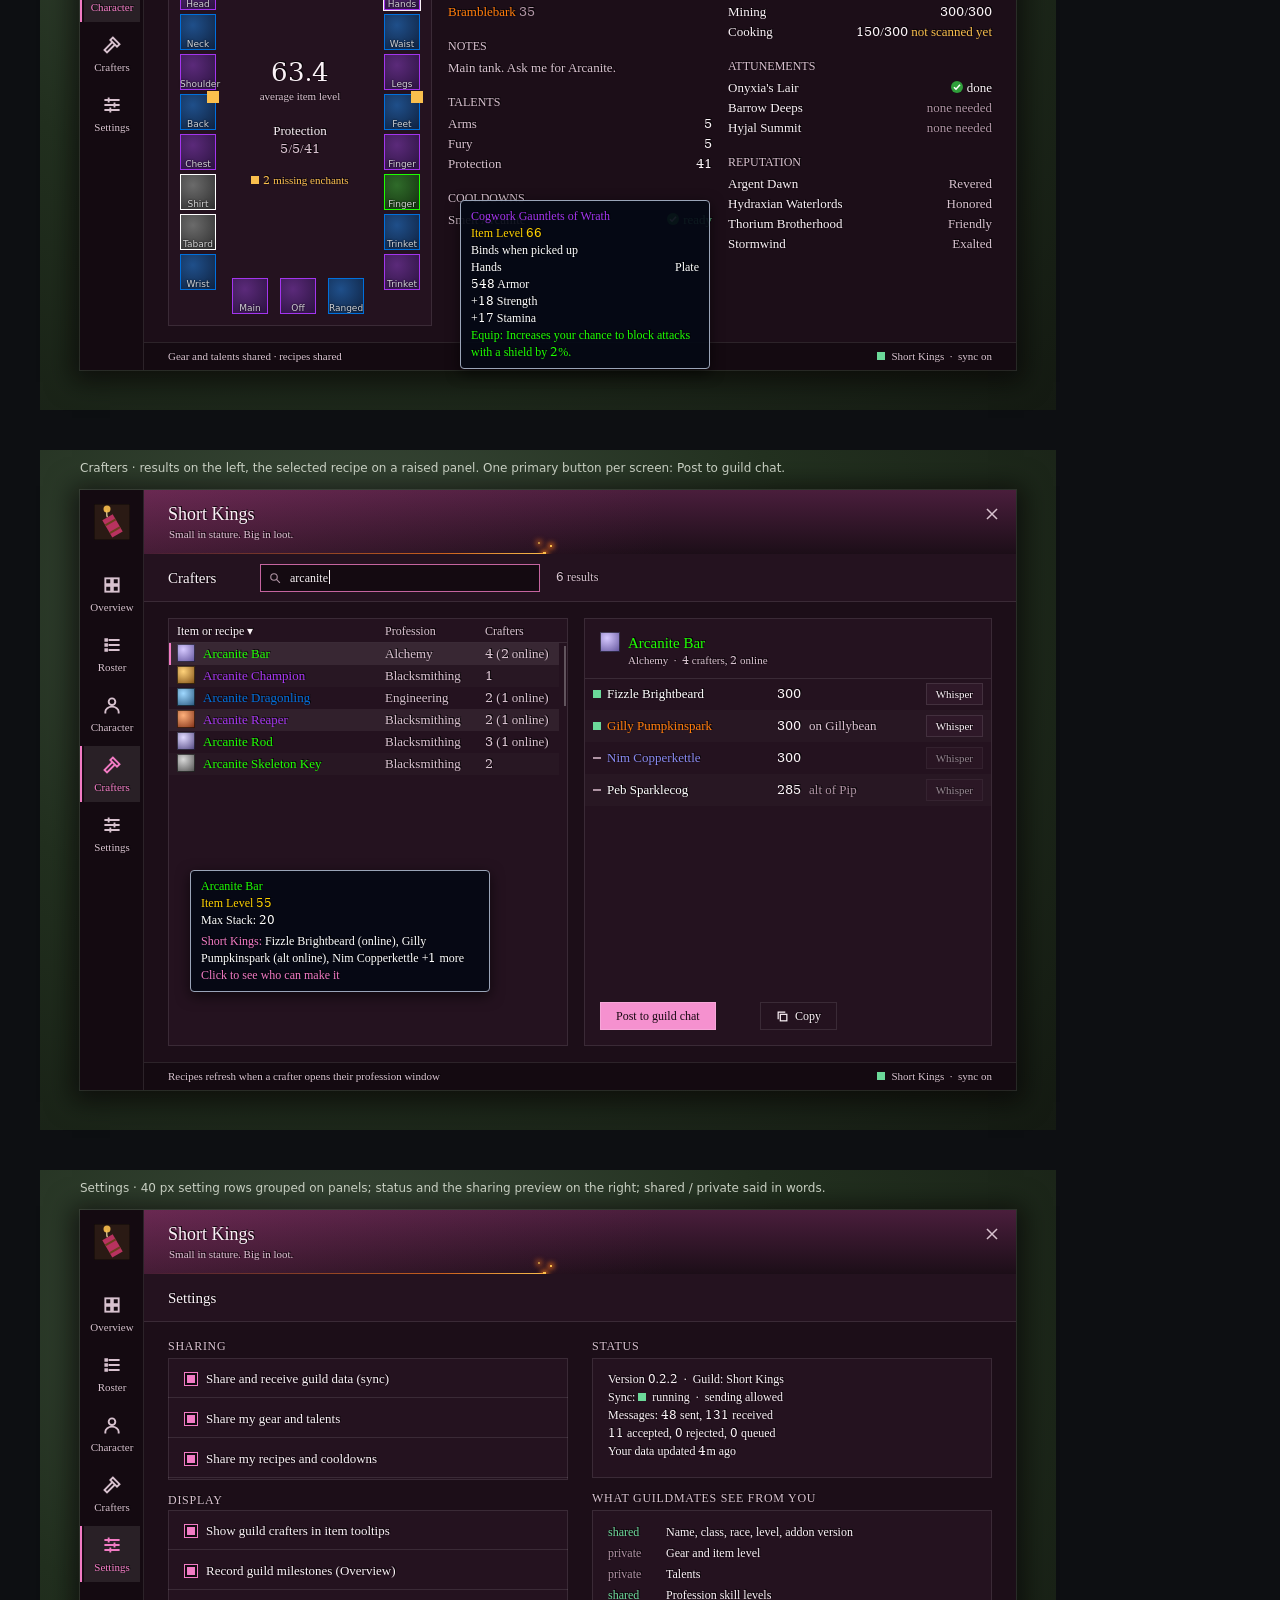
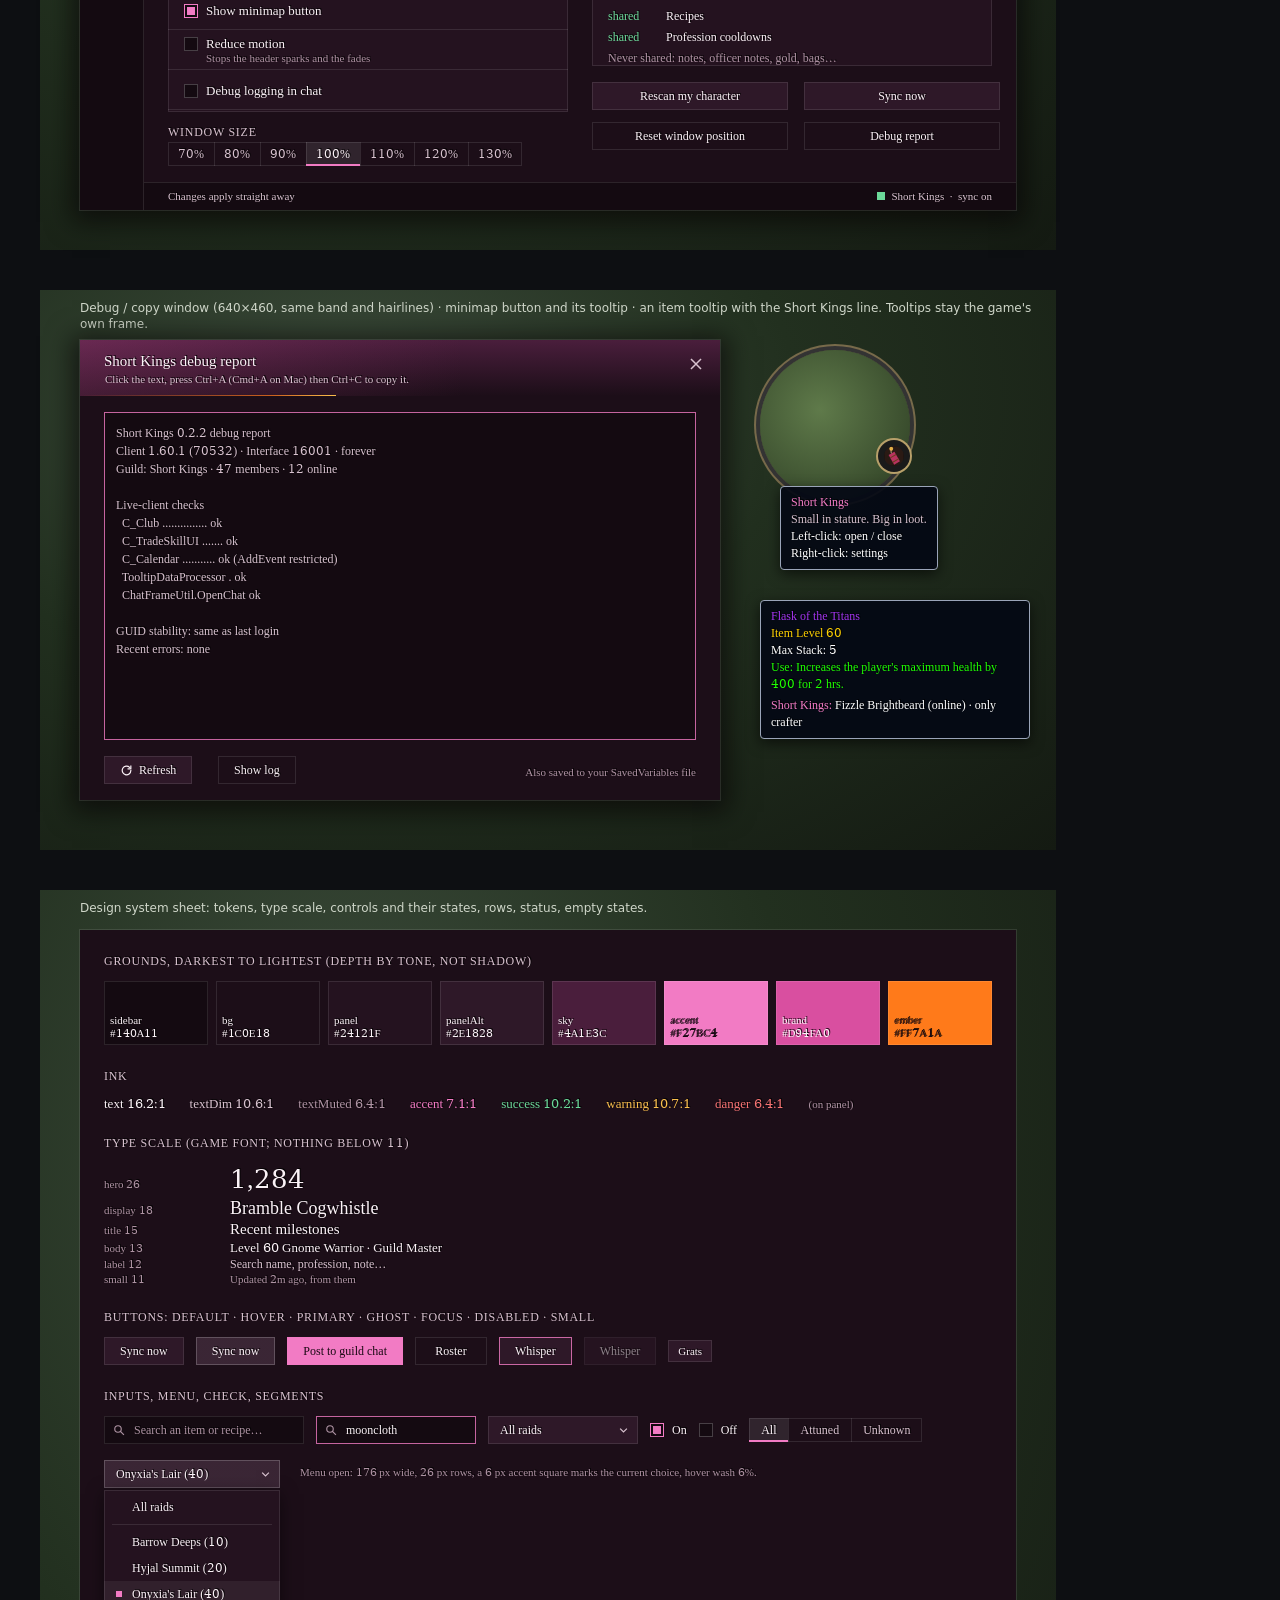
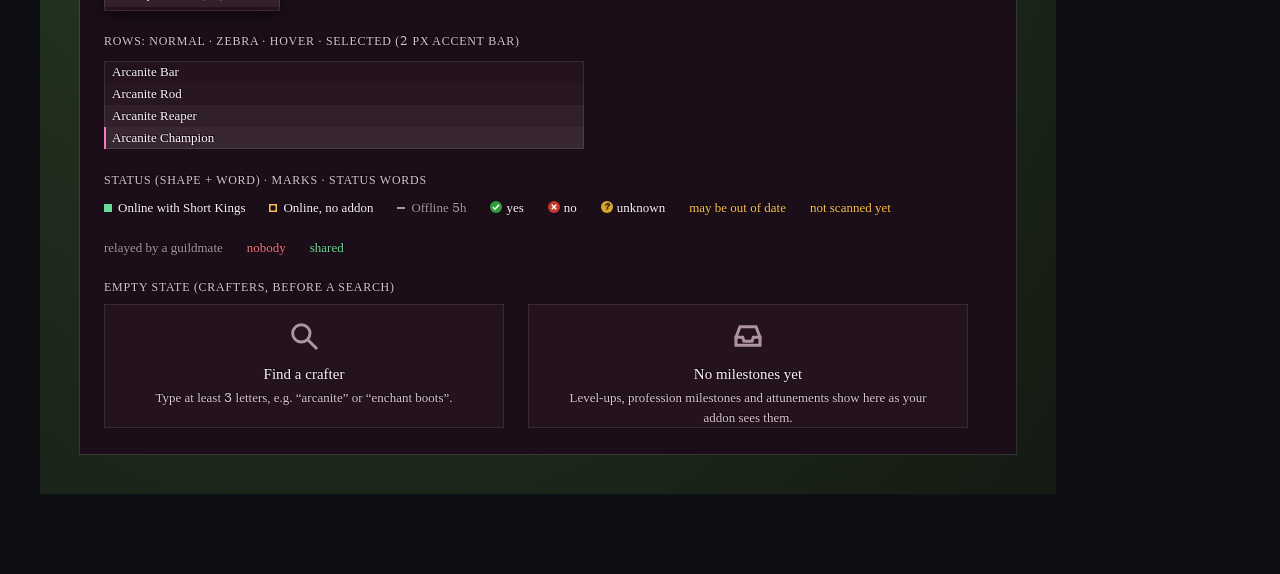
==== commit 5d1c273b: "Design refresh: mockup matches the build, README pictures, docs The design mockup becomes docs/mocku" ====
--- a/docs/mockups/ui-mockup.html
+++ b/docs/mockups/ui-mockup.html
@@ -1,585 +1,595 @@
 <!doctype html>
 <!--
-  Short Kings UI mockup. This is NOT a game screenshot: it redraws the addon's
-  window in HTML using the same colours (UI/Theme.lua), sizes and layout
-  (UI/MainFrame.lua, OverviewTab.lua, RosterTab.lua, CharacterTab.lua, CraftersTab.lua, SettingsTab.lua).
-  Item icons are placeholders (the game shows the real item icons).
-  Regenerate the images with: node docs/mockups/render.js [marcellus.woff2]
+  Short Kings UI mockup (docs/DESIGN.md). NOT a game screenshot. Every screen is redrawn in HTML with the tokens from
+  docs/design/tokens.json and the measurements in docs/DESIGN.md, so each
+  rectangle maps to a WoW Texture/FontString/Frame. Item and class icons are
+  placeholders; the glyph paths match docs/design/icons.js.
+  Render: node docs/mockups/render.js <marcellus.woff2>
 -->
 <html lang="en">
 <head>
 <meta charset="utf-8">
 <title>Short Kings UI mockup</title>
 <style>
-@font-face { font-family: "SKFriz"; src: url("marcellus.woff2") format("woff2");
+/* Marcellus (OFL) stands in for the game font (Friz Quadrata); digits use a
+   lining serif so numbers look like the game's. */
+@font-face { font-family: "SKFriz"; src: url("marcellus.woff2");
   unicode-range: U+0020-002F, U+003A-00FF, U+2013-2026; }
-@font-face { font-family: "SKFriz"; src: local("Bitstream Charter"), local("Charter"), local("Georgia"); unicode-range: U+0030-0039; }
+@font-face { font-family: "SKFriz"; src: local("Bitstream Charter"), local("Charter"), local("Georgia"), local("DejaVu Serif"); unicode-range: U+0030-0039; }
+
+/* Layout: 936x600 window = 64px rail + header band (64) + toolbar band (48)
+   + content (24px side insets) + status line (28). Tokens mirror tokens.json. */
 :root {
-  --plumDark:#2A1220; --plum:#3D1A2E; --plumLift:#4E2440; --magenta:#D94FA0; --pink:#F07ACB;
-  --ember:#FF7A1A; --flame:#FFC24A; --leather:#6B3E1E; --gold:#D4AF37; --text:#F5E6EE;
-  --muted:#B89AAA; --good:#7CD67C; --bad:#E06060;
+  --accent:#F27BC4; --onAccent:#1A0913; --sidebar:#140A11; --bg:#1C0E18; --panel:#24121F;
+  --panelAlt:#2E1828; --sky:#4A1E3C; --text:#FBF2F7; --textDim:#D8C2CF; --textMuted:#AE93A3;
+  --success:#6BD999; --warning:#FABF4D; --danger:#F57373; --brand:#D94FA0; --ember:#FF7A1A;
+  --hair:rgba(255,255,255,.10); --hover:rgba(255,255,255,.06); --selected:rgba(255,255,255,.09);
+  --pressed:rgba(255,255,255,.12);
+  --hero:26px; --display:18px; --title:15px; --body:13px; --label:12px; --small:11px;
+  color-scheme: dark;
 }
-* { box-sizing: border-box; }
-body { margin:0; padding:40px; background:#14161b; font-family:"SKFriz","Friz Quadrata TT",Georgia,serif;
-  color:var(--text); text-shadow:1px -1px 0 rgba(0,0,0,.8); }
-.scene { position:relative; width:940px; padding:40px; margin-bottom:40px;
-  background: radial-gradient(ellipse at 30% 20%, #3b4a3a 0%, #22301f 45%, #141a12 100%); }
-.scene.banner { padding:0; width:auto; display:inline-block; background:none; }
-.win { position:relative; width:860px; height:560px;
-  background:linear-gradient(to top, var(--plumDark), var(--plum));
-  border:3px solid var(--leather); box-shadow:0 12px 40px rgba(0,0,0,.6); }
-.win::before { content:""; position:absolute; inset:0; border:1px solid var(--gold); pointer-events:none; }
-.titlebar { position:absolute; left:0; right:0; top:0; height:54px;
-  background:linear-gradient(to right, rgba(217,79,160,.55), rgba(61,26,46,.05)); }
-.titlebar::after { content:""; position:absolute; left:0; right:0; bottom:0; height:2px;
-  background:linear-gradient(to right, rgba(255,122,26,1), rgba(255,194,74,.2)); }
-.title { position:absolute; left:16px; top:7px; font-size:22px; color:var(--pink); }
-.tagline { position:absolute; left:18px; top:34px; font-size:11px; color:var(--flame); }
-.status { position:absolute; right:40px; top:20px; font-size:11px; color:var(--muted); }
-.close { position:absolute; right:6px; top:6px; width:24px; height:24px; border-radius:50%;
-  background:radial-gradient(circle at 40% 35%, #c33, #611); border:2px solid #b8a06a;
-  color:#fff; font:bold 14px/20px Arial,sans-serif; text-align:center; text-shadow:none; }
-.tabs { position:absolute; left:9px; top:59px; display:flex; gap:4px; }
-.btn { position:relative; height:26px; padding:0 14px; min-width:90px; display:flex; align-items:center;
-  justify-content:center; font-size:12px; color:var(--text);
-  background:linear-gradient(to top, var(--plumDark), var(--plumLift)); border:1px solid var(--leather); }
-.btn.small { height:22px; min-width:0; padding:0 10px; }
-.btn.active { color:var(--flame); border-color:var(--ember); }
-.btn.active::after { content:""; position:absolute; left:2px; right:2px; bottom:2px; height:2px;
-  background:linear-gradient(to right, var(--ember), var(--flame)); }
-.btn.hover { color:var(--flame); border-color:var(--ember); }
-.content { position:absolute; left:9px; right:9px; top:93px; bottom:9px; }
-.search { position:absolute; left:0; top:0; width:260px; height:22px; background:var(--plumDark);
-  border:1px solid var(--leather); font-size:12px; color:var(--muted); padding:3px 8px; }
-.count { position:absolute; left:272px; top:4px; font-size:12px; color:var(--muted); }
-.list { position:absolute; left:0; right:0; top:30px; bottom:0; }
-.header { position:absolute; left:0; right:12px; top:0; height:22px;
-  background:linear-gradient(to top, rgba(42,18,32,1), rgba(217,79,160,.35)); display:flex; padding-left:4px; }
-.header div, .row div { flex:none; padding:0 4px; white-space:nowrap; overflow:hidden; }
-.header div { color:var(--pink); font-size:12px; line-height:22px; }
-.rows { position:absolute; left:0; right:12px; top:22px; }
-.row { height:20px; display:flex; padding-left:4px; font-size:12px; line-height:20px; position:relative; }
-.row:nth-child(odd) { background:rgba(78,36,64,.15); }
-.row:nth-child(even) { background:rgba(78,36,64,.35); }
-.row.hover::before { content:""; position:absolute; inset:0;
-  background:linear-gradient(to right, rgba(255,122,26,.25), rgba(255,194,74,.05)); }
-.row div { position:relative; }
+* { box-sizing:border-box; }
+body { margin:0; padding:40px; background:#0d0f12; color:var(--text);
+  font-family:"SKFriz","Friz Quadrata TT",Georgia,serif; font-size:var(--body);
+  text-shadow:1px -1px 0 rgba(0,0,0,.8); font-variant-numeric:tabular-nums lining-nums; }
+.scene { position:relative; width:1016px; padding:40px; margin-bottom:40px;
+  background:radial-gradient(ellipse at 30% 20%, #3b4a3a 0%, #22301f 45%, #141a12 100%); }
+.cap { position:absolute; left:40px; top:10px; font:12px/16px system-ui,sans-serif; color:#cfd6c9; text-shadow:none; }
+
+/* ---------- window shell ---------- */
+.win { position:relative; width:936px; height:600px; background:var(--bg);
+  outline:1px solid var(--hair); box-shadow:0 4px 24px 8px rgba(5,0,3,.6); overflow:hidden; }
+.abs { position:absolute; }
+.rail { position:absolute; left:0; top:0; width:64px; bottom:0; background:var(--sidebar);
+  box-shadow:inset -1px 0 0 var(--hair); }
+.emblem { position:absolute; left:14px; top:14px; width:36px; height:36px; }
+.ri { position:absolute; left:4px; width:56px; height:56px; color:var(--textDim); text-align:center; }
+.ri svg { position:absolute; left:18px; top:9px; width:20px; height:20px; }
+.ri span { position:absolute; left:0; right:0; top:34px; font-size:var(--small); line-height:14px; }
+.ri.on { background:var(--selected); color:var(--accent); }
+.ri.on::before { content:""; position:absolute; left:-4px; top:0; bottom:0; width:2px; background:var(--accent); }
+.ri.hov { background:var(--hover); color:var(--text); }
+.ri.later { color:var(--textMuted); opacity:.55; outline:1px dashed var(--hair); outline-offset:-1px; }
+.band { position:absolute; left:64px; right:0; top:0; height:64px;
+  background:linear-gradient(to right, rgba(217,79,160,.22), rgba(217,79,160,0) 60%),
+             linear-gradient(to bottom, var(--sky), var(--bg)); }
+.band.full { left:0; }
+.wordmark { position:absolute; left:24px; top:13px; font-size:var(--display); line-height:22px; color:var(--text); }
+.tagline { position:absolute; left:25px; top:37px; font-size:var(--small); line-height:14px; color:var(--textDim); }
+.fuse { position:absolute; left:0; bottom:0; width:46%; height:1px;
+  background:linear-gradient(to right, rgba(255,122,26,.0), rgba(255,122,26,.75) 75%, rgba(250,191,77,1)); }
+.spark { position:absolute; width:3px; height:3px; background:var(--warning);
+  box-shadow:0 0 5px 2px rgba(255,122,26,.75); }
+.close { position:absolute; right:12px; top:12px; width:24px; height:24px; color:var(--textDim); }
+.close svg { position:absolute; left:6px; top:6px; width:12px; height:12px; }
+.toolbar { position:absolute; left:64px; right:0; top:64px; height:48px; background:var(--panel);
+  box-shadow:inset 0 -1px 0 var(--hair); }
+.ptitle { position:absolute; left:24px; top:15px; font-size:var(--title); line-height:18px; }
+.content { position:absolute; left:88px; right:24px; top:128px; bottom:44px; }
+.statusline { position:absolute; left:64px; right:0; bottom:0; height:28px; background:var(--sidebar);
+  box-shadow:inset 0 1px 0 var(--hair); font-size:var(--small); line-height:28px; color:var(--textDim); }
+.statusline .l { position:absolute; left:24px; } .statusline .r { position:absolute; right:24px; }
+
+/* shell B: top tabs */
+.tabsB { position:absolute; left:0; right:0; top:64px; height:40px; background:var(--sidebar);
+  box-shadow:inset 0 -1px 0 var(--hair); display:flex; padding-left:16px; }
+.tabB { position:relative; padding:0 16px; line-height:40px; font-size:var(--body); color:var(--textDim); }
+.tabB.on { color:var(--accent); background:var(--selected); }
+.tabB.on::after { content:""; position:absolute; left:0; right:0; bottom:0; height:2px; background:var(--accent); }
+
+/* ---------- controls ---------- */
+.btn { position:absolute; height:28px; min-width:72px; padding:0 16px; display:flex; align-items:center;
+  justify-content:center; gap:6px; font-size:var(--label); color:var(--text); background:var(--panelAlt);
+  box-shadow:inset 0 0 0 1px var(--hair); white-space:nowrap; }
+.btn.static { position:relative; }
+.btn.ghost { background:transparent; }
+.btn.primary { background:var(--accent); color:var(--onAccent); box-shadow:none; text-shadow:none; }
+.btn.hov { background-image:linear-gradient(var(--hover),var(--hover)); box-shadow:inset 0 0 0 1px rgba(255,255,255,.2); }
+.btn.primary.hov { background:#F591CF; }
+.btn.dis { opacity:.5; }
+.btn.focus { box-shadow:inset 0 0 0 1px rgba(242,123,196,.8); }
+.btn.sm { height:22px; min-width:0; padding:0 10px; font-size:var(--small); }
+.btn svg { width:13px; height:13px; }
+.search { position:absolute; height:28px; background:var(--sidebar); box-shadow:inset 0 0 0 1px var(--hair);
+  font-size:var(--label); line-height:28px; color:var(--textMuted); padding-left:30px; white-space:nowrap; overflow:hidden; }
+.search.filled { color:var(--text); }
+.search.focus { box-shadow:inset 0 0 0 1px rgba(242,123,196,.8); }
+.search svg { position:absolute; left:9px; top:8px; width:12px; height:12px; color:var(--textMuted); }
+.menu { position:absolute; height:28px; background:var(--panelAlt); box-shadow:inset 0 0 0 1px var(--hair);
+  font-size:var(--label); line-height:28px; padding-left:12px; color:var(--text); white-space:nowrap; }
+.menu svg { position:absolute; right:10px; top:10px; width:9px; height:9px; color:var(--textDim); }
+.menu.hov { background-image:linear-gradient(var(--hover),var(--hover)); box-shadow:inset 0 0 0 1px rgba(255,255,255,.2); }
+.pop { position:absolute; width:176px; background:var(--panel); box-shadow:inset 0 0 0 1px var(--hair), 0 4px 16px rgba(0,0,0,.5);
+  padding:4px 0; z-index:5; }
+.pop div { position:relative; height:26px; line-height:26px; padding-left:28px; font-size:var(--label); color:var(--text); }
+.pop .hl { background:var(--hover); }
+.pop .on::before { content:""; position:absolute; left:12px; top:10px; width:6px; height:6px; background:var(--accent); }
+.pop .sep { height:9px; } .pop .sep::after { content:""; position:absolute; left:8px; right:8px; top:4px; height:1px; background:var(--hair); }
+.check { position:absolute; display:flex; align-items:center; gap:8px; font-size:var(--label); white-space:nowrap; }
+.box { width:14px; height:14px; background:var(--sidebar); box-shadow:inset 0 0 0 1px rgba(255,255,255,.22); position:relative; flex:none; }
+.box.on { box-shadow:inset 0 0 0 1px var(--accent); }
+.box.on::after { content:""; position:absolute; inset:3px; background:var(--accent); }
+.seg { position:absolute; display:flex; height:24px; box-shadow:inset 0 0 0 1px var(--hair); }
+.seg div { position:relative; padding:0 12px; line-height:24px; font-size:var(--label); color:var(--textDim); }
+.seg div + div { box-shadow:inset 1px 0 0 var(--hair); }
+.seg .on { background:var(--selected); color:var(--text); }
+.seg .on::after { content:""; position:absolute; left:0; right:0; bottom:0; height:2px; background:var(--accent); }
+.chip { display:inline-block; height:18px; line-height:18px; padding:0 6px; font-size:var(--small); vertical-align:1px;
+  box-shadow:inset 0 0 0 1px currentColor; }
+.chip.w { color:var(--warning); } .chip.d { color:var(--danger); } .chip.m { color:var(--textMuted); } .chip.s { color:var(--success); }
+
+/* ---------- lists ---------- */
+.list { position:absolute; background:var(--panel); box-shadow:inset 0 0 0 1px var(--hair); overflow:hidden; }
+.lh { position:absolute; left:1px; right:1px; top:1px; height:24px; display:flex; box-shadow:inset 0 -1px 0 var(--hair);
+  font-size:var(--label); line-height:24px; color:var(--textDim); padding-left:8px; }
+.lh .sorted { color:var(--text); }
+.lrows { position:absolute; left:1px; right:9px; top:25px; }
+.row { position:relative; height:22px; display:flex; padding-left:8px; line-height:22px; font-size:var(--body); }
+.row:nth-child(even) { background:rgba(255,255,255,.02); }
+.row.hov { background:var(--hover); }
+.row.sel { background:var(--selected); }
+.row.sel::before { content:""; position:absolute; left:0; top:0; bottom:0; width:2px; background:var(--accent); }
+.lh > div, .row > div { flex:none; padding-right:8px; white-space:nowrap; overflow:hidden; }
 .r { text-align:right; }
-.m { color:var(--muted); } .g { color:var(--good); } .f { color:var(--flame); } .e { color:var(--ember); }
-.p { color:var(--pink); } .bd { color:var(--bad); }
-.scroll { position:absolute; right:0; top:22px; bottom:0; width:10px; background:rgba(42,18,32,.9); }
-.scroll .thumb { position:absolute; left:0; right:0; top:0; height:30px; background:var(--magenta); }
-.tooltip { position:absolute; background:rgba(4,8,20,.92); border:1px solid #9aa4b8; border-radius:4px;
-  padding:7px 10px; font-family:"SKFriz",Georgia,serif; font-size:12px; line-height:17px; color:#fff;
-  box-shadow:0 4px 14px rgba(0,0,0,.6); white-space:nowrap; }
-.tooltip .dl { display:flex; justify-content:space-between; gap:24px; }
-/* character */
-.name { position:absolute; left:0; top:32px; font-size:18px; }
-.info { position:absolute; left:0; top:56px; font-size:12px; }
-.meta { position:absolute; left:0; top:73px; font-size:11px; color:var(--muted); }
-.doll { position:absolute; left:0; top:92px; width:250px; height:370px;
-  background:linear-gradient(to top, var(--plumDark), var(--plumLift)); border:2px solid var(--leather); }
-.doll::before { content:""; position:absolute; inset:0; border:1px solid var(--gold); }
-.slot.hover { box-shadow:0 0 0 2px var(--flame); }
-.slot { position:absolute; width:38px; height:38px; border:2px solid var(--leather); background:var(--plumDark); }
-.slot i { position:absolute; inset:2px; display:block; }
-.slot .warn { position:absolute; right:-1px; top:-1px; width:12px; height:12px; background:linear-gradient(to top, var(--ember), var(--flame)); color:#2A1220; font:bold 10px/12px Arial,sans-serif; text-align:center; text-shadow:none; }
-.slot b { position:absolute; left:0; right:0; bottom:1px; text-align:center; font:9px/9px Arial,sans-serif;
-  color:rgba(255,255,255,.75); text-shadow:0 0 2px #000; font-weight:normal; }
-.ilvl { position:absolute; left:0; right:0; top:120px; text-align:center; font-size:20px; color:var(--flame); }
-.ilvlLabel { position:absolute; left:0; right:0; top:146px; text-align:center; font-size:11px; color:var(--muted); }
-.spec { position:absolute; left:0; right:0; top:176px; text-align:center; font-size:12px; color:var(--pink); line-height:16px; }
-.details { position:absolute; left:268px; top:92px; right:14px; bottom:0; font-size:12px; line-height:14.5px;
-  white-space:pre; overflow:hidden; }
-/* settings */
-.h { position:absolute; left:0; top:0; font-size:16px; color:var(--pink); }
-.check { position:absolute; left:4px; display:flex; align-items:center; gap:8px; font-size:12px; }
-.box { width:18px; height:18px; background:var(--plumDark); border:1px solid var(--leather); position:relative; }
-.box.on::after { content:""; position:absolute; inset:3px; background:linear-gradient(to top, var(--ember), var(--flame)); }
-.rowbtns { position:absolute; left:4px; display:flex; gap:8px; align-items:center; }
-.panel { position:absolute; left:4px; right:14px; font-size:12px; line-height:15px; white-space:pre; }
-/* menu, icons, side panel */
-.menu { position:absolute; height:22px; padding:0 8px; font-size:12px; line-height:20px; color:var(--text);
-  background:linear-gradient(to top, var(--plumDark), var(--plumLift)); border:1px solid var(--leather); }
-.menu::after { content:"v"; position:absolute; right:6px; top:0; font-size:10px; color:var(--muted); }
-.menu.hover { border-color:var(--ember); color:var(--flame); }
-.pop { position:absolute; background:linear-gradient(to top, var(--plumDark), var(--plum)); border:1px solid var(--leather);
-  padding:2px; font-size:12px; z-index:3; }
-.pop div { height:20px; line-height:20px; padding:0 8px; }
-.pop .on { color:var(--flame); }
-.pop .hl { background:linear-gradient(to right, rgba(255,122,26,.3), rgba(255,194,74,.05)); }
-.ico { display:inline-block; width:14px; height:14px; vertical-align:-2px; margin-right:5px; border:1px solid rgba(0,0,0,.6); }
-.mark { display:inline-block; width:11px; height:11px; border-radius:50%; vertical-align:-1px; margin-right:4px;
-  font:bold 9px/11px Arial,sans-serif; text-align:center; color:#fff; text-shadow:none; }
-.mark.y { background:#2f9e3a; } .mark.n { background:#c0392b; } .mark.u { background:#d9a62e; color:#3a2a00; }
-.side { position:absolute; left:482px; right:0; top:30px; bottom:0;
-  background:linear-gradient(to top, var(--plumDark), var(--plumLift)); border:1px solid var(--leather); }
-.sel { background:linear-gradient(to right, rgba(217,79,160,.45), rgba(61,26,46,.05)) !important; }
-.row .wbtn { position:absolute; right:2px; top:2px; height:18px; width:54px; font-size:11px; line-height:16px; text-align:center;
-  background:linear-gradient(to top, var(--plumDark), var(--plumLift)); border:1px solid var(--leather); }
-.row .wbtn.off { color:var(--muted); }
-/* overview cards */
-.card { position:absolute; width:270px; height:209px; background:linear-gradient(to top, var(--plumDark), var(--plumLift));
-  border:1px solid var(--leather); }
-.card .ct { position:absolute; left:10px; top:7px; font-size:14px; color:var(--pink); }
-.card .cb { position:absolute; left:10px; top:30px; right:14px; font-size:12px; line-height:15px; white-space:pre; overflow:hidden; bottom:36px; }
-.card .cf { position:absolute; left:8px; bottom:8px; width:120px; height:22px; }
-.frow { height:20px; line-height:20px; font-size:12px; display:flex; padding-left:4px; position:relative; }
-.frow:nth-child(odd) { background:rgba(78,36,64,.15); } .frow:nth-child(even) { background:rgba(78,36,64,.35); }
-.frow .gr { position:absolute; right:4px; top:2px; width:46px; height:16px; font-size:10px; line-height:14px; text-align:center;
-  background:linear-gradient(to top, var(--plumDark), var(--plumLift)); border:1px solid var(--leather); }
-/* banner */
-.bannerbox { width:1020px; height:250px; position:relative; overflow:hidden;
-  background:linear-gradient(to top, var(--plumDark), var(--plum)); border:3px solid var(--leather); }
-.bannerbox::before { content:""; position:absolute; inset:0; border:1px solid var(--gold); z-index:2; }
-.bannerbox .glow { position:absolute; inset:0; background:
-  radial-gradient(ellipse at 18% 120%, rgba(255,122,26,.45), transparent 55%),
-  radial-gradient(ellipse at 85% -20%, rgba(217,79,160,.55), transparent 60%),
-  linear-gradient(to right, rgba(217,79,160,.35), rgba(61,26,46,0) 70%); }
-.bannerbox .big { position:absolute; left:60px; top:52px; font-size:76px; color:var(--pink);
-  text-shadow:3px 3px 0 #000, 0 0 30px rgba(240,122,203,.35); letter-spacing:1px; }
-.bannerbox .sub { position:absolute; left:66px; top:150px; font-size:24px; color:var(--flame); }
-.bannerbox .line { position:absolute; left:66px; top:194px; width:420px; height:3px;
-  background:linear-gradient(to right, var(--ember), rgba(255,194,74,0)); }
-.bannerbox .meta2 { position:absolute; left:66px; top:208px; font-size:13px; color:var(--muted); }
-.spark { position:absolute; width:4px; height:4px; border-radius:50%; background:var(--flame);
-  box-shadow:0 0 6px 2px rgba(255,122,26,.8); }
-.fuse { position:absolute; right:110px; top:50px; width:170px; height:170px; }
+.sb { position:absolute; right:2px; top:28px; width:2px; height:60px; background:rgba(255,255,255,.28); }
+.dim { color:var(--textDim); } .mut { color:var(--textMuted); } .ok { color:var(--success); }
+.wa { color:var(--warning); } .da { color:var(--danger); } .ac { color:var(--accent); }
+
+/* status shapes: never colour alone */
+.st { display:inline-block; width:8px; height:8px; margin-right:6px; vertical-align:0; }
+.st.addon { background:var(--success); }
+.st.plain { box-shadow:inset 0 0 0 1.5px var(--warning); }
+.st.off { height:2px; vertical-align:3px; background:var(--textMuted); }
+.mk { display:inline-block; width:12px; height:12px; vertical-align:-1px; margin-right:4px; }
+
+/* ---------- cards ---------- */
+.card { position:absolute; width:264px; height:206px; background:var(--panelAlt); box-shadow:inset 0 0 0 1px var(--hair); }
+.card .ct { position:absolute; left:16px; top:14px; font-size:var(--title); line-height:18px; }
+.card .big { position:absolute; left:16px; top:40px; font-size:var(--hero); line-height:30px; }
+.card .bigl { position:absolute; left:16px; top:72px; font-size:var(--small); line-height:14px; color:var(--textDim); }
+.card .cb { position:absolute; left:16px; right:16px; top:94px; font-size:var(--label); line-height:20px; color:var(--textDim); }
+.card .cb.top { top:42px; }
+.card .cb b { font-weight:normal; color:var(--text); }
+.card .btn { left:16px; bottom:16px; }
+.kv { display:flex; justify-content:space-between; }
+
+/* ---------- character ---------- */
+.doll { position:absolute; left:0; top:64px; width:264px; height:364px; background:var(--panel); box-shadow:inset 0 0 0 1px var(--hair); }
+.slot { position:absolute; width:36px; height:36px; background:var(--sidebar); }
+.slot i { position:absolute; inset:1px; display:block; }
+.slot b { position:absolute; left:0; right:0; bottom:1px; text-align:center; font:9px/9px system-ui,sans-serif; color:rgba(255,255,255,.8); text-shadow:0 0 2px #000; font-weight:normal; }
+.slot .warn { position:absolute; right:-3px; top:-3px; width:12px; height:12px; background:var(--warning); }
+.slot.hov { outline:1px solid var(--text); }
+.sec { font-size:var(--label); line-height:16px; color:var(--textDim); margin:0 0 6px; }
+.sec + .sec { margin-top:0; }
+.col { position:absolute; top:64px; width:264px; font-size:var(--body); line-height:20px; }
+.col h4 { margin:0 0 4px; font-weight:normal; font-size:var(--label); line-height:16px; color:var(--textDim);
+  text-transform:uppercase; }
+.col section { margin-bottom:16px; }
+
+/* ---------- tooltips (the game's own GameTooltip frame) ---------- */
+.tt { position:absolute; background:rgba(4,8,20,.92); border:1px solid #9aa4b8; border-radius:4px; padding:7px 10px;
+  font-size:12px; line-height:17px; color:#fff; box-shadow:0 4px 14px rgba(0,0,0,.6); white-space:nowrap; z-index:6; }
+.tt .dl { display:flex; justify-content:space-between; gap:24px; }
+
+/* ---------- empty state ---------- */
+.empty { position:absolute; text-align:center; color:var(--textDim); font-size:var(--body); line-height:20px; }
+.empty svg { width:32px; height:32px; color:var(--textMuted); display:block; margin:0 auto 12px; }
+.empty .et { color:var(--text); font-size:var(--title); line-height:20px; margin-bottom:4px; }
+
+/* ---------- sheets ---------- */
+.sheet { position:relative; width:936px; background:var(--bg); outline:1px solid var(--hair); padding:24px; }
+.sheet h3 { margin:0 0 12px; font-weight:normal; font-size:var(--label); letter-spacing:.06em; text-transform:uppercase; color:var(--textDim); }
+.sheet .grp { position:relative; margin-bottom:24px; }
+.swatches { display:grid; grid-template-columns:repeat(8, 1fr); gap:8px; }
+.sw { height:64px; position:relative; box-shadow:inset 0 0 0 1px var(--hair); font-size:var(--small); }
+.sw span { position:absolute; left:6px; bottom:5px; line-height:13px; }
+.rowflex { display:flex; gap:12px; align-items:center; flex-wrap:wrap; position:relative; }
+.typeline { display:flex; align-items:baseline; gap:16px; line-height:1.3; }
+.typeline small { font-size:var(--small); color:var(--textMuted); width:110px; flex:none; }
 </style>
 </head>
 <body>
-
-<!-- ============ BANNER ============ -->
-<div class="scene banner" id="banner">
-  <div class="bannerbox">
-    <div class="glow"></div>
-    <div class="big">Short Kings</div>
-    <div class="sub">Small in stature. Big in loot.</div>
-    <div class="line"></div>
-    <div class="meta2">A guild addon for World of Warcraft: Forever &nbsp;·&nbsp; gear · professions · recipes · raids</div>
-    <!-- a stick of dynamite, drawn with CSS -->
-    <svg class="fuse" viewBox="0 0 150 150" xmlns="http://www.w3.org/2000/svg">
-      <defs>
-        <linearGradient id="stick" x1="0" x2="1"><stop offset="0" stop-color="#8f1d3b"/><stop offset=".5" stop-color="#D94FA0"/><stop offset="1" stop-color="#7a1734"/></linearGradient>
-        <radialGradient id="flare"><stop offset="0" stop-color="#fff6c8"/><stop offset=".35" stop-color="#FFC24A"/><stop offset=".7" stop-color="#FF7A1A" stop-opacity=".7"/><stop offset="1" stop-color="#FF7A1A" stop-opacity="0"/></radialGradient>
-      </defs>
-      <g transform="rotate(-28 75 90)">
-        <rect x="52" y="52" width="46" height="88" rx="8" fill="url(#stick)" stroke="#2A1220" stroke-width="3"/>
-        <rect x="52" y="74" width="46" height="9" fill="#6B3E1E"/><rect x="52" y="112" width="46" height="9" fill="#6B3E1E"/>
-        <rect x="52" y="74" width="46" height="1.5" fill="#D4AF37"/><rect x="52" y="112" width="46" height="1.5" fill="#D4AF37"/>
-        <path d="M75 52 C 75 36, 88 32, 84 18" stroke="#c9b28a" stroke-width="3" fill="none"/>
-      </g>
-      <circle cx="49" cy="22" r="20" fill="url(#flare)"/>
-    </svg>
-    <div class="spark" style="left:792px;top:44px"></div>
-    <div class="spark" style="left:770px;top:28px;width:3px;height:3px"></div>
-    <div class="spark" style="left:820px;top:36px;width:2px;height:2px"></div>
-    <div class="spark" style="left:800px;top:16px;width:2px;height:2px"></div>
-  </div>
-</div>
-
-<!-- ============ OVERVIEW ============ -->
-<div class="scene" id="overview">
-  <div class="win">
-    <div class="titlebar"><div class="title">Short Kings</div><div class="tagline">Small in stature. Big in loot.</div>
-      <div class="status">Short Kings &nbsp;·&nbsp; sync on</div><div class="close">✕</div></div>
-    <div class="tabs"><div class="btn active">Overview</div><div class="btn">Roster</div><div class="btn">Character</div><div class="btn">Crafters</div><div class="btn">Settings</div></div>
-    <div class="content">
-      <div class="count" style="left:2px;top:3px">Short Kings &nbsp;·&nbsp; 47 members &nbsp;·&nbsp; 12 online &nbsp;·&nbsp; raids open in about 37 days</div>
-
-      <div class="card" style="left:0;top:24px"><div class="ct">Guild</div><div class="cb">47 members  <span class="m">(about 31 players)</span>
-12 online  ·  <span class="g">9 with Short Kings</span>
-38 have shared their data
-
-<span class="p">Levels</span>
-  60     <span class="f">22</span>
-  50-59  <span class="f">8</span>
-  40-49  <span class="f">9</span>
-  1-39   <span class="f">8</span></div><div class="btn small cf">Roster</div></div>
-
-      <div class="card" style="left:283px;top:24px"><div class="ct">Raids</div><div class="cb"><span class="f">Open 9 Dec: in about 37 days</span>
-
-<span class="p">Barrow Deeps</span> (10)
-  no attunement needed  ·  22 at level 60
-<span class="p">Hyjal Summit</span> (20)
-  no attunement needed  ·  22 at level 60
-<span class="p">Onyxia's Lair</span> (40)
-  <span class="g">8 attuned</span> · <span class="bd">6 not</span> · <span class="m">8 unknown</span>
-  <span class="e">2 without the amulet in their bags</span></div><div class="btn small cf hover">Onyxia list</div></div>
-
-      <div class="card" style="left:566px;top:24px"><div class="ct">Data health</div><div class="cb"><span class="m">9</span> members without Short Kings data
-<span class="e">4</span> profiles older than a week
-<span class="e">3</span> characters haven't opened a
-   profession window
-<span class="e">2</span> running an old Short Kings
-
-<span class="m">No data usually means no addon, or a
-trial account (trials can't share).</span></div><div class="btn small cf">Oldest first</div></div>
-
-      <div class="card" style="left:0;top:243px"><div class="ct">Professions</div><div class="cb">Alchemy  <span class="f">5</span><span class="m">  (2 at 300)</span>
-Blacksmithing  <span class="f">4</span><span class="m">  (2 at 300)</span>
-Enchanting  <span class="f">6</span><span class="m">  (3 at 300)</span>
-Engineering  <span class="bd">nobody</span>
-Leatherworking  <span class="f">3</span><span class="m">  (best 265)</span>
-Tailoring  <span class="f">7</span><span class="m">  (4 at 300)</span>
-Cooking  <span class="f">11</span><span class="m">  (1 at 300)</span>
-First Aid  <span class="f">14</span><span class="m">  (6 at 300)</span></div><div class="btn small cf">Crafters</div></div>
-
-      <div class="card" style="left:283px;top:243px"><div class="ct">Recipes</div><div class="cb"><span class="f">1,284</span> recipes known in the guild
-from 18 crafters
-
-<span class="e">37</span> only one character knows
-  <span class="m">Arcanite Reaper</span>
-  <span class="m">Flask of the Titans</span>
-  <span class="m">Mooncloth Robe</span></div><div class="btn small cf">Search recipes</div></div>
-
-      <div class="card" style="left:566px;top:243px"><div class="ct">Recent milestones</div>
-        <div style="position:absolute;left:4px;right:16px;top:48px" id="feedrows"></div></div>
-    </div>
-  </div>
-</div>
-
-<!-- ============ ROSTER ============ -->
-<div class="scene" id="roster">
-  <div class="win">
-    <div class="titlebar"><div class="title">Short Kings</div><div class="tagline">Small in stature. Big in loot.</div>
-      <div class="status">Short Kings &nbsp;·&nbsp; sync on</div><div class="close">✕</div></div>
-    <div class="tabs"><div class="btn">Overview</div><div class="btn active">Roster</div><div class="btn">Character</div><div class="btn">Crafters</div><div class="btn">Settings</div></div>
-    <div class="content">
-      <div class="search" style="width:210px">Search name, profession, note...</div>
-      <div class="menu" style="left:220px;top:0;width:150px">All raids</div>
-      <div class="check" style="left:384px;top:2px"><div class="box on"></div>Group alts</div>
-      <div class="count" style="left:510px">15 characters · 12 with data · <span class="e">1 need an update</span></div>
-      <div class="btn small" style="position:absolute;right:0;top:0;width:56px">Copy</div>
-      <div class="list">
-        <div class="header" id="rhead"></div>
-        <div class="rows" id="rrows"></div>
-        <div class="scroll"><div class="thumb"></div></div>
-      </div>
-    </div>
-  </div>
-  <div class="tooltip" style="left:320px;top:190px">
-    <div style="color:#FFFFFF">Bramble Cogwhistle</div>
-    <div style="color:#d9ccd1"><span style="display:inline-block;width:8px;height:8px;background:#7CD67C;margin-right:5px"></span>Online with Short Kings</div>
-    <div>Protection 5/5/41</div>
-    <div class="dl"><span>Blacksmithing</span><span>300</span></div>
-    <div class="dl"><span>Mining</span><span>300</span></div>
-    <div style="color:#FF7A1A">2 item(s) missing an enchant</div>
-    <div style="color:#F07ACB">Note: Main tank. Ask me for Arcanite.</div>
-    <div style="color:#F07ACB;margin-top:6px">Alts</div>
-    <div class="dl"><span><span style="display:inline-block;width:8px;height:8px;background:#6E5A64;margin-right:5px"></span><span style="color:#F48CBA">Brambelle</span> 52</span><span style="color:#b39aa6">1d</span></div>
-    <div class="dl"><span><span style="display:inline-block;width:8px;height:8px;background:#6E5A64;margin-right:5px"></span><span style="color:#FF7C0A">Bramblebark</span> 35</span><span style="color:#b39aa6">6d</span></div>
-    <div style="color:#b39aa6;margin-top:6px">Short Kings 0.1.1</div>
-    <div style="color:#FFC24A">Click to view character</div>
-  </div>
-</div>
-
-<!-- ============ CHARACTER ============ -->
-<div class="scene" id="character">
-  <div class="win">
-    <div class="titlebar"><div class="title">Short Kings</div><div class="tagline">Small in stature. Big in loot.</div>
-      <div class="status">Short Kings &nbsp;·&nbsp; sync on</div><div class="close">✕</div></div>
-    <div class="tabs"><div class="btn">Overview</div><div class="btn">Roster</div><div class="btn active">Character</div><div class="btn">Crafters</div><div class="btn">Settings</div></div>
-    <div class="content">
-      <div style="position:absolute;left:0;top:0;display:flex;gap:6px">
-        <div class="btn small">&lt; Roster</div><div class="btn small">Me</div><div class="btn small hover">Whisper</div></div>
-      <div class="name" style="color:#C69B6D">Bramble Cogwhistle</div>
-      <div class="info">Level 60 Gnome Warrior &nbsp;·&nbsp; Guild Master</div>
-      <div class="meta">Updated 2m ago (from them) &nbsp;·&nbsp; Short Kings 0.1.1</div>
-      <div class="doll" id="doll">
-        <div class="ilvl">63.4</div><div class="ilvlLabel">average item level</div>
-        <div class="spec">Protection<br>5/5/41</div>
-        <div class="spec" style="top:224px;color:#FF7A1A;font-size:11px">2 missing enchants</div>
-      </div>
-      <div class="details" id="details"></div>
-      <div class="scroll" style="top:92px;right:2px"><div class="thumb" style="height:120px"></div></div>
-    </div>
-  </div>
-  <div class="tooltip" style="left:640px;top:236px;width:250px;white-space:normal">
-    <div style="color:#a335ee">Cogwork Crown of Wrath</div>
-    <div style="color:#ffd100">Item Level 66</div>
-    <div>Binds when picked up</div>
-    <div class="dl"><span>Head</span><span>Plate</span></div>
-    <div>742 Armor</div>
-    <div>+24 Strength</div>
-    <div>+21 Stamina</div>
-    <div style="color:#1eff00">Equip: Increases your chance to block attacks with a shield by 2%.</div>
-  </div>
-</div>
-
-<!-- ============ SETTINGS ============ -->
-<div class="scene" id="settings">
-  <div class="win">
-    <div class="titlebar"><div class="title">Short Kings</div><div class="tagline">Small in stature. Big in loot.</div>
-      <div class="status">Short Kings &nbsp;·&nbsp; sync on</div><div class="close">✕</div></div>
-    <div class="tabs"><div class="btn">Overview</div><div class="btn">Roster</div><div class="btn">Character</div><div class="btn">Crafters</div><div class="btn active">Settings</div></div>
-    <div class="content">
-      <div class="h">Settings</div>
-      <div class="check" style="top:30px"><div class="box on"></div>Share and receive guild data (sync)</div>
-      <div class="check" style="top:58px"><div class="box on"></div>Share my gear and talents</div>
-      <div class="check" style="top:86px"><div class="box on"></div>Share my recipes and cooldowns</div>
-      <div class="check" style="top:114px"><div class="box on"></div>Show guild crafters in item tooltips</div>
-      <div class="check" style="top:142px"><div class="box on"></div>Show minimap button</div>
-      <div class="check" style="top:170px"><div class="box"></div>Debug logging in chat</div>
-      <div class="rowbtns" style="top:198px"><span style="font-size:12px;margin-right:4px">Window size</span>
-        <div class="btn" style="width:54px;min-width:54px;padding:0">70%</div><div class="btn" style="width:54px;min-width:54px;padding:0">80%</div>
-        <div class="btn" style="width:54px;min-width:54px;padding:0">90%</div><div class="btn active" style="width:54px;min-width:54px;padding:0">100%</div>
-        <div class="btn" style="width:54px;min-width:54px;padding:0">110%</div><div class="btn" style="width:54px;min-width:54px;padding:0">120%</div>
-        <div class="btn" style="width:54px;min-width:54px;padding:0">130%</div></div>
-      <div class="rowbtns" style="top:238px">
-        <div class="btn small" style="width:170px;height:24px">Rescan my character</div>
-        <div class="btn small hover" style="width:170px;height:24px">Sync now</div>
-        <div class="btn small" style="width:170px;height:24px">Reset window position</div>
-        <div class="btn small" style="width:170px;height:24px">Debug report</div></div>
-      <div class="panel" style="top:282px;bottom:0;overflow:hidden"><span class="p">Status</span>
-  Version 0.2.1   ·   Guild: Short Kings
-  Sync: <span class="g">running</span>   ·   Sending: allowed
-  Messages: 48 sent, 131 received, 11 accepted, 0 rejected, 0 queued
-  Your data updated 4m ago
-
-<span class="p">What guildmates see from you</span>
-  <span class="g">shared</span>   Name, class, race, level and addon version
-  <span class="m">private</span>  Gear and item level
-  <span class="m">private</span>  Talents
-  <span class="g">shared</span>   Profession skill levels
-  <span class="g">shared</span>   Recipes
-  <span class="g">shared</span>   Profession cooldowns</div>
-      <div class="scroll" style="top:282px;right:2px"><div class="thumb" style="height:70px"></div></div>
-    </div>
-  </div>
-</div>
-
-
-<!-- ============ ROSTER: RAID ATTUNEMENT ============ -->
-<div class="scene" id="attunement">
-  <div class="win">
-    <div class="titlebar"><div class="title">Short Kings</div><div class="tagline">Small in stature. Big in loot.</div>
-      <div class="status">Short Kings &nbsp;·&nbsp; sync on</div><div class="close">✕</div></div>
-    <div class="tabs"><div class="btn">Overview</div><div class="btn active">Roster</div><div class="btn">Character</div><div class="btn">Crafters</div><div class="btn">Settings</div></div>
-    <div class="content">
-      <div class="search" style="width:210px">Search name, profession, note...</div>
-      <div class="menu hover" style="left:220px;top:0;width:150px">Onyxia's Lair (40)</div>
-      <div class="count" style="left:384px">14 characters</div>
-      <div class="btn small" style="position:absolute;right:0;top:0;width:56px">Copy</div>
-      <div style="position:absolute;left:0;top:28px;display:flex;gap:4px">
-        <div class="btn small active" style="min-width:90px">All</div><div class="btn small" style="min-width:90px">Attuned</div>
-        <div class="btn small" style="min-width:90px">Not attuned</div><div class="btn small" style="min-width:90px">Unknown</div></div>
-      <div class="check" style="left:390px;top:30px"><div class="box on"></div>Max level only (60)</div>
-      <div class="count" style="left:552px;top:32px">8 attuned · 3 not · 3 unknown</div>
-      <div class="list" style="top:58px">
-        <div class="header" id="ahead"></div>
-        <div class="rows" id="arows"></div>
-      </div>
-    </div>
-  </div>
-  <div class="tooltip" style="left:740px;top:340px">
-    <div style="color:#F48CBA">Brambelle</div>
-    <div style="color:#b39aa6">alt of Bramble Cogwhistle</div>
-    <div class="dl"><span style="color:#FFC24A">Onyxia's Lair attunement</span><span><span class="mark y">✓</span><span class="g">yes</span></span></div>
-    <div style="color:#d9ccd1"><span style="display:inline-block;width:8px;height:8px;background:#6E5A64;margin-right:5px"></span>Offline</div>
-    <div style="color:#FFC24A;margin-top:6px">Click to view character</div>
-  </div>
-</div>
-
-<!-- ============ CRAFTERS ============ -->
-<div class="scene" id="crafters">
-  <div class="win">
-    <div class="titlebar"><div class="title">Short Kings</div><div class="tagline">Small in stature. Big in loot.</div>
-      <div class="status">Short Kings &nbsp;·&nbsp; sync on</div><div class="close">✕</div></div>
-    <div class="tabs"><div class="btn">Overview</div><div class="btn">Roster</div><div class="btn">Character</div><div class="btn active">Crafters</div><div class="btn">Settings</div></div>
-    <div class="content">
-      <div class="search" style="width:240px;color:var(--text)">arcanite</div>
-      <div class="count" style="left:254px">6 results</div>
-      <div class="list" style="right:auto;width:470px">
-        <div class="header" id="chead"></div>
-        <div class="rows" id="crows"></div>
-        <div class="scroll"></div>
-      </div>
-      <div class="side">
-        <div style="position:absolute;left:10px;top:10px;font-size:14px;color:#1eff00"><span class="ico" style="background:radial-gradient(circle at 35% 30%,#d6c9ff,#5d4f99)"></span>Arcanite Bar</div>
-        <div style="position:absolute;left:10px;top:30px;font-size:11px;color:var(--muted)">Alchemy &nbsp;·&nbsp; 4 crafters (2 online)</div>
-        <div class="list" style="left:6px;right:6px;top:52px;bottom:40px">
-          <div class="header" id="khead"></div>
-          <div class="rows" id="krows"></div>
-        </div>
-        <div class="btn small hover" style="position:absolute;left:8px;bottom:8px;width:150px;height:24px">Post to guild chat</div>
-        <div class="btn small" style="position:absolute;left:166px;bottom:8px;width:56px;height:24px">Copy</div>
-      </div>
-    </div>
-  </div>
-  <div class="tooltip" style="left:170px;top:400px;width:280px;white-space:normal">
-    <div style="color:#1eff00">Arcanite Bar</div>
-    <div style="color:#ffd100">Item Level 55</div>
-    <div>Max Stack: 20</div>
-    <div style="color:#F5E6EE;margin-top:4px"><span style="color:#D94FA0">Short Kings:</span> Fizzle Brightbeard (online), Gilly Pumpkinspark (alt online), Nim Copperkettle +1 more</div>
-    <div style="color:#FFC24A">Click to see who can make it</div>
-  </div>
-</div>
-
+<div id="root"></div>
 <script>
-// Class colours as used in game (RAID_CLASS_COLORS).
+// ---------------------------------------------------------------- helpers
 const CLS = { WARRIOR:"#C69B6D", MAGE:"#3FC7EB", PRIEST:"#FFFFFF", ROGUE:"#FFF468", WARLOCK:"#8788EE",
   HUNTER:"#AAD372", DRUID:"#FF7C0A", PALADIN:"#F48CBA" };
-const cols = [["Name",170],["Lvl",36,"r"],["Rank",90],["Spec",120],["Professions",150],["iLvl",40,"r"],["Online",82],["Ver",50],["Data",70]];
-document.getElementById("rhead").innerHTML = cols.map(c => `<div class="${c[2]||""}" style="width:${c[1]}px">${c[0]}</div>`).join("");
-const rows = [
-  // name, class, lvl, rank, tree, spec, profs, ilvl, status("addon"|"online"|"off:<ago>"|"alt"), data, you, alts, ver
-  ["Pip Sparkfuse","MAGE",60,"Officer","Fire","0/31/20","Tail 300, Ench 285",61,"addon","now",true,1,"0.1.1"],
-  ["Bramble Cogwhistle","WARRIOR",60,"Guild Master","Protection","5/5/41","BS 300, Mine 300",63,"addon","2m",false,2,"0.1.1"],
-  ["Fizzle Brightbeard","PRIEST",60,"Raider","Holy","21/30/0","Alch 300, Herb 300",59,"addon","5m",false,0,"0.1.1"],
-  ["Widget Boltbrace","HUNTER",60,"Member","Marksman","5/31/15","LW 300, Skin 300",58,"addon","1m",false,0,"0.1.1"],
-  ["Dabble Fizzwick","PALADIN",60,"Officer","Holy","31/20/0","BS 300, Mine 300",60,"addon","12m",false,0,"0.1.0"],
-  ["Zib Ratchetwhirl","WARRIOR",60,"Raider","Fury","31/20/0","Eng 300, Mine 300",62,"alt","3m",false,1,"0.1.1"],
-  ["Peb Sparklecog","PRIEST",57,"Member","Shadow","5/15/31","Tail 270, Ench 250",50,"online","3h",false,0,"0.1.1"],
-  ["Tink Gearloose","ROGUE",58,"Member","Combat","15/31/5","Eng 290, Mine 275",52,"off:5h","5h",false,0,"0.1.1"],
-  ["Nim Copperkettle","WARLOCK",60,"Raider","Affliction","30/0/21","Tail 300, Ench 300",60,"off:1d","1d",false,0,"0.1.1"],
-  ["Gilly Pumpkinspark","DRUID",60,"Raider","Restoration","11/0/40","Herb 300, Alch 300",58,"off:2d","2d",false,0,"0.1.1"],
-  ["Mossy Twinklegear","MAGE",60,"Member","Frost","10/0/41","Tail 300, Ench 300",57,"off:4d","4d",false,0,"0.1.1"],
-  ["Quill Tinderbox","MAGE",42,"Initiate","","","",null,"online",null,false,0,""],
-  ["Rivet Gobbleton","ROGUE",31,"Initiate","","","",null,"off:9d",null,false,0,""],
+const Q = { e:"#a335ee", r:"#0070dd", u:"#1eff00", c:"#ffffff" };
+
+// Glyph family: 24-unit grid, 2-unit stroke, square caps, tinted at runtime.
+const G = {
+  overview:'<rect x="4" y="4" width="7" height="7"/><rect x="13" y="4" width="7" height="7"/><rect x="4" y="13" width="7" height="7"/><rect x="13" y="13" width="7" height="7"/>',
+  roster:'<path d="M9 6h11M9 12h11M9 18h11"/><path d="M4 5h2v2H4zM4 11h2v2H4zM4 17h2v2H4z"/>',
+  character:'<circle cx="12" cy="8" r="4"/><path d="M4 21v-1c0-3.3 3.6-6 8-6s8 2.7 8 6v1"/>',
+  crafters:'<path d="M13 3l8 8-3 3-8-8z"/><path d="M11.5 9.5L3 18l3 3 8.5-8.5"/>',
+  settings:'<path d="M4 6h16M4 12h16M4 18h16"/><path d="M8 4v4M15 10v4M10 16v4"/>',
+  raids:'<path d="M12 3l8 3v6c0 4.6-3.4 7.8-8 9-4.6-1.2-8-4.4-8-9V6z"/>',
+  professions:'<path d="M9 3h6M10 3v6l-5.5 10.5c-.4.8.2 1.5 1 1.5h13c.8 0 1.4-.7 1-1.5L14 9V3"/><path d="M7 15h10"/>',
+  close:'<path d="M3 3l18 18M21 3L3 21"/>',
+  search:'<circle cx="10" cy="10" r="6.5"/><path d="M15 15l6 6"/>',
+  chevron:'<path d="M4 8l8 8 8-8"/>',
+  chevronLeft:'<path d="M16 4l-8 8 8 8"/>',
+  copy:'<rect x="8" y="8" width="12" height="12"/><path d="M4 16V4h12"/>',
+  inbox:'<path d="M3 13l3-8h12l3 8v6H3z"/><path d="M3 13h5l1 3h6l1-3h5"/>',
+  whisper:'<path d="M4 5h16v11H9l-5 4z"/>',
+  refresh:'<path d="M20 12a8 8 0 1 1-2.3-5.7"/><path d="M20 4v5h-5"/>',
+};
+const ico = (k, w = 2.25) => `<svg viewBox="0 0 24 24" fill="none" stroke="currentColor" stroke-width="${k === "close" ? 3 : w}" stroke-linecap="square">${G[k]}</svg>`;
+// Ready-check style marks (the game's atlases UI-LFG-ReadyMark / DeclineMark / PendingMark).
+const MK = {
+  y:'<svg class="mk" viewBox="0 0 12 12"><circle cx="6" cy="6" r="6" fill="#2f9e3a"/><path d="M3 6.2l2 2 4-4.4" stroke="#fff" stroke-width="1.6" fill="none"/></svg>',
+  n:'<svg class="mk" viewBox="0 0 12 12"><circle cx="6" cy="6" r="6" fill="#c0392b"/><path d="M3.8 3.8l4.4 4.4M8.2 3.8l-4.4 4.4" stroke="#fff" stroke-width="1.6"/></svg>',
+  u:'<svg class="mk" viewBox="0 0 12 12"><circle cx="6" cy="6" r="6" fill="#d9a62e"/><text x="6" y="9.2" font-size="9" text-anchor="middle" fill="#3a2a00" font-family="Arial" font-weight="bold">?</text></svg>',
+};
+const st = (k) => `<span class="st ${k}"></span>`;
+const ONLINE = { addon: st("addon") + "Online", alt: st("addon") + '<span class="dim">on alt</span>', plain: st("plain") + "Online" };
+const online = (s) => ONLINE[s] || st("off") + `<span class="mut">${s}</span>`;
+const cname = (n, c) => `<span style="color:${CLS[c]}">${n}</span>`;
+const itemIcon = (a, b, size = 18) => `<span style="display:inline-block;width:${size}px;height:${size}px;vertical-align:-4px;margin-right:8px;background:radial-gradient(circle at 35% 30%, ${a}, ${b});box-shadow:inset 0 0 0 1px rgba(0,0,0,.6)"></span>`;
+
+// The dynamite emblem stand-in (the addon uses the game's INV_Misc_Bomb_04 icon).
+const EMBLEM = `<svg class="emblem" viewBox="0 0 36 36"><rect width="36" height="36" fill="#2a1a14"/>
+  <g transform="rotate(-30 18 21)"><rect x="12" y="12" width="12" height="20" fill="#b8325f"/><rect x="12" y="17" width="12" height="2" fill="#6b3e1e"/>
+  <rect x="12" y="26" width="12" height="2" fill="#6b3e1e"/><path d="M18 12c0-4 3-4 2-7" stroke="#c9b28a" stroke-width="1.5" fill="none"/></g>
+  <circle cx="13" cy="5" r="3.5" fill="#FABF4D" opacity=".9"/><rect width="36" height="36" fill="none" stroke="rgba(0,0,0,.7)"/></svg>`;
+
+const RAIL = [["overview","Overview"],["roster","Roster"],["character","Character"],["crafters","Crafters"],["settings","Settings"]];
+function rail(active, opts = {}) {
+  let h = `<div class="rail">${EMBLEM}`;
+  const items = opts.later ? RAIL.slice(0, 4).concat([["raids","Raids"],["professions","Professions"]], [RAIL[4]]) : RAIL;
+  items.forEach(([k, label], i) => {
+    const later = opts.later && (k === "raids" || k === "professions");
+    const cls = k === active ? " on" : (k === opts.hover ? " hov" : "") + (later ? " later" : "");
+    h += `<div class="ri${cls}" style="top:${76 + i * 60}px">${ico(k)}<span>${label === "Professions" ? "Profs" : label}</span></div>`;
+  });
+  return h + "</div>";
+}
+function band(full) {
+  return `<div class="band${full ? " full" : ""}"><div class="wordmark">Short Kings</div><div class="tagline">Small in stature. Big in loot.</div>
+    <div class="fuse"></div><span class="spark" style="left:calc(46% - 2px);top:62px"></span>
+    <span class="spark" style="left:calc(46% + 5px);top:55px;width:2px;height:2px"></span>
+    <span class="spark" style="left:calc(46% - 7px);top:52px;width:2px;height:2px;opacity:.7"></span>
+    <div class="close">${ico("close")}</div></div>`;
+}
+function shell(o) {
+  return `<div class="win">${rail(o.tab, o)}${band()}
+    <div class="toolbar"><div class="ptitle">${o.title}</div>${o.toolbar || ""}</div>
+    <div class="content">${o.content}</div>
+    <div class="statusline"><span class="l">${o.status || ""}</span><span class="r">${st("addon")}Short Kings &nbsp;·&nbsp; sync on</span></div></div>`;
+}
+function list(o) {
+  const head = o.cols.map((c, i) => `<div class="${c[2] || ""}${i === (o.sorted ?? 0) ? " sorted" : ""}" style="width:${c[1]}px">${c[0]}${i === (o.sorted ?? 0) ? " ▾" : ""}</div>`).join("");
+  const rows = o.rows.map((cells, i) => `<div class="row${o.sel === i ? " sel" : ""}${o.hov === i ? " hov" : ""}"${o.rowStyle ? ` style="${o.rowStyle}"` : ""}>` +
+    cells.map((c, j) => `<div class="${o.cols[j][2] || ""}" style="width:${o.cols[j][1]}px">${c}</div>`).join("") + "</div>").join("");
+  return `<div class="list" style="${o.style}"><div class="lh">${head}</div><div class="lrows">${rows}</div>${o.scroll === false ? "" : '<div class="sb"></div>'}${o.extra || ""}</div>`;
+}
+const scene = (id, cap, inner) => `<div class="scene" id="${id}"><div class="cap">${cap}</div>${inner}</div>`;
+
+// Toolbar control positions: content starts at x=24 inside the band; title then 24px gap.
+const tb = (x, html) => html.replace(/^<div class="(\w+)/, `<div style="left:${x}px;top:10px" class="$1`);
+
+// ---------------------------------------------------------------- data
+const ROWS = [
+  ["Pip Sparkfuse","MAGE",60,"Officer","Fire","0/31/20","Tail 300, Ench 285",61,"addon","now",true,1,"0.2.2"],
+  ["Bramble Cogwhistle","WARRIOR",60,"Guild Master","Protection","5/5/41","BS 300, Mine 300",63,"addon","2m",false,2,"0.2.2"],
+  ["Fizzle Brightbeard","PRIEST",60,"Raider","Holy","21/30/0","Alch 300, Herb 300",59,"addon","5m",false,0,"0.2.2"],
+  ["Widget Boltbrace","HUNTER",60,"Member","Marksman","5/31/15","LW 300, Skin 300",58,"addon","1m",false,0,"0.2.2"],
+  ["Dabble Fizzwick","PALADIN",60,"Officer","Holy","31/20/0","BS 300, Mine 300",60,"addon","12m",false,0,"0.2.1"],
+  ["Zib Ratchetwhirl","WARRIOR",60,"Raider","Fury","31/20/0","Eng 300, Mine 300",62,"alt","3m",false,1,"0.2.2"],
+  ["Peb Sparklecog","PRIEST",57,"Member","Shadow","5/15/31","Tail 270, Ench 250",50,"plain","3h",false,0,"0.2.2"],
+  ["Tink Gearloose","ROGUE",58,"Member","Combat","15/31/5","Eng 290, Mine 275",52,"5h","5h",false,0,"0.2.2"],
+  ["Nim Copperkettle","WARLOCK",60,"Raider","Affliction","30/0/21","Tail 300, Ench 300",60,"1d","1d",false,0,"0.2.2"],
+  ["Gilly Pumpkinspark","DRUID",60,"Raider","Restoration","11/0/40","Herb 300, Alch 300",58,"2d","2d",false,0,"0.2.2"],
+  ["Mossy Twinklegear","MAGE",60,"Member","Frost","10/0/41","Tail 300, Ench 300",57,"4d","9d",false,0,"0.2.2"],
+  ["Fen Ironpocket","ROGUE",56,"Member","Combat","15/31/5","LW 245, Skin 260",49,"5h","5h",false,0,"0.2.2"],
+  ["Tess Quickfuse","MAGE",55,"Raider","Arcane","31/0/20","Tail 260",48,"6h","6h",false,0,"0.2.2"],
+  ["Hob Nobbin","PRIEST",48,"Alt","","","",null,"plain",null,false,0,""],
+  ["Quill Tinderbox","MAGE",42,"Initiate","","","",null,"plain",null,false,0,""],
+  ["Sprocket Lint","WARRIOR",38,"Member","","","",null,"6d",null,false,0,""],
+  ["Rivet Gobbleton","ROGUE",31,"Initiate","","","",null,"9d",null,false,0,""],
+  ["Dot Wobbleworth","HUNTER",24,"Initiate","","","",null,"12d",null,false,0,""],
 ];
-document.getElementById("rrows").innerHTML = rows.map((r,i) => {
-  const dot = c => `<span style="display:inline-block;width:8px;height:8px;background:${c};margin-right:5px;vertical-align:1px"></span>`;
-  const st = r[8];
-  const online = st === "addon" ? dot("#7CD67C") + '<span class="g">Online</span>'
-    : st === "alt" ? dot("#7CD67C") + '<span class="g">on alt</span>'
-    : st === "online" ? dot("#FFC24A") + '<span class="g">Online</span>'
-    : dot("#6E5A64") + `<span class="m">${st.slice(4)}</span>`;
-  const cells = [
-    `<span style="color:${CLS[r[1]]}">${r[0]}</span>${r[10] ? ' <span class="m">(you)</span>' : ""}${r[11] ? ` <span class="f">+${r[11]}</span>` : ""}`,
-    r[2], `<span class="m">${r[3]}</span>`,
-    r[4] ? `${r[4]} <span class="m">${r[5]}</span>` : "", r[6], r[7] ?? "", online,
-    r[12] === "0.1.0" ? `<span class="e">${r[12]}</span>` : `<span class="m">${r[12]}</span>`,
-    r[9] ? r[9] : '<span class="m">no addon</span>'];
-  return `<div class="row${i===1?" hover":""}">` + cells.map((c,j) =>
-    `<div class="${cols[j][2]||""}" style="width:${cols[j][1]}px">${c}</div>`).join("") + "</div>";
-}).join("");
-
-// Paperdoll: same positions as UI/CharacterTab.lua. Icons are placeholders.
-const Q = { e:"#a335ee", r:"#0070dd", u:"#1eff00", c:"#ffffff" };
-const tint = { e:["#5b2a7a","#2b1340"], r:["#1f4f8a","#0f2240"], u:["#2f6b2a","#14300f"], c:["#6b6b6b","#2e2e2e"] };
+
+// ---------------------------------------------------------------- scenes
+let out = "";
+
+// BANNER (README header art; same band recipe at a larger size)
+out += `<div class="scene" id="banner" style="padding:0;width:auto;display:inline-block;background:none">
+  <div style="position:relative;width:1020px;height:250px;overflow:hidden;background:var(--bg);outline:1px solid var(--hair)">
+    <div style="position:absolute;inset:0;background:linear-gradient(to right, rgba(217,79,160,.30), rgba(217,79,160,0) 65%), linear-gradient(to bottom, var(--sky), var(--bg))"></div>
+    <div style="position:absolute;left:64px;top:56px;font-size:72px;line-height:80px;color:var(--text);text-shadow:2px 2px 0 #000">Short Kings</div>
+    <div style="position:absolute;left:68px;top:144px;font-size:24px;color:var(--accent)">Small in stature. Big in loot.</div>
+    <div style="position:absolute;left:0;top:196px;width:560px;height:1px;background:linear-gradient(to right, rgba(255,122,26,0), rgba(255,122,26,.8) 80%, #FABF4D)"></div>
+    <span class="spark" style="left:557px;top:194px;width:4px;height:4px"></span><span class="spark" style="left:566px;top:184px;width:2px;height:2px"></span>
+    <span class="spark" style="left:548px;top:182px;width:2px;height:2px;opacity:.7"></span><span class="spark" style="left:575px;top:192px;width:2px;height:2px;opacity:.6"></span>
+    <div style="position:absolute;left:68px;top:210px;font-size:13px;color:var(--textDim)">A guild addon for World of Warcraft: Forever &nbsp;·&nbsp; gear · professions · recipes · raids</div>
+    <svg style="position:absolute;right:120px;top:52px;width:150px;height:150px" viewBox="0 0 150 150">
+      <g transform="rotate(-28 75 90)"><rect x="52" y="52" width="46" height="88" fill="#b8325f"/><rect x="52" y="52" width="10" height="88" fill="#D94FA0" opacity=".6"/>
+      <rect x="52" y="74" width="46" height="8" fill="#140A11"/><rect x="52" y="112" width="46" height="8" fill="#140A11"/>
+      <path d="M75 52 C 75 36, 88 32, 84 18" stroke="#c9b28a" stroke-width="3" fill="none"/></g>
+      <circle cx="49" cy="22" r="7" fill="#FABF4D"/><circle cx="49" cy="22" r="16" fill="#FF7A1A" opacity=".25"/></svg>
+  </div></div>`;
+
+// SHELLS: option A (rail) vs option B (top tabs), same Overview, half size
+const ovA = overviewContent();
+const shellA = shell({ tab:"overview", title:"Overview", toolbar:'<div class="abs dim" style="left:120px;top:16px;font-size:12px">47 members · 12 online · raids open in about 37 days</div>', content:ovA, later:true, status:"Updated 1m ago" });
+const shellB = `<div class="win">${band(true)}
+  <div class="tabsB"><div class="tabB on">Overview</div><div class="tabB">Roster</div><div class="tabB">Character</div><div class="tabB">Crafters</div><div class="tabB" style="color:var(--textMuted)">Raids</div><div class="tabB" style="color:var(--textMuted)">Professions</div><div class="tabB">Settings</div></div>
+  <div class="toolbar" style="left:0;top:104px;height:40px"><div class="ptitle" style="top:11px">Overview</div><div class="abs dim" style="left:120px;top:13px;font-size:12px">47 members · 12 online · raids open in about 37 days</div></div>
+  <div class="content" style="left:24px;top:160px;transform:scale(.9);transform-origin:top left;width:885px">${ovA}</div>
+  <div class="statusline" style="left:0"><span class="l">Updated 1m ago</span><span class="r">${st("addon")}Short Kings · sync on</span></div></div>`;
+out += `<div class="scene" id="shells" style="width:1016px;height:400px">
+  <div class="cap">Window shell options (2 Nov): A, left rail, was chosen and built; B, top tabs, for the record. Dashed rail slots = room for Raids (v0.3) and Professions (v0.4).</div>
+  <div style="position:absolute;left:40px;top:44px;transform:scale(.49);transform-origin:top left">${shellA}
+    <div style="position:absolute;left:0;top:616px;font-size:30px;color:#e8eee4">A · Left rail (built)</div></div>
+  <div style="position:absolute;left:530px;top:44px;transform:scale(.49);transform-origin:top left">${shellB}
+    <div style="position:absolute;left:0;top:616px;font-size:30px;color:#e8eee4">B · Top tabs (cards shrink 10%, 40px less height)</div></div>
+</div>`;
+
+// OVERVIEW
+function overviewContent() {
+  const feed = [["2m","Widget","HUNTER","reached level 60",1],["14m","Fizzle","PRIEST","attuned to Onyxia's Lair",1],
+    ["1h","Pip","MAGE","learned 3 Tailoring recipes",0],["3h","Peb","PRIEST","reached Enchanting 300",1],
+    ["5h","Quill","MAGE","reached level 50",1],["1d","Nim","WARLOCK","reached Tailoring 300",1]];
+  const feedRows = feed.map((f) => `<div style="position:relative;height:22px;line-height:22px;font-size:12px;white-space:nowrap">
+    <span class="mut" style="display:inline-block;width:30px">${f[0]}</span>${cname(f[1], f[2])} <span class="dim">${f[3]}</span>
+    ${f[4] ? '<div class="btn sm ghost" style="left:auto;bottom:auto;right:0;top:1px;height:20px;padding:0 8px">Grats</div>' : ""}</div>`).join("");
+  return `
+  <div class="card" style="left:0;top:0"><div class="ct">Guild</div><div class="big">47</div><div class="bigl">members, about 31 players</div>
+    <div class="cb"><div class="kv"><span>${st("addon")}<b>12</b> online</span><span><b>9</b> with Short Kings</span></div>
+    <div class="kv"><span>Have shared their data</span><b>38</b></div>
+    <div>Level 60 <b>22</b> &nbsp; 50s <b>8</b> &nbsp; 40s <b>9</b> &nbsp; &lt;40 <b>8</b></div></div>
+    <div class="btn ghost">Roster</div></div>
+  <div class="card" style="left:280px;top:0"><div class="ct">Raids</div><div class="big">37 days</div><div class="bigl">until raids open on 9 Dec &nbsp;·&nbsp; 22 at level 60</div>
+    <div class="cb"><div class="kv"><span>Barrow Deeps (10)</span><span>no attunement</span></div><div class="kv"><span>Hyjal Summit (20)</span><span>no attunement</span></div>
+    <div class="kv"><span>Onyxia's Lair (40)</span><span>${MK.y}<b>8</b> &nbsp;${MK.n}<b>6</b> &nbsp;${MK.u}<b>8</b></span></div></div>
+    <div class="btn ghost hov">Onyxia list</div><div class="abs wa" style="right:16px;bottom:24px;font-size:11px">2 without the amulet</div></div>
+  <div class="card" style="left:560px;top:0"><div class="ct">Data health</div><div class="big">9</div><div class="bigl">members without Short Kings data</div>
+    <div class="cb"><div class="kv"><span>Profiles older than a week</span><b class="wa">4</b></div>
+    <div class="kv"><span>Profession window never opened</span><b class="wa">3</b></div><div class="kv"><span>Running an old Short Kings</span><b class="wa">2</b></div></div>
+    <div class="btn ghost">Oldest first</div></div>
+  <div class="card" style="left:0;top:222px"><div class="ct">Professions</div>
+    <div class="cb top" style="line-height:15px">${[["Alchemy",5,"2 at 300"],["Blacksmithing",4,"2 at 300"],["Enchanting",6,"3 at 300"],["Engineering",0,""],["Leatherworking",3,"best 265"],["Tailoring",7,"4 at 300"],["Cooking",11,"1 at 300"],["First Aid",14,"6 at 300"]]
+      .map((p) => `<div class="kv"><span>${p[0]}</span><span>${p[1] ? `<b>${p[1]}</b> <span class="mut">· ${p[2]}</span>` : '<span class="da">nobody</span>'}</span></div>`).join("")}</div>
+    <div class="btn ghost">Crafters</div></div>
+  <div class="card" style="left:280px;top:222px"><div class="ct">Recipes</div><div class="big">1,284</div><div class="bigl">recipes known, from 18 crafters</div>
+    <div class="cb"><div class="kv"><span>Only one character knows</span><b class="wa">37</b></div><div class="mut">Arcanite Reaper · Flask of the Titans</div></div>
+    <div class="btn ghost">Search recipes</div></div>
+  <div class="card" style="left:560px;top:222px"><div class="ct">Recent milestones</div>
+    <div class="abs" style="left:16px;right:16px;top:42px">${feedRows}</div></div>`;
+}
+out += scene("overview", "Overview · six cards on a 3×2 grid, 264×206, 16 px gaps. Number first, then detail, then one ghost link.",
+  shell({ tab:"overview", title:"Overview", toolbar:'<div class="abs dim" style="left:120px;top:16px;font-size:12px">Short Kings · 47 members · 12 online · raids open in about 37 days</div>', content:overviewContent(), status:"Milestones are what your addon has seen; they are never shared" }));
+
+// ROSTER
+const rcols = [["Name",188],["Lvl",36,"r"],["Rank",92],["Spec",132],["Professions",142],["iLvl",40,"r"],["Online",80],["Ver",48],["Data",50]];
+const rrows = ROWS.map((r) => [
+  cname(r[0], r[1]) + (r[10] ? ' <span class="mut">(you)</span>' : "") + (r[11] ? ` <span class="dim">+${r[11]}</span>` : ""),
+  r[2], `<span class="dim">${r[3]}</span>`, r[4] ? `${r[4]} <span class="mut">${r[5]}</span>` : "", `<span class="dim">${r[6]}</span>`,
+  r[7] ?? "", online(r[8]), r[12] === "0.2.1" ? '<span class="wa">0.2.1</span>' : `<span class="mut">${r[12]}</span>`,
+  r[9] ? (r[9] === "9d" ? '<span class="wa">9d</span>' : `<span class="dim">${r[9]}</span>`) : '<span class="mut">none</span>']);
+out += scene("roster", "Roster · 22 px rows, zebra at 2% white, hover 6%, one sorted column. Online status = shape + word: ■ with addon, □ without, — offline.",
+  shell({ tab:"roster", title:"Roster",
+    toolbar: tb(104, `<div class="search">${ico("search")}Search name, profession, note…</div>`).replace('style="', 'style="width:232px;') +
+      tb(348, `<div class="menu">All raids${ico("chevron", 3)}</div>`).replace('style="', 'style="width:168px;') +
+      `<div class="check" style="left:532px;top:17px"><div class="box on"></div>Group alts</div>` +
+      tb(764, `<div class="btn">${ico("copy")}Copy</div>`).replace('style="', 'style="width:84px;'),
+    content: list({ style:"left:0;top:0;right:0;bottom:0", cols:rcols, rows:rrows, hov:1 }) +
+      `<div class="tt" style="left:250px;top:62px">
+        <div>Bramble Cogwhistle</div><div style="color:#d9ccd1">${st("addon")}Online with Short Kings</div><div>Protection 5/5/41</div>
+        <div class="dl"><span>Blacksmithing</span><span>300</span></div><div class="dl"><span>Mining</span><span>300</span></div>
+        <div style="color:#FABF4D">2 items missing an enchant</div><div style="color:#F27BC4">Note: Main tank. Ask me for Arcanite.</div>
+        <div style="color:#F27BC4;margin-top:6px">Alts</div>
+        <div class="dl"><span>${st("off")}<span style="color:#F48CBA">Brambelle</span> 52</span><span style="color:#AE93A3">1d</span></div>
+        <div class="dl"><span>${st("off")}<span style="color:#FF7C0A">Bramblebark</span> 35</span><span style="color:#AE93A3">6d</span></div>
+        <div style="color:#AE93A3;margin-top:6px">Short Kings 0.2.2</div><div style="color:#F27BC4">Click to view character</div></div>`,
+    status:'18 characters · 13 with data · <span class="wa">1 needs an update</span>' }));
+
+// ROSTER: RAID VIEW
+const acols = [["Name",188],["Lvl",36,"r"],["Rank",92],["Spec",132],["Attuned",120],["iLvl",40,"r"],["Online",80],["Data",60]];
+const ATT = { y: MK.y + "yes", n: MK.n + '<span class="dim">no</span>', u: MK.u + '<span class="mut">unknown</span>',
+  ya: MK.y + 'yes &nbsp;<span class="wa">no amulet</span>' };
+const arows = [["Bramble Cogwhistle","WARRIOR","Guild Master","Protection","5/5/41","y",63,"addon","2m"],["Pip Sparkfuse","MAGE","Officer","Fire","0/31/20","y",61,"addon","now"],
+  ["Fizzle Brightbeard","PRIEST","Raider","Holy","21/30/0","y",59,"addon","5m"],["Widget Boltbrace","HUNTER","Member","Marksman","5/31/15","n",58,"addon","1m"],
+  ["Zib Ratchetwhirl","WARRIOR","Raider","Fury","31/20/0","y",62,"addon","3m"],["Brambelle","PALADIN","Alt","Holy","31/20/0","y",54,"1d","1d"],
+  ["Dabble Fizzwick","PALADIN","Officer","Holy","31/20/0","ya",60,"3h","3h"],["Nim Copperkettle","WARLOCK","Raider","Affliction","30/0/21","n",60,"1d","1d"],
+  ["Gilly Pumpkinspark","DRUID","Raider","Restoration","11/0/40","y",58,"2d","2d"],["Mossy Twinklegear","MAGE","Member","Frost","10/0/41","y",57,"4d","4d"],
+  ["Fen Ironpocket","ROGUE","Member","Combat","15/31/5","n",56,"5h","5h"],["Hob Nobbin","PRIEST","Alt","","","u",null,"plain",null],
+  ["Sprocket Lint","WARRIOR","Member","","","u",null,"6d",null],["Tess Quickfuse","MAGE","Raider","Arcane","31/0/20","u",55,"9d","9d"]]
+  .map((r, i) => [cname(r[0], r[1]) + (i === 1 ? ' <span class="mut">(you)</span>' : ""), 60, `<span class="dim">${r[2]}</span>`,
+    r[3] ? `${r[3]} <span class="mut">${r[4]}</span>` : "", ATT[r[5]], r[6] ?? "", online(r[7]), r[8] ? `<span class="dim">${r[8]}</span>` : '<span class="mut">none</span>']);
+out += scene("attunement", "Roster, raid picked · filter segments (24 px) + Max level only on one line above the list; ticks keep the game's ready-check marks.",
+  shell({ tab:"roster", title:"Roster",
+    toolbar: tb(104, `<div class="search">${ico("search")}Search name, profession, note…</div>`).replace('style="', 'style="width:232px;') +
+      tb(348, `<div class="menu hov">Onyxia's Lair (40)${ico("chevron", 3)}</div>`).replace('style="', 'style="width:168px;') +
+      tb(764, `<div class="btn">${ico("copy")}Copy</div>`).replace('style="', 'style="width:84px;'),
+    content: `<div class="seg" style="left:0;top:0"><div class="on">All</div><div>Attuned</div><div>Not attuned</div><div>Unknown</div></div>
+      <div class="check" style="left:340px;top:5px"><div class="box on"></div>Max level only (60)</div>
+      <div class="abs dim" style="right:0;top:4px;font-size:12px">${MK.y}8 attuned &nbsp; ${MK.n}3 not &nbsp; ${MK.u}3 unknown</div>` +
+      list({ style:"left:0;top:40px;right:0;bottom:0", cols:acols, rows:arows, hov:5 }) ,
+    status:"14 characters  ·  Onyxia needs the quest and the Drakefire Amulet in your bags" }));
+
+// CHARACTER
 const L = [["Head","e"],["Neck","r"],["Shoulder","e"],["Back","r","!"],["Chest","e"],["Shirt","c"],["Tabard","c"],["Wrist","r"]];
 const R = [["Hands","e"],["Waist","r"],["Legs","e"],["Feet","r","!"],["Finger","e"],["Finger","u"],["Trinket","r"],["Trinket","e"]];
-const B = [["Main Hand","e"],["Off Hand","e"],["Ranged","r"]];
-const doll = document.getElementById("doll");
-function slot(x, y, s) {
-  const [a,b] = tint[s[1]];
-  return `<div class="slot" style="left:${x}px;top:${y}px;border-color:${Q[s[1]]}">` +
-    `<i style="background:radial-gradient(circle at 35% 30%, ${a}, ${b})"></i><b>${s[0].split(" ")[0]}</b>${s[2] ? '<span class="warn">!</span>' : ""}</div>`;
-}
-let html = "";
-L.forEach((s,i) => html += slot(8, 8 + i*42, s).replace('class="slot"', i===0 ? 'class="slot hover"' : 'class="slot"'));
-R.forEach((s,i) => html += slot(250-4-8-38, 8 + i*42, s));
-B.forEach((s,i) => html += slot(125-2-19 + (i-1)*46, 370-4-8-38, s));
-doll.insertAdjacentHTML("beforeend", html);
-
-document.getElementById("details").innerHTML =
-`<span class="p">Alts</span>
-  <span style="color:#F48CBA">Brambelle</span>
-  <span style="color:#FF7C0A">Bramblebark</span>
-
-<span class="p">Notes</span>
-  Main tank. Ask me for Arcanite.
-
-<span class="p">Talents</span>
-  Arms  <span class="f">5</span>
-  Fury  <span class="f">5</span>
-  Protection  <span class="f">41</span>
-
-<span class="p">Professions</span>
-  Blacksmithing  300/300  <span class="m">142 recipes</span>
-  Cooking  150/300  <span class="e">not scanned yet</span>
-  Mining  300/300
-
-<span class="p">Cooldowns</span>
-  Smelt Arcanite  <span class="g">ready</span>
-
-<span class="p">Attunements</span>
-  Onyxia's Lair  <span class="g">done</span>
-  Molten Core  <span class="g">done</span>
-  Blackwing Lair  <span class="bd">not done</span>
-  Barrow Deeps  <span class="m">unknown (TODO)</span>
-  Hyjal Summit  <span class="m">unknown (TODO)</span>
-  Naxxramas  <span class="m">unknown (TODO)</span>
-
-<span class="p">Reputation</span>
-  Argent Dawn  <span class="f">Revered</span>
-  Hydraxian Waterlords  <span class="f">Honored</span>
-  Thorium Brotherhood  <span class="f">Friendly</span>
-  Stormwind  <span class="m">Exalted</span>`;
-
-// Roster with a raid picked: every character on its own row.
-const acols = [["Name",170],["Lvl",36,"r"],["Rank",90],["Spec",120],["Attuned",100],["iLvl",40,"r"],["Online",82],["Data",70]];
-document.getElementById("ahead").innerHTML = acols.map(c => `<div class="${c[2]||""}" style="width:${c[1]}px">${c[0]}</div>`).join("");
-const MARK = { "y!":'<span class="mark y">✓</span><span class="g">yes</span> <span class="e">!</span>', y:'<span class="mark y">✓</span><span class="g">yes</span>', n:'<span class="mark n">✗</span><span class="bd">no</span>',
-  u:'<span class="mark u">?</span><span class="m">unknown</span>' };
-const arows = [
-  ["Bramble Cogwhistle","WARRIOR","Guild Master","Protection","5/5/41","y",63,"addon","2m"],
-  ["Pip Sparkfuse","MAGE","Officer","Fire","0/31/20","y",61,"addon","now"],
-  ["Fizzle Brightbeard","PRIEST","Raider","Holy","21/30/0","y",59,"addon","5m"],
-  ["Widget Boltbrace","HUNTER","Member","Marksman","5/31/15","n",58,"addon","1m"],
-  ["Zib Ratchetwhirl","WARRIOR","Raider","Fury","31/20/0","y",62,"addon","3m"],
-  ["Brambelle","PALADIN","Alt","Holy","31/20/0","y",54,"off:1d","1d"],
-  ["Dabble Fizzwick","PALADIN","Officer","Holy","31/20/0","y!",60,"off:3h","3h"],
-  ["Nim Copperkettle","WARLOCK","Raider","Affliction","30/0/21","n",60,"off:1d","1d"],
-  ["Gilly Pumpkinspark","DRUID","Raider","Restoration","11/0/40","y",58,"off:2d","2d"],
-  ["Mossy Twinklegear","MAGE","Member","Frost","10/0/41","y",57,"off:4d","4d"],
-  ["Fen Ironpocket","ROGUE","Member","Combat","15/31/5","n",56,"off:5h","5h"],
-  ["Hob Nobbin","PRIEST","Alt","","","u",null,"online",null],
-  ["Sprocket Lint","WARRIOR","Member","","","u",null,"off:6d",null],
-  ["Tess Quickfuse","MAGE","Raider","Arcane","31/0/20","u",55,"off:9d","9d"],
-];
-const dotc = c => `<span style="display:inline-block;width:8px;height:8px;background:${c};margin-right:5px;vertical-align:1px"></span>`;
-const onl = st => st === "addon" ? dotc("#7CD67C") + '<span class="g">Online</span>'
-  : st === "online" ? dotc("#FFC24A") + '<span class="g">Online</span>' : dotc("#6E5A64") + `<span class="m">${st.slice(4)}</span>`;
-document.getElementById("arows").innerHTML = arows.map((r,i) => {
-  const cells = [`<span style="color:${CLS[r[1]]}">${r[0]}</span>${i===1 ? ' <span class="m">(you)</span>' : ""}`, 60,
-    `<span class="m">${r[2]}</span>`, r[3] ? `${r[3]} <span class="m">${r[4]}</span>` : "", MARK[r[5]], r[6] ?? "", onl(r[7]),
-    r[8] ? r[8] : '<span class="m">no addon</span>'];
-  return `<div class="row${i===5?" hover":""}">` + cells.map((c,j) => `<div class="${acols[j][2]||""}" style="width:${acols[j][1]}px">${c}</div>`).join("") + "</div>";
-}).join("");
-
-// Crafters: results and the crafter list for the selected recipe.
-const ccols = [["Item or recipe",232],["Profession",96],["Crafters",126]];
-document.getElementById("chead").innerHTML = ccols.map(c => `<div style="width:${c[1]}px">${c[0]}</div>`).join("");
-const ico = (a,b) => `<span class="ico" style="background:radial-gradient(circle at 35% 30%, ${a}, ${b})"></span>`;
-const cres = [
-  ["Arcanite Bar","#1eff00","Alchemy","4 crafters (2 online)",["#d6c9ff","#5d4f99"]],
-  ["Arcanite Champion","#a335ee","Blacksmithing","1 crafter",["#ffd27a","#7a4a12"]],
-  ["Arcanite Dragonling","#0070dd","Engineering","2 crafters (1 online)",["#9fd8ff","#24527a"]],
-  ["Arcanite Reaper","#a335ee","Blacksmithing","2 crafters (1 online)",["#ffb07a","#7a2a12"]],
-  ["Arcanite Rod","#1eff00","Blacksmithing","3 crafters (1 online)",["#e0d9ff","#4a3f7a"]],
-  ["Arcanite Skeleton Key","#1eff00","Blacksmithing","2 crafters",["#d8d8d8","#4a4a4a"]],
-];
-document.getElementById("crows").innerHTML = cres.map((r,i) =>
-  `<div class="row${i===0?" sel":""}${i===3?" hover":""}"><div style="width:232px">${ico(r[4][0],r[4][1])}<span style="color:${r[1]}">${r[0]}</span></div>` +
-  `<div style="width:96px" class="m">${r[2]}</div><div style="width:126px">${r[3]}</div></div>`).join("");
-const kcols = [["Crafter",146],["Skill",40,"r"],["",84],["",58]];
-document.getElementById("khead").innerHTML = kcols.map(c => `<div class="${c[2]||""}" style="width:${c[1]}px">${c[0]}</div>`).join("");
-const kres = [
-  ["Fizzle Brightbeard","PRIEST","#7CD67C",300,"",false],
-  ["Gilly Pumpkinspark","DRUID","#7CD67C",300,'<span class="g">on Gillybean</span>',false],
-  ["Nim Copperkettle","WARLOCK","#6E5A64",300,"",true],
-  ["Peb Sparklecog","PRIEST","#6E5A64",285,'<span class="m">alt of Pip</span>',true],
-];
-document.getElementById("krows").innerHTML = kres.map((r,i) =>
-  `<div class="row" style="height:22px;line-height:22px">${'<div style="width:146px">' + dotc(r[2]) + `<span style="color:${CLS[r[1]]}">${r[0]}</span></div>`}` +
-  `<div class="r" style="width:40px">${r[3]}</div><div style="width:84px">${r[4]}</div><div style="width:58px"></div>` +
-  `<div class="wbtn${r[5]?" off":""}">Whisper</div></div>`).join("");
-
-// Overview: recent milestones.
-const feed = [
-  ["2m","Widget","HUNTER","reached level 60",true],
-  ["14m","Fizzle","PRIEST","is attuned to Onyxia's Lair",true],
-  ["1h","Pip","MAGE","learned 3 new Tailoring recipes",false],
-  ["3h","Peb","PRIEST","reached Enchanting 300",true],
-  ["5h","Quill","MAGE","reached level 50",true],
-  ["1d","Nim","WARLOCK","reached Tailoring 300",true],
-  ["2d","Rivet","ROGUE","reached level 40",true],
-];
-document.getElementById("feedrows").innerHTML = feed.map(f =>
-  `<div class="frow"><div style="width:32px" class="m">${f[0]}</div><div style="width:158px;white-space:nowrap;overflow:hidden">` +
-  `<span style="color:${CLS[f[2]]}">${f[1]}</span> ${f[3]}</div>${f[4] ? '<div class="gr">Grats</div>' : ""}</div>`).join("");
+const B = [["Main","e"],["Off","e"],["Ranged","r"]];
+const tint = { e:["#5b2a7a","#2b1340"], r:["#1f4f8a","#0f2240"], u:["#2f6b2a","#14300f"], c:["#6b6b6b","#2e2e2e"] };
+const slot = (x, y, s, hov) => `<div class="slot${hov ? " hov" : ""}" style="left:${x}px;top:${y}px;box-shadow:inset 0 0 0 1px ${Q[s[1]]}">
+  <i style="background:radial-gradient(circle at 35% 30%, ${tint[s[1]][0]}, ${tint[s[1]][1]})"></i><b>${s[0]}</b>${s[2] ? '<span class="warn"></span>' : ""}</div>`;
+let doll = "";
+L.forEach((s, i) => doll += slot(12, 12 + i * 40, s));
+R.forEach((s, i) => doll += slot(216, 12 + i * 40, s, i === 0));
+B.forEach((s, i) => doll += slot(64 + i * 48 + 0, 316, s));
+const charContent = `
+  <div class="abs" style="left:0;top:0;font-size:18px;line-height:22px;color:#C69B6D">Bramble Cogwhistle</div>
+  <div class="abs dim" style="left:0;top:24px">Level 60 Gnome Warrior &nbsp;·&nbsp; Guild Master</div>
+  <div class="abs mut" style="left:0;top:42px;font-size:11px">Updated 2m ago, from them &nbsp;·&nbsp; Short Kings 0.2.2</div>
+  <div class="doll">${doll}
+    <div class="abs" style="left:52px;right:52px;top:96px;text-align:center;font-size:26px;line-height:30px">63.4</div>
+    <div class="abs dim" style="left:52px;right:52px;top:128px;text-align:center;font-size:11px">average item level</div>
+    <div class="abs" style="left:52px;right:52px;top:160px;text-align:center;font-size:13px;line-height:18px">Protection<br><span class="dim">5/5/41</span></div>
+    <div class="abs wa" style="left:52px;right:52px;top:212px;text-align:center;font-size:11px"><span style="display:inline-block;width:8px;height:8px;background:var(--warning);margin-right:4px"></span>2 missing enchants</div></div>
+  <div class="col" style="left:280px">
+    <section><h4>Alts</h4>${cname("Brambelle","PALADIN")} <span class="mut">52</span><br>${cname("Bramblebark","DRUID")} <span class="mut">35</span></section>
+    <section><h4>Notes</h4><span class="dim">Main tank. Ask me for Arcanite.</span></section>
+    <section><h4>Talents</h4><div class="kv"><span class="dim">Arms</span>5</div><div class="kv"><span class="dim">Fury</span>5</div><div class="kv"><span class="dim">Protection</span>41</div></section>
+    <section><h4>Cooldowns</h4><div class="kv"><span class="dim">Smelt Arcanite</span><span class="ok">${MK.y}ready</span></div></section></div>
+  <div class="col" style="left:560px">
+    <section><h4>Professions</h4><div class="kv"><span>Blacksmithing</span><span>300/300 <span class="mut">142 recipes</span></span></div>
+      <div class="kv"><span>Mining</span>300/300</div><div class="kv"><span>Cooking</span><span>150/300 <span class="wa">not scanned yet</span></span></div></section>
+    <section><h4>Attunements</h4><div class="kv"><span>Onyxia's Lair</span><span>${MK.y}done</span></div>
+      <div class="kv"><span>Barrow Deeps</span><span class="mut">none needed</span></div><div class="kv"><span>Hyjal Summit</span><span class="mut">none needed</span></div></section>
+    <section><h4>Reputation</h4><div class="kv"><span>Argent Dawn</span><span class="dim">Revered</span></div><div class="kv"><span>Hydraxian Waterlords</span><span class="dim">Honored</span></div>
+      <div class="kv"><span>Thorium Brotherhood</span><span class="dim">Friendly</span></div><div class="kv"><span>Stormwind</span><span class="dim">Exalted</span></div></section></div>`;
+out += scene("character", "Character · paper doll on a raised panel (36 px slots, quality-coloured hairline), details in two 264 px columns so most profiles fit without scrolling.",
+  shell({ tab:"character", title:"Character",
+    toolbar: `<div class="btn ghost" style="left:124px;top:10px">${ico("chevronLeft", 3)}Roster</div><div class="btn ghost" style="left:224px;top:10px;min-width:56px">Me</div>
+      <div class="btn hov" style="left:284px;top:10px">${ico("whisper")}Whisper</div><div class="btn" style="left:398px;top:10px">${ico("refresh")}Ask for latest</div>
+      <div class="btn" style="left:542px;top:10px">Make this my main</div>`,
+    content: charContent, status:"Gear and talents shared · recipes shared" }) +
+  `<div class="tt" style="left:420px;top:470px;width:250px;white-space:normal">
+    <div style="color:#a335ee">Cogwork Gauntlets of Wrath</div><div style="color:#ffd100">Item Level 66</div><div>Binds when picked up</div>
+    <div class="dl"><span>Hands</span><span>Plate</span></div><div>548 Armor</div><div>+18 Strength</div><div>+17 Stamina</div>
+    <div style="color:#1eff00">Equip: Increases your chance to block attacks with a shield by 2%.</div></div>`);
+
+// CRAFTERS
+const cres = [["Arcanite Bar","#1eff00","Alchemy","4 (2 online)",["#d6c9ff","#5d4f99"]],["Arcanite Champion","#a335ee","Blacksmithing","1",["#ffd27a","#7a4a12"]],
+  ["Arcanite Dragonling","#0070dd","Engineering","2 (1 online)",["#9fd8ff","#24527a"]],["Arcanite Reaper","#a335ee","Blacksmithing","2 (1 online)",["#ffb07a","#7a2a12"]],
+  ["Arcanite Rod","#1eff00","Blacksmithing","3 (1 online)",["#e0d9ff","#4a3f7a"]],["Arcanite Skeleton Key","#1eff00","Blacksmithing","2",["#d8d8d8","#4a4a4a"]]];
+const crows = cres.map((r) => [itemIcon(r[4][0], r[4][1]) + `<span style="color:${r[1]}">${r[0]}</span>`, `<span class="dim">${r[2]}</span>`, `<span class="dim">${r[3]}</span>`]);
+const kres = [["Fizzle Brightbeard","PRIEST","addon",300,""],["Gilly Pumpkinspark","DRUID","alt",300,"on Gillybean"],["Nim Copperkettle","WARLOCK","1d",300,""],["Peb Sparklecog","PRIEST","3h",285,"alt of Pip"]];
+const krows = kres.map((r) => `<div class="row" style="height:32px;line-height:32px">
+  <div style="width:180px">${r[2] === "addon" || r[2] === "alt" ? st("addon") : st("off")}${cname(r[0], r[1])}</div><div class="r" style="width:36px">${r[3]}</div>
+  <div style="width:96px" class="${r[2] === "alt" ? "dim" : "mut"}">${r[4]}</div>
+  <div class="btn sm${r[2] === "addon" || r[2] === "alt" ? "" : " dis"}" style="right:8px;top:5px">Whisper</div></div>`).join("");
+out += scene("crafters", "Crafters · results on the left, the selected recipe on a raised panel. One primary button per screen: Post to guild chat.",
+  shell({ tab:"crafters", title:"Crafters",
+    toolbar: tb(116, `<div class="search filled focus">${ico("search")}arcanite<span style="display:inline-block;width:1px;height:14px;background:var(--text);vertical-align:-2px;margin-left:1px"></span></div>`).replace('style="', 'style="width:280px;') +
+      '<div class="abs dim" style="left:412px;top:16px;font-size:12px">6 results</div>',
+    content: list({ style:"left:0;top:0;width:400px;bottom:0", cols:[["Item or recipe",208],["Profession",100],["Crafters",80]], rows:crows, sel:0, hov:3 }) +
+      `<div class="abs" style="left:416px;top:0;right:0;bottom:0;background:var(--panel);box-shadow:inset 0 0 0 1px var(--hair)">
+        <div class="abs" style="left:16px;top:14px;font-size:15px;line-height:20px;color:#1eff00">${itemIcon("#d6c9ff","#5d4f99",20)}Arcanite Bar</div>
+        <div class="abs dim" style="left:44px;top:36px;font-size:11px">Alchemy &nbsp;·&nbsp; 4 crafters, 2 online</div>
+        <div class="abs" style="left:1px;right:1px;top:60px;box-shadow:inset 0 1px 0 var(--hair)">${krows}</div>
+        <div class="btn primary hov" style="left:16px;bottom:16px">Post to guild chat</div>
+        <div class="btn ghost" style="left:176px;bottom:16px">${ico("copy")}Copy</div></div>`,
+    status:"Recipes refresh when a crafter opens their profession window" }) +
+  `<div class="tt" style="left:150px;top:420px;width:300px;white-space:normal">
+    <div style="color:#1eff00">Arcanite Bar</div><div style="color:#ffd100">Item Level 55</div><div>Max Stack: 20</div>
+    <div style="margin-top:4px"><span style="color:#F27BC4">Short Kings:</span> Fizzle Brightbeard (online), Gilly Pumpkinspark (alt online), Nim Copperkettle +1 more</div>
+    <div style="color:#F27BC4">Click to see who can make it</div></div>`);
+
+// SETTINGS
+const setRow = (y, on, label, hint) => `<div class="abs" style="left:0;right:0;top:${y}px;height:40px;box-shadow:inset 0 -1px 0 var(--hair)">
+  <div class="check" style="left:16px;top:${hint ? 6 : 13}px"><div class="box${on ? " on" : ""}"></div><span style="font-size:13px">${label}</span></div>
+  ${hint ? `<div class="abs mut" style="left:38px;top:22px;font-size:11px">${hint}</div>` : ""}</div>`;
+const settingsContent = `
+  <div class="abs" style="left:0;top:0;width:400px;height:428px">
+    <div class="sec" style="position:absolute;top:0;letter-spacing:.06em;text-transform:uppercase">Sharing</div>
+    <div class="abs" style="left:0;right:0;top:20px;height:122px;background:var(--panel);box-shadow:inset 0 0 0 1px var(--hair)">
+      ${setRow(0, 1, "Share and receive guild data (sync)")}${setRow(40, 1, "Share my gear and talents")}${setRow(80, 1, "Share my recipes and cooldowns")}</div>
+    <div class="sec" style="position:absolute;top:154px;letter-spacing:.06em;text-transform:uppercase">Display</div>
+    <div class="abs" style="left:0;right:0;top:172px;height:202px;background:var(--panel);box-shadow:inset 0 0 0 1px var(--hair)">
+      ${setRow(0, 1, "Show guild crafters in item tooltips")}${setRow(40, 1, "Record guild milestones (Overview)")}${setRow(80, 1, "Show minimap button")}
+      ${setRow(120, 0, "Reduce motion", "Stops the header sparks and the fades")}${setRow(160, 0, "Debug logging in chat")}</div>
+    <div class="sec" style="position:absolute;top:386px;letter-spacing:.06em;text-transform:uppercase">Window size</div>
+    <div class="seg" style="left:0;top:404px">${[70,80,90,100,110,120,130].map((v) => `<div class="${v === 100 ? "on" : ""}" style="padding:0 10px">${v}%</div>`).join("")}</div>
+  </div>
+  <div class="abs" style="left:424px;top:0;right:0;height:428px">
+    <div class="sec" style="position:absolute;top:0;letter-spacing:.06em;text-transform:uppercase">Status</div>
+    <div class="abs" style="left:0;right:0;top:20px;height:120px;background:var(--panel);box-shadow:inset 0 0 0 1px var(--hair);padding:12px 16px;font-size:12px;line-height:18px">
+      <div>Version 0.2.2 &nbsp;·&nbsp; Guild: Short Kings</div><div>Sync: ${st("addon")}running &nbsp;·&nbsp; sending allowed</div>
+      <div>Messages: 48 sent, 131 received</div><div>11 accepted, 0 rejected, 0 queued</div><div>Your data updated 4m ago</div></div>
+    <div class="sec" style="position:absolute;top:152px;letter-spacing:.06em;text-transform:uppercase">What guildmates see from you</div>
+    <div class="abs" style="left:0;right:0;top:172px;height:156px;background:var(--panel);box-shadow:inset 0 0 0 1px var(--hair);padding:12px 16px;font-size:12px;line-height:21px">
+      ${[["s","Name, class, race, level, addon version"],["m","Gear and item level"],["m","Talents"],["s","Profession skill levels"],["s","Recipes"],["s","Profession cooldowns"]]
+        .map((p) => `<div><span class="${p[0] === "s" ? "ok" : "mut"}" style="display:inline-block;width:58px">${p[0] === "s" ? "shared" : "private"}</span>${p[1]}</div>`).join("")}
+        <div class="mut">Never shared: notes, officer notes, gold, bags…</div></div>
+    <div class="btn" style="left:0;top:344px;width:196px">Rescan my character</div><div class="btn" style="left:212px;top:344px;width:196px">Sync now</div>
+    <div class="btn ghost" style="left:0;top:384px;width:196px">Reset window position</div><div class="btn ghost" style="left:212px;top:384px;width:196px">Debug report</div>
+  </div>`;
+out += scene("settings", "Settings · 40 px setting rows grouped on panels; status and the sharing preview on the right; shared / private said in words.",
+  shell({ tab:"settings", title:"Settings", content:settingsContent, status:"Changes apply straight away" }));
+
+// DEBUG WINDOW + MINIMAP + ITEM TOOLTIP
+const report = `Short Kings 0.2.2 debug report
+Client 1.60.1 (70532) · Interface 16001 · forever
+Guild: Short Kings · 47 members · 12 online
+
+Live-client checks
+  C_Club ............... ok
+  C_TradeSkillUI ....... ok
+  C_Calendar ........... ok (AddEvent restricted)
+  TooltipDataProcessor . ok
+  ChatFrameUtil.OpenChat ok
+
+GUID stability: same as last login
+Recent errors: none`;
+out += `<div class="scene" id="extras" style="height:560px">
+  <div class="cap">Debug / copy window (640×460, same band and hairlines) · minimap button and its tooltip · an item tooltip with the Short Kings line. Tooltips stay the game's own frame.</div>
+  <div class="win" style="position:absolute;left:40px;top:50px;width:640px;height:460px">
+    <div class="band full" style="height:56px"><div class="wordmark" style="top:10px;font-size:15px">Short Kings debug report</div>
+      <div class="tagline" style="top:32px">Click the text, press Ctrl+A (Cmd+A on Mac) then Ctrl+C to copy it.</div>
+      <div class="fuse" style="width:40%"></div><div class="close">${ico("close")}</div></div>
+    <div class="abs" style="left:24px;right:24px;top:72px;bottom:60px;background:var(--sidebar);box-shadow:inset 0 0 0 1px rgba(242,123,196,.8);padding:12px;white-space:pre;font-size:12px;line-height:18px;color:var(--textDim)">${report}</div>
+    <div class="btn" style="left:24px;bottom:16px">${ico("refresh")}Refresh</div><div class="btn ghost" style="left:138px;bottom:16px">Show log</div>
+    <div class="abs mut" style="right:24px;bottom:22px;font-size:11px">Also saved to your SavedVariables file</div></div>
+  <div class="abs" style="left:720px;top:60px;width:150px;height:150px;border-radius:50%;background:radial-gradient(circle at 40% 40%, #5f7a4a, #2b3b22);box-shadow:0 0 0 4px #333, 0 0 0 6px #776a4a"></div>
+  <div class="abs" style="left:838px;top:150px;width:32px;height:32px;border-radius:50%;background:#1a1a1a;box-shadow:0 0 0 2px #b8a06a">
+    <div style="position:absolute;left:6px;top:6px;width:20px;height:20px;overflow:hidden;border-radius:50%">${EMBLEM.replace('class="emblem"', 'style="width:20px;height:20px"')}</div></div>
+  <div class="tt" style="left:740px;top:196px"><div style="color:#F27BC4">Short Kings</div><div style="color:#D8C2CF">Small in stature. Big in loot.</div>
+    <div>Left-click: open / close</div><div>Right-click: settings</div></div>
+  <div class="tt" style="left:720px;top:310px;width:270px;white-space:normal">
+    <div style="color:#a335ee">Flask of the Titans</div><div style="color:#ffd100">Item Level 60</div><div>Max Stack: 5</div>
+    <div style="color:#1eff00">Use: Increases the player's maximum health by 400 for 2 hrs.</div>
+    <div style="margin-top:4px"><span style="color:#F27BC4">Short Kings:</span> Fizzle Brightbeard (online) · only crafter</div></div>
+</div>`;
+
+// COMPONENT SHEET
+const swatch = (n, hex, ink) => `<div class="sw" style="background:#${hex};color:${ink || "var(--text)"}"><span>${n}<br>#${hex}</span></div>`;
+out += `<div class="scene" id="components"><div class="cap">Design system sheet: tokens, type scale, controls and their states, rows, status, empty states.</div>
+<div class="sheet">
+  <div class="grp"><h3>Grounds, darkest to lightest (depth by tone, not shadow)</h3><div class="swatches">
+    ${swatch("sidebar","140A11")}${swatch("bg","1C0E18")}${swatch("panel","24121F")}${swatch("panelAlt","2E1828")}${swatch("sky","4A1E3C")}
+    ${swatch("accent","F27BC4","var(--onAccent)")}${swatch("brand","D94FA0")}${swatch("ember","FF7A1A","var(--onAccent)")}</div></div>
+  <div class="grp"><h3>Ink</h3><div class="rowflex" style="gap:24px;font-size:13px">
+    <span>text 16.2:1</span><span class="dim">textDim 10.6:1</span><span class="mut">textMuted 6.4:1</span><span class="ac">accent 7.1:1</span>
+    <span class="ok">success 10.2:1</span><span class="wa">warning 10.7:1</span><span class="da">danger 6.4:1</span><span class="mut" style="font-size:11px">(on panel)</span></div></div>
+  <div class="grp"><h3>Type scale (game font; nothing below 11)</h3>
+    <div class="typeline"><small>hero 26</small><span style="font-size:26px">1,284</span></div>
+    <div class="typeline"><small>display 18</small><span style="font-size:18px">Bramble Cogwhistle</span></div>
+    <div class="typeline"><small>title 15</small><span style="font-size:15px">Recent milestones</span></div>
+    <div class="typeline"><small>body 13</small><span style="font-size:13px">Level 60 Gnome Warrior · Guild Master</span></div>
+    <div class="typeline"><small>label 12</small><span style="font-size:12px" class="dim">Search name, profession, note…</span></div>
+    <div class="typeline"><small>small 11</small><span style="font-size:11px" class="mut">Updated 2m ago, from them</span></div></div>
+  <div class="grp"><h3>Buttons: default · hover · primary · ghost · focus · disabled · small</h3><div class="rowflex">
+    <div class="btn static">Sync now</div><div class="btn static hov">Sync now</div><div class="btn static primary">Post to guild chat</div>
+    <div class="btn static ghost">Roster</div><div class="btn static focus">Whisper</div><div class="btn static dis">Whisper</div><div class="btn static sm">Grats</div></div></div>
+  <div class="grp"><h3>Inputs, menu, check, segments</h3><div class="rowflex" style="height:28px">
+    <div class="search" style="position:relative;width:200px">${ico("search")}Search an item or recipe…</div>
+    <div class="search filled focus" style="position:relative;width:160px">${ico("search")}mooncloth</div>
+    <div class="menu" style="position:relative;width:150px">All raids${ico("chevron", 3)}</div>
+    <div class="check" style="position:relative"><div class="box on"></div>On</div><div class="check" style="position:relative"><div class="box"></div>Off</div>
+    <div class="seg" style="position:relative"><div class="on">All</div><div>Attuned</div><div>Unknown</div></div></div>
+    <div style="position:relative;height:150px;margin-top:16px"><div class="menu hov" style="left:0;top:0;width:176px">Onyxia's Lair (40)${ico("chevron", 3)}</div>
+      <div class="pop" style="left:0;top:30px"><div>All raids</div><div class="sep"></div><div>Barrow Deeps (10)</div><div>Hyjal Summit (20)</div><div class="on hl">Onyxia's Lair (40)</div></div>
+      <div class="abs mut" style="left:196px;top:6px;font-size:11px">Menu open: 176 px wide, 26 px rows, a 6 px accent square marks the current choice, hover wash 6%.</div></div></div>
+  <div class="grp"><h3>Rows: normal · zebra · hover · selected (2 px accent bar)</h3>
+    <div style="position:relative;width:480px;background:var(--panel);box-shadow:inset 0 0 0 1px var(--hair)">
+      <div class="row">Arcanite Bar</div><div class="row">Arcanite Rod</div><div class="row hov">Arcanite Reaper</div><div class="row sel">Arcanite Champion</div></div></div>
+  <div class="grp"><h3>Status (shape + word) · marks · status words</h3><div class="rowflex" style="gap:24px">
+    <span>${st("addon")}Online with Short Kings</span><span>${st("plain")}Online, no addon</span><span>${st("off")}<span class="mut">Offline 5h</span></span>
+    <span>${MK.y}yes</span><span>${MK.n}no</span><span>${MK.u}unknown</span>
+    <span class="wa">may be out of date</span><span class="wa">not scanned yet</span><span class="mut">relayed by a guildmate</span><span class="da">nobody</span><span class="ok">shared</span></div></div>
+  <div class="grp" style="height:150px;margin-bottom:0"><h3>Empty state (Crafters, before a search)</h3>
+    <div style="position:absolute;left:0;top:24px;width:400px;height:124px;background:var(--panel);box-shadow:inset 0 0 0 1px var(--hair)">
+      <div class="empty" style="left:24px;right:24px;top:16px">${ico("search")}<div class="et">Find a crafter</div>Type at least 3 letters, e.g. “arcanite” or “enchant boots”.</div></div>
+    <div style="position:absolute;left:424px;top:24px;width:440px;height:124px;background:var(--panel);box-shadow:inset 0 0 0 1px var(--hair)">
+      <div class="empty" style="left:24px;right:24px;top:16px">${ico("inbox")}<div class="et">No milestones yet</div>Level-ups, profession milestones and attunements show here as your addon sees them.</div></div></div>
+</div></div>`;
+
+document.getElementById("root").innerHTML = out;
 </script>
 </body>
 </html>
